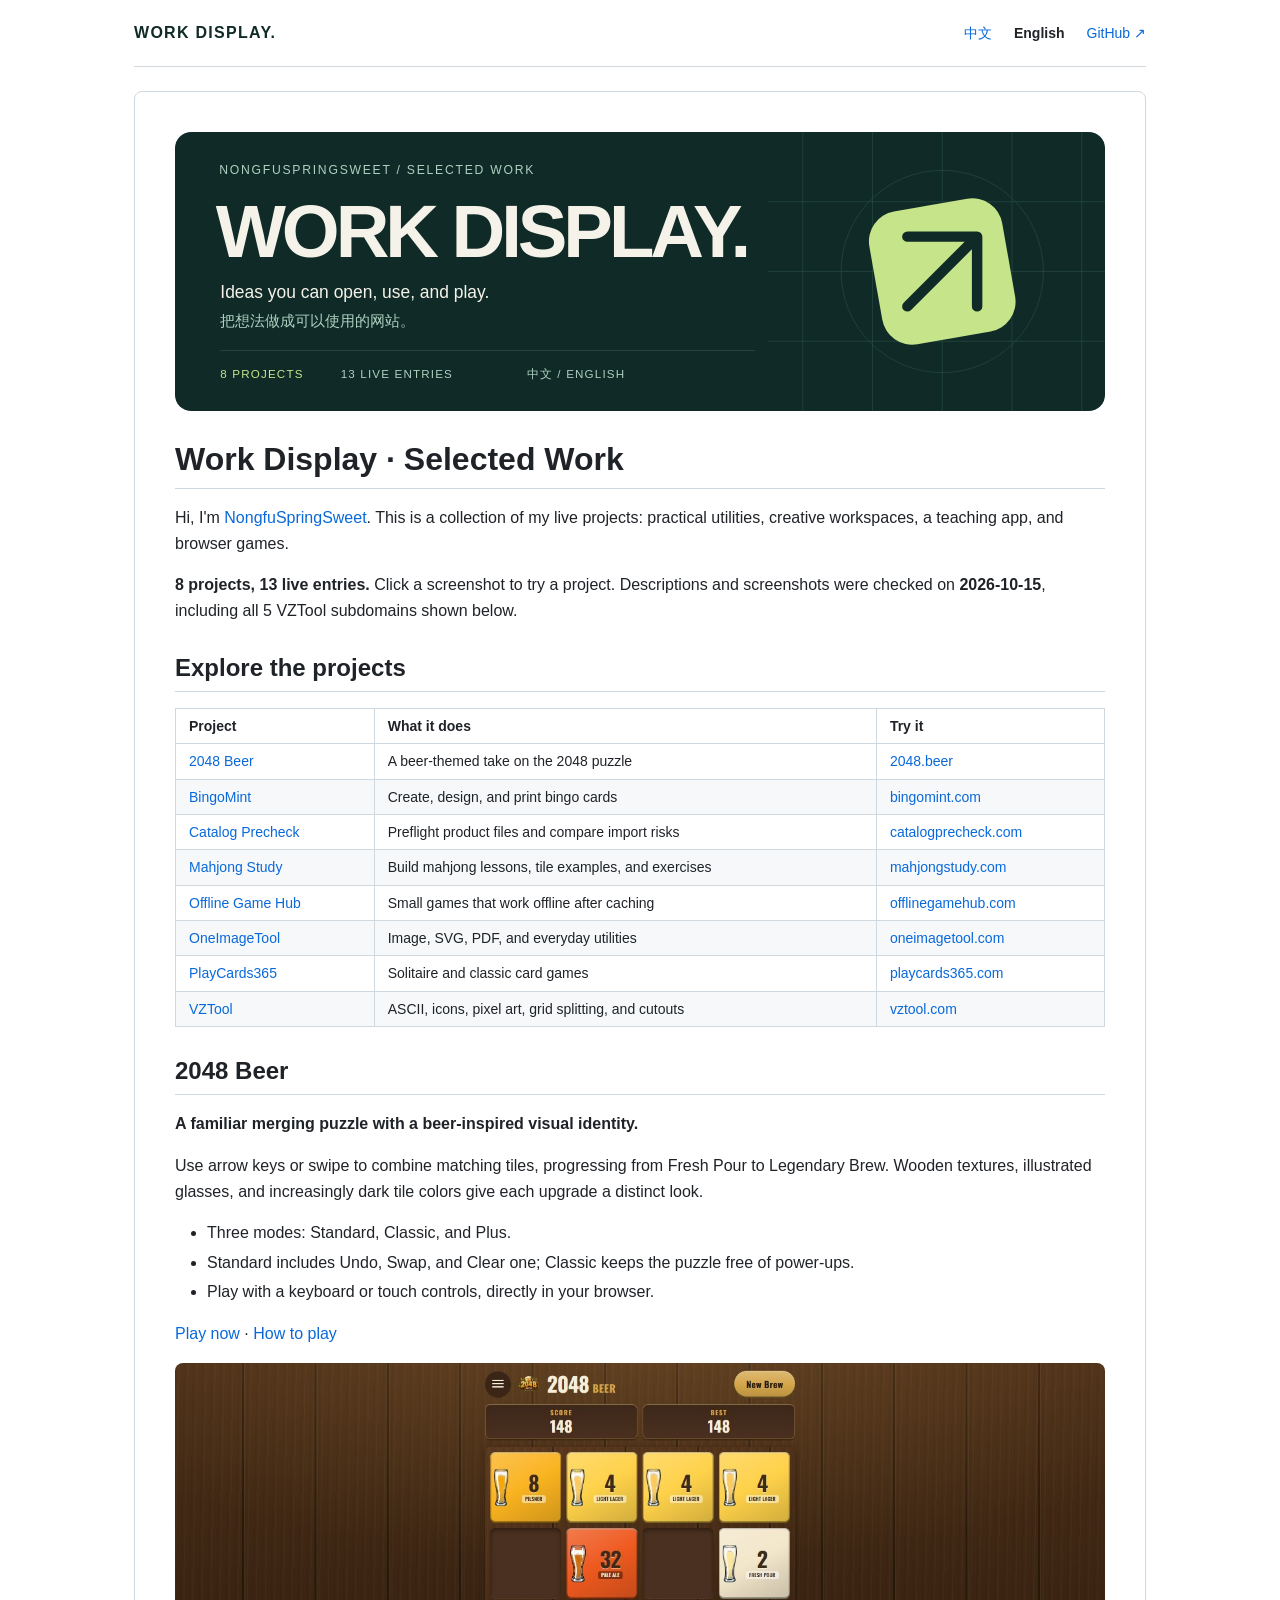
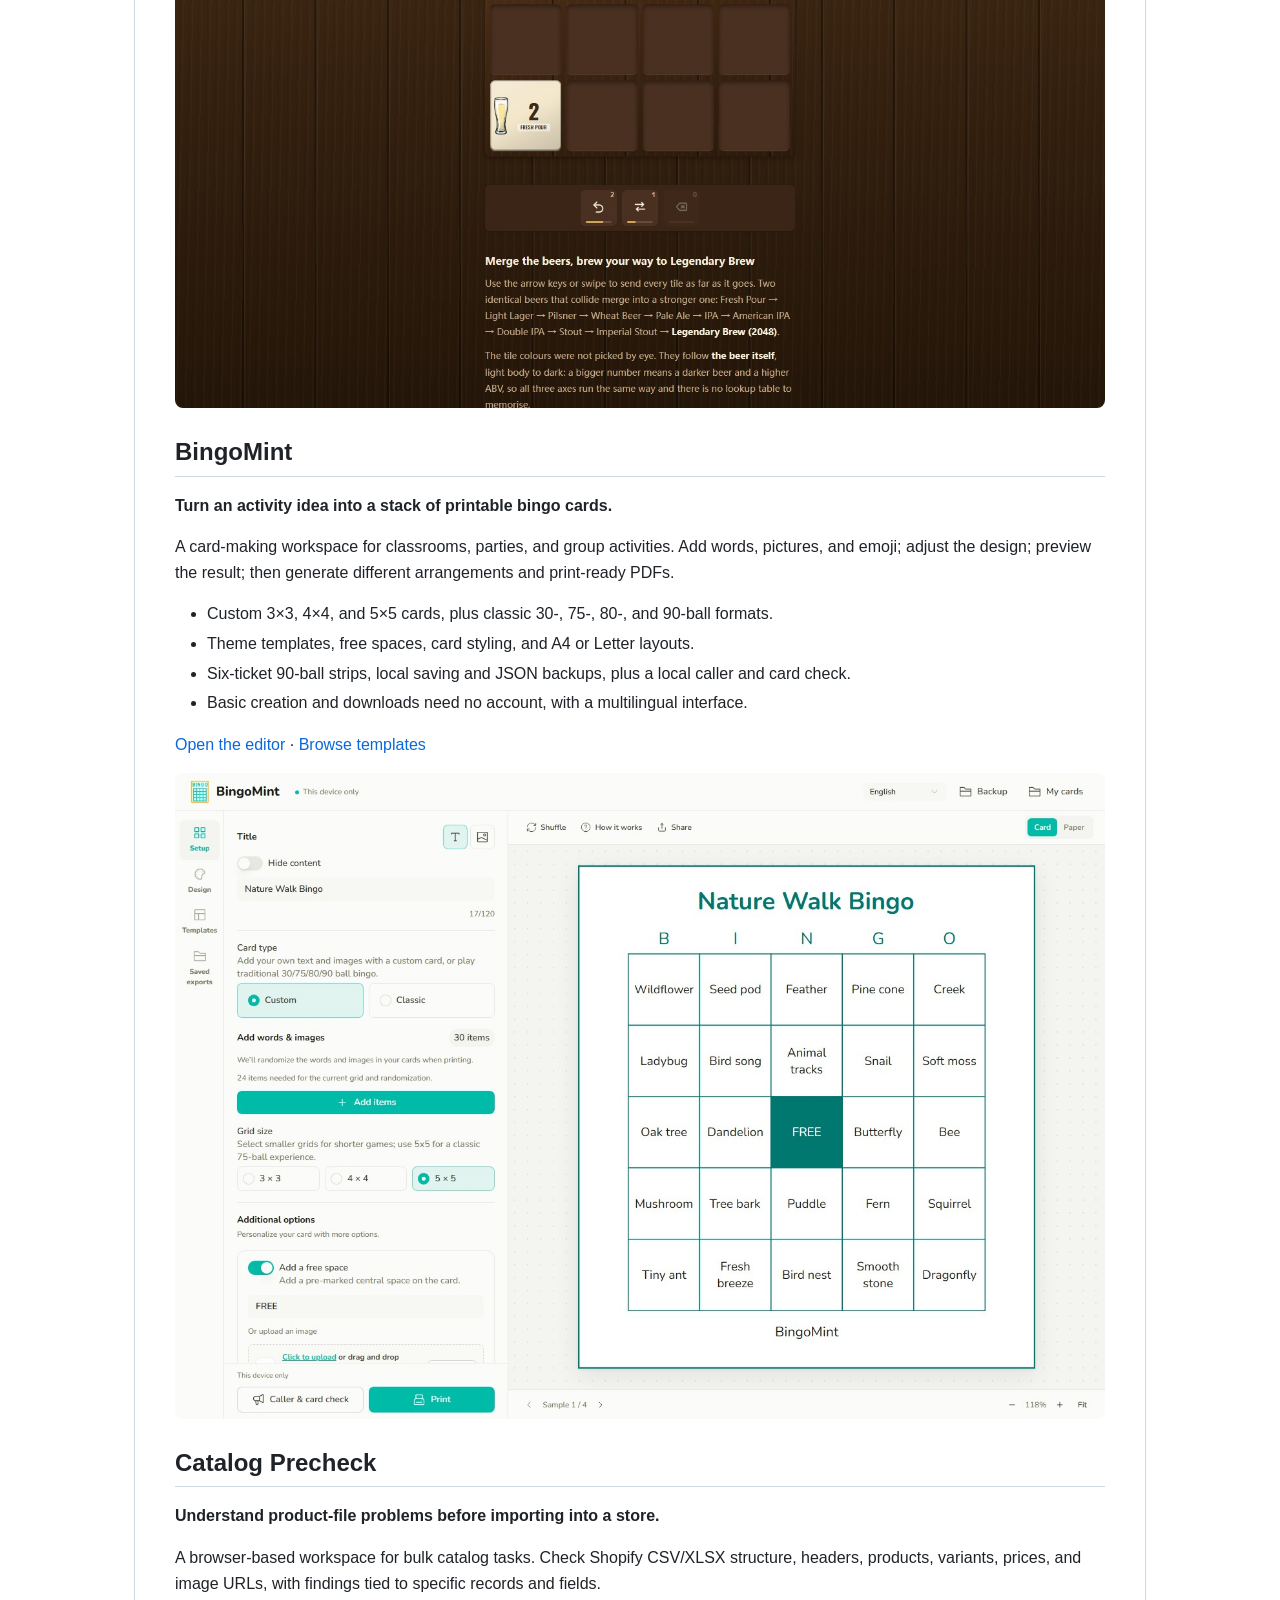
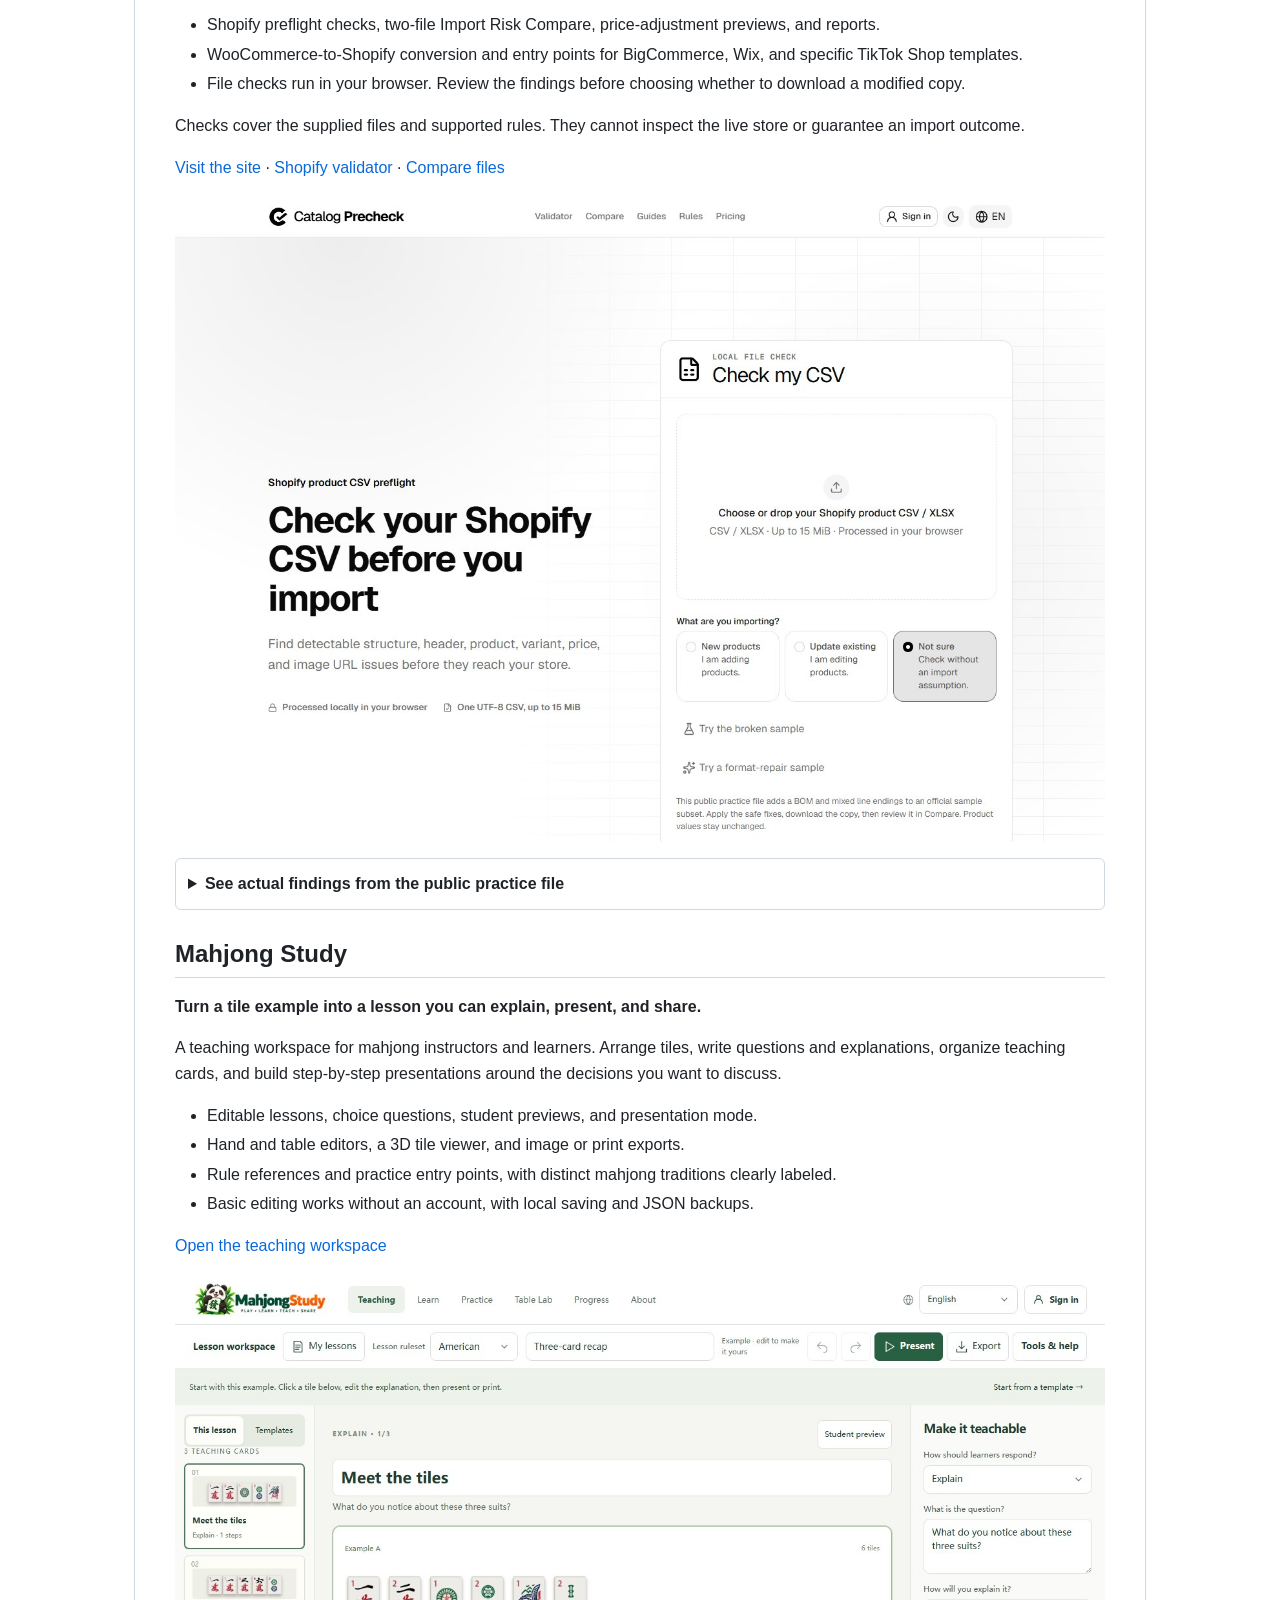
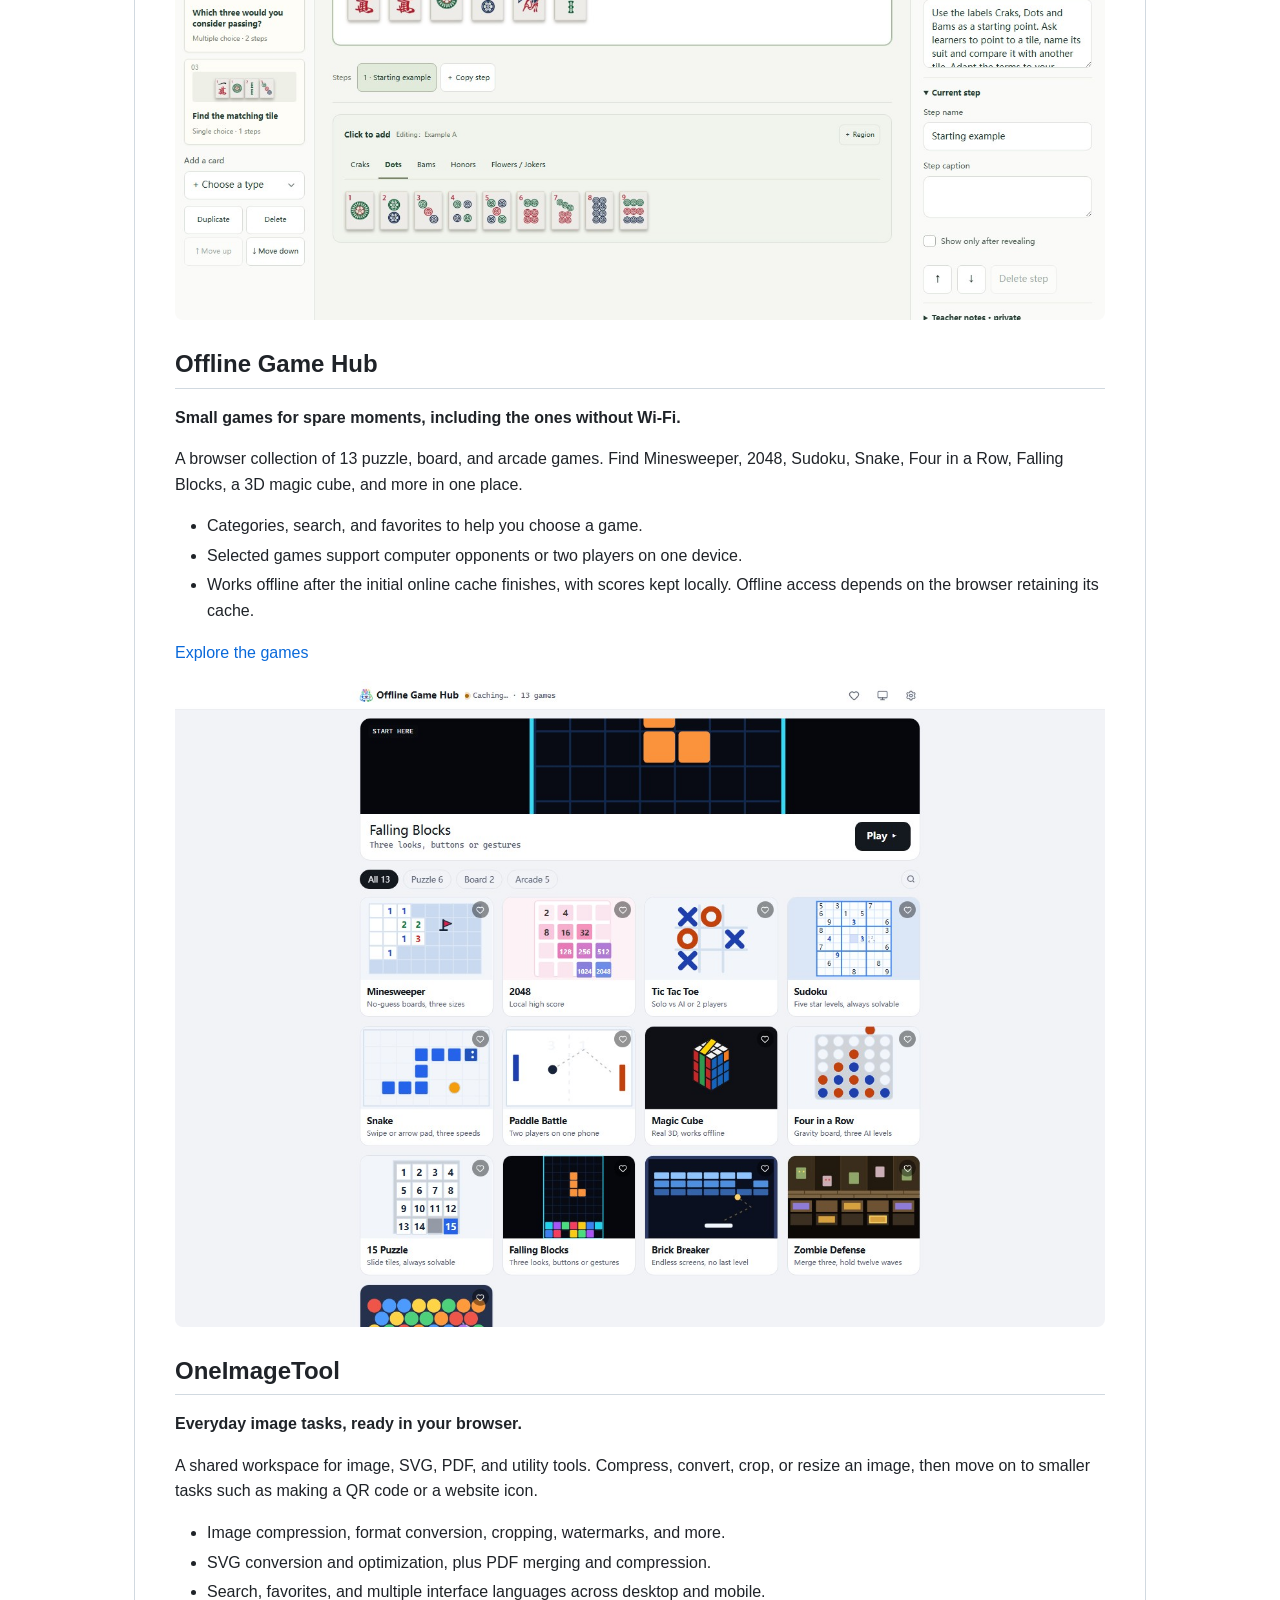
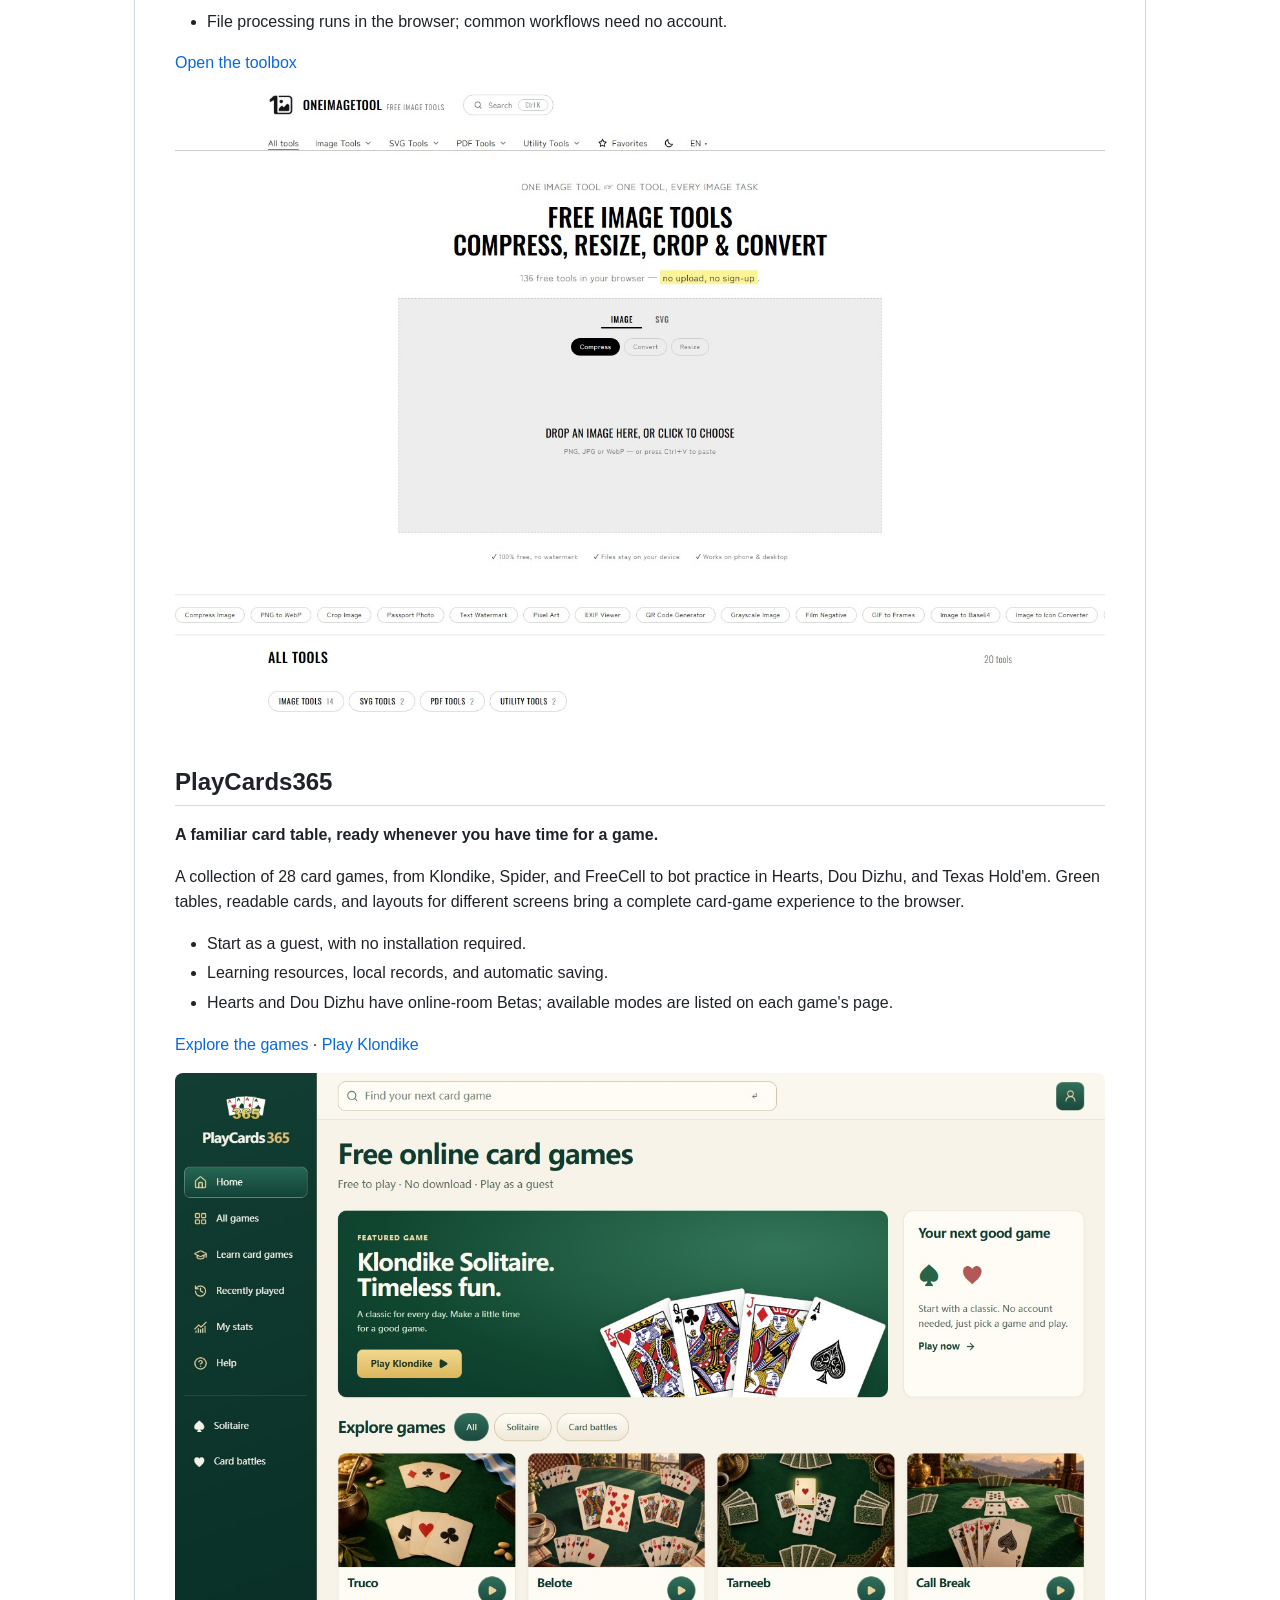
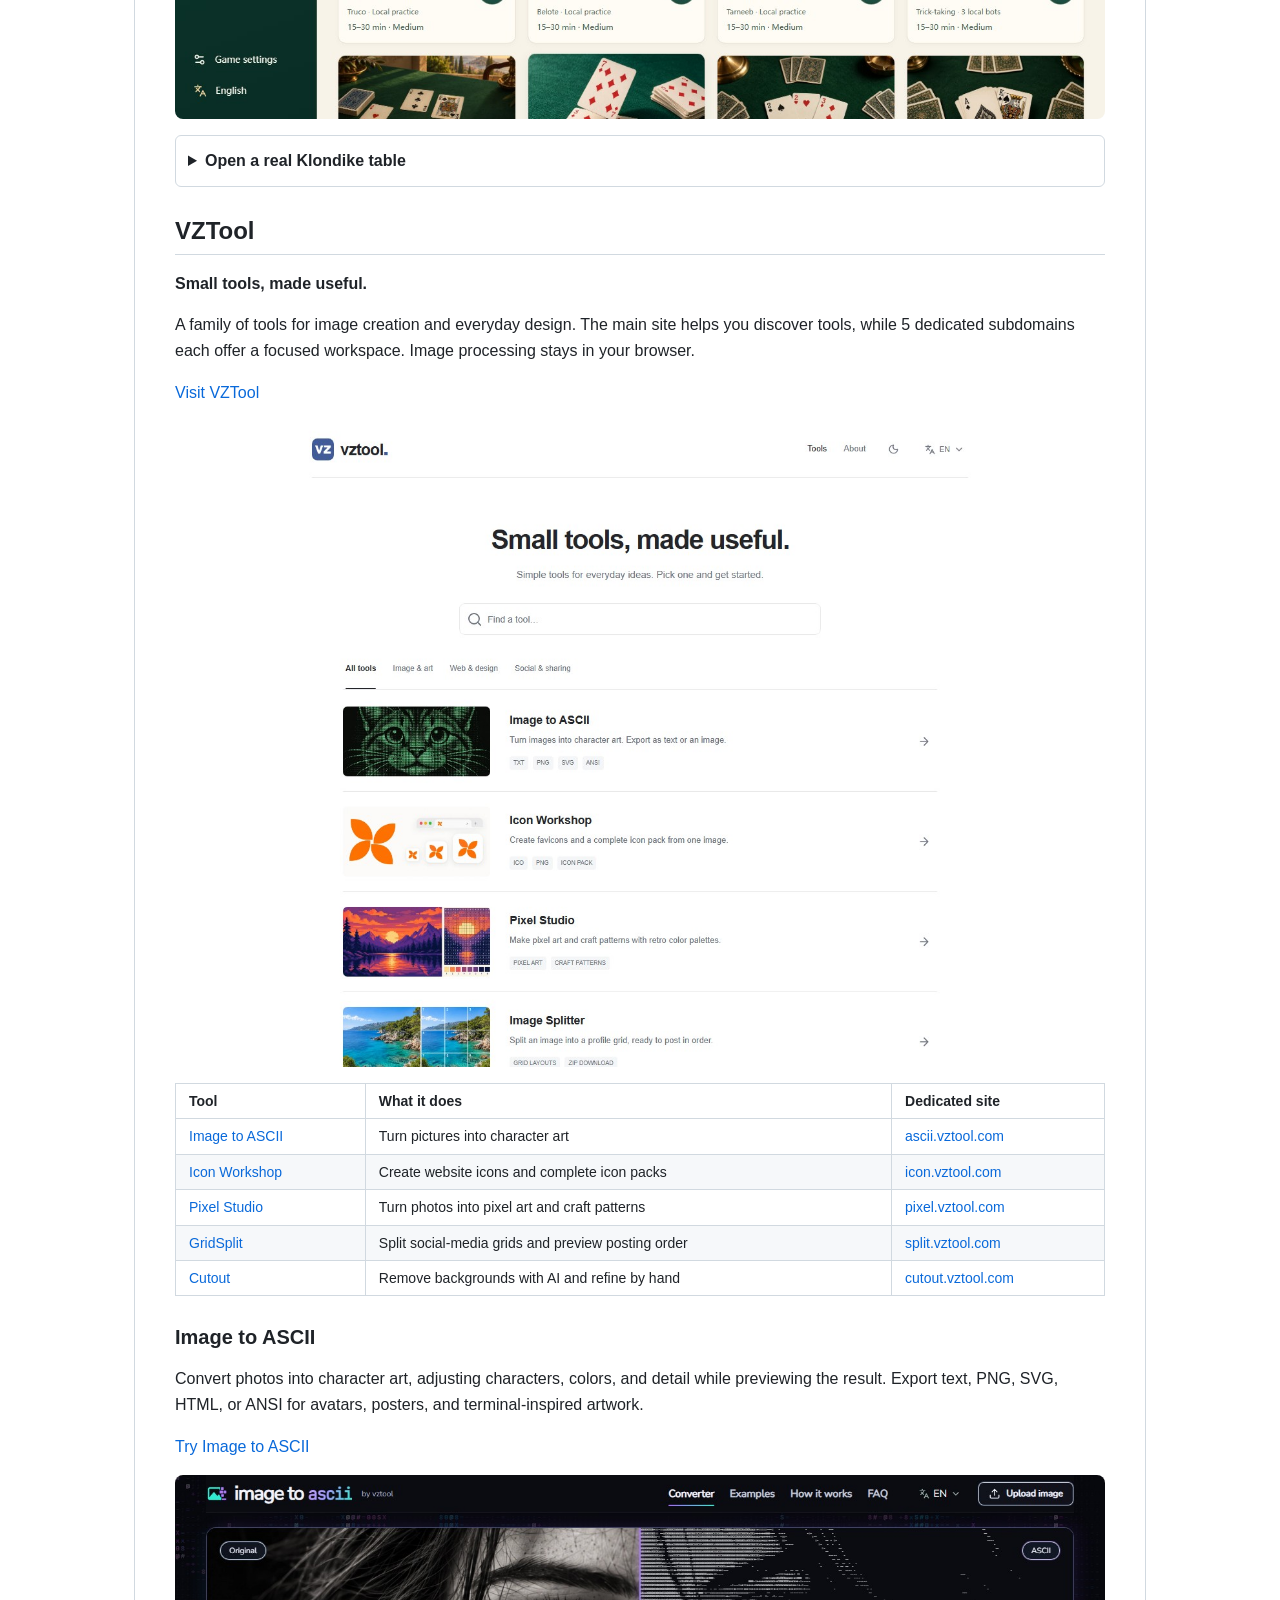
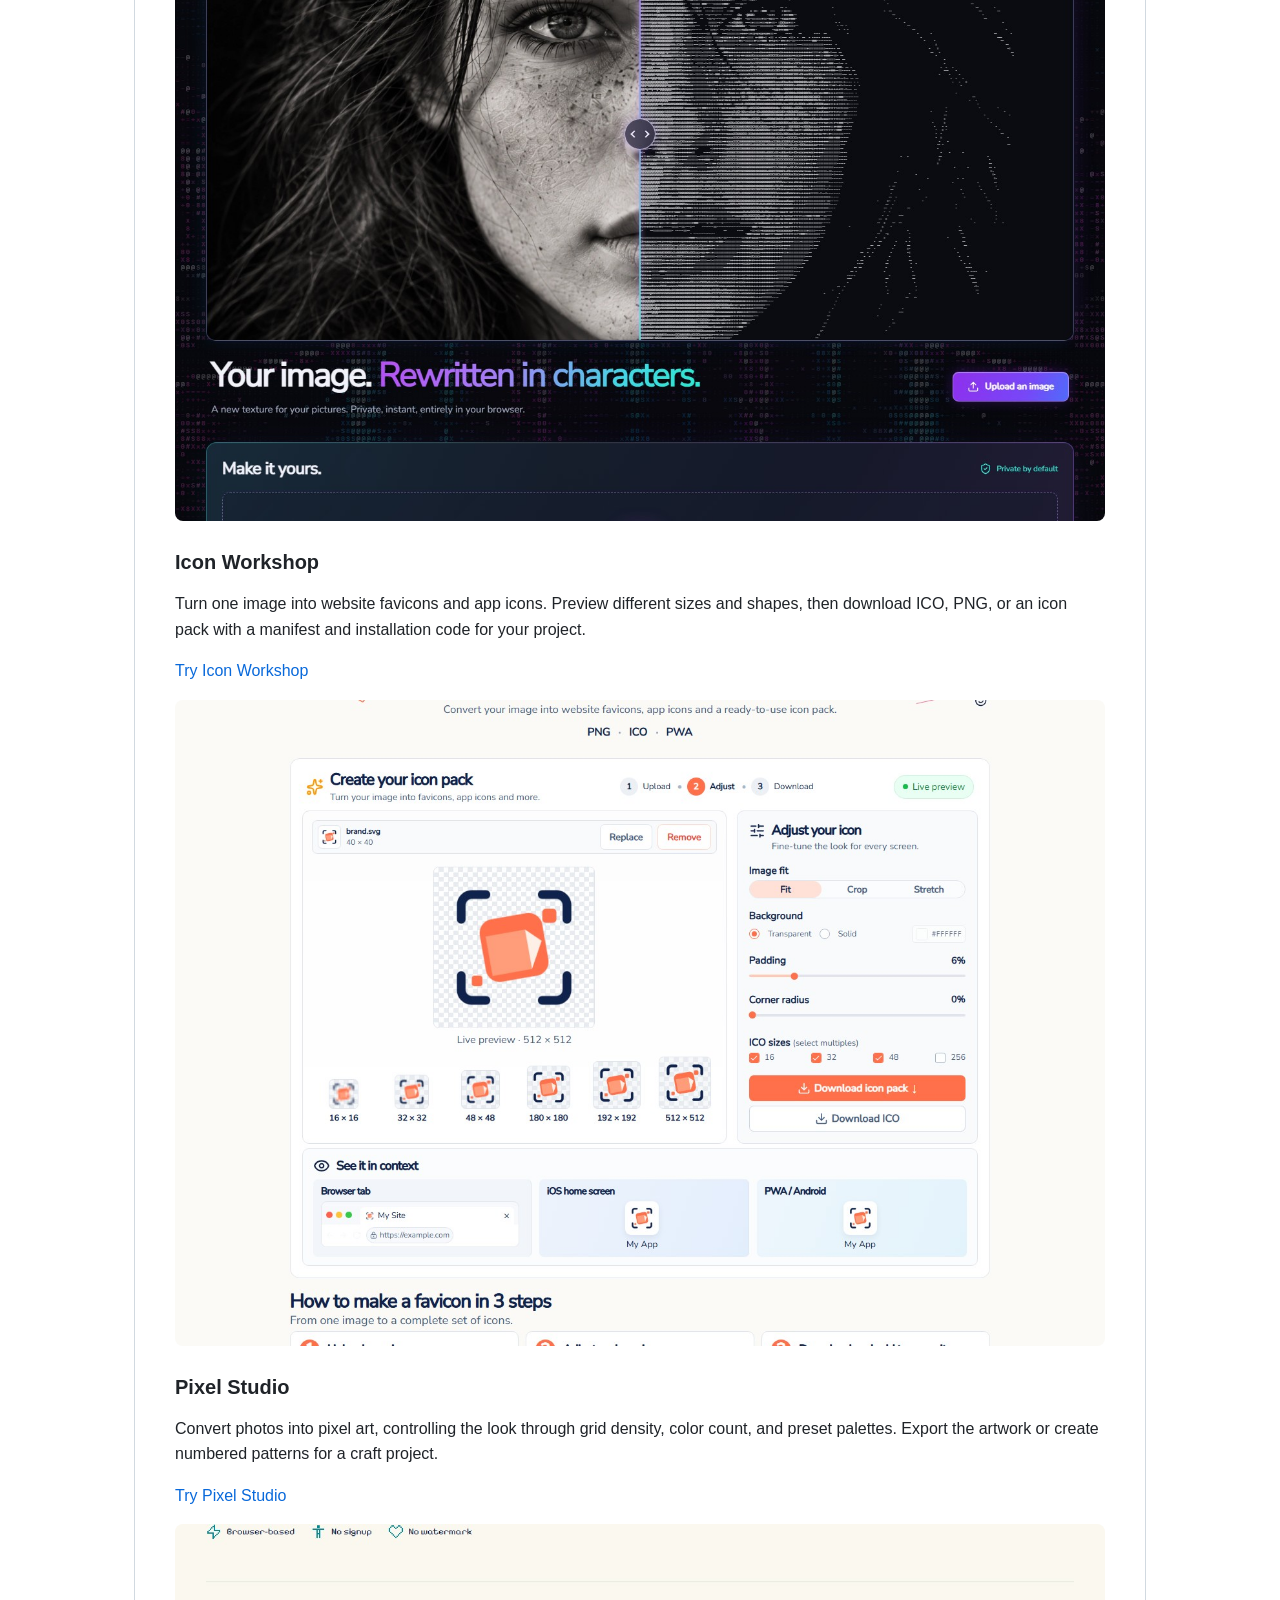
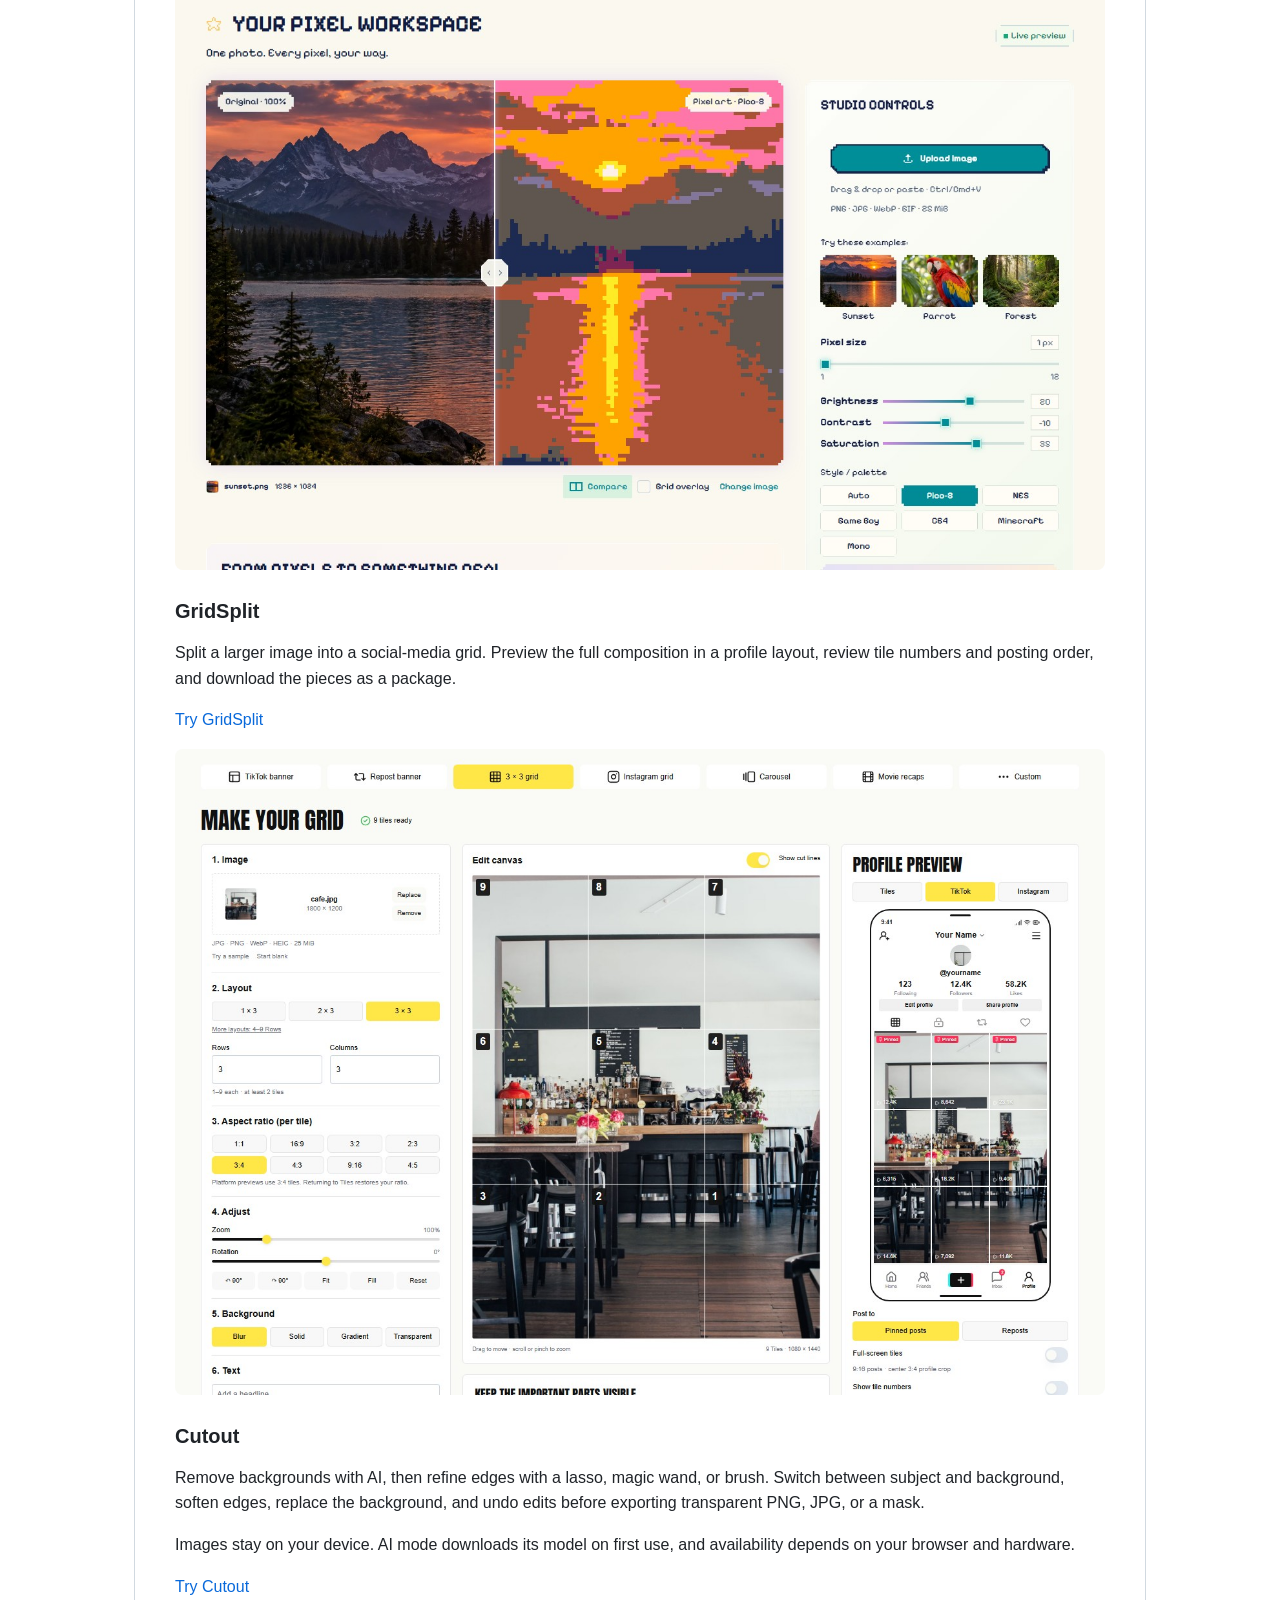
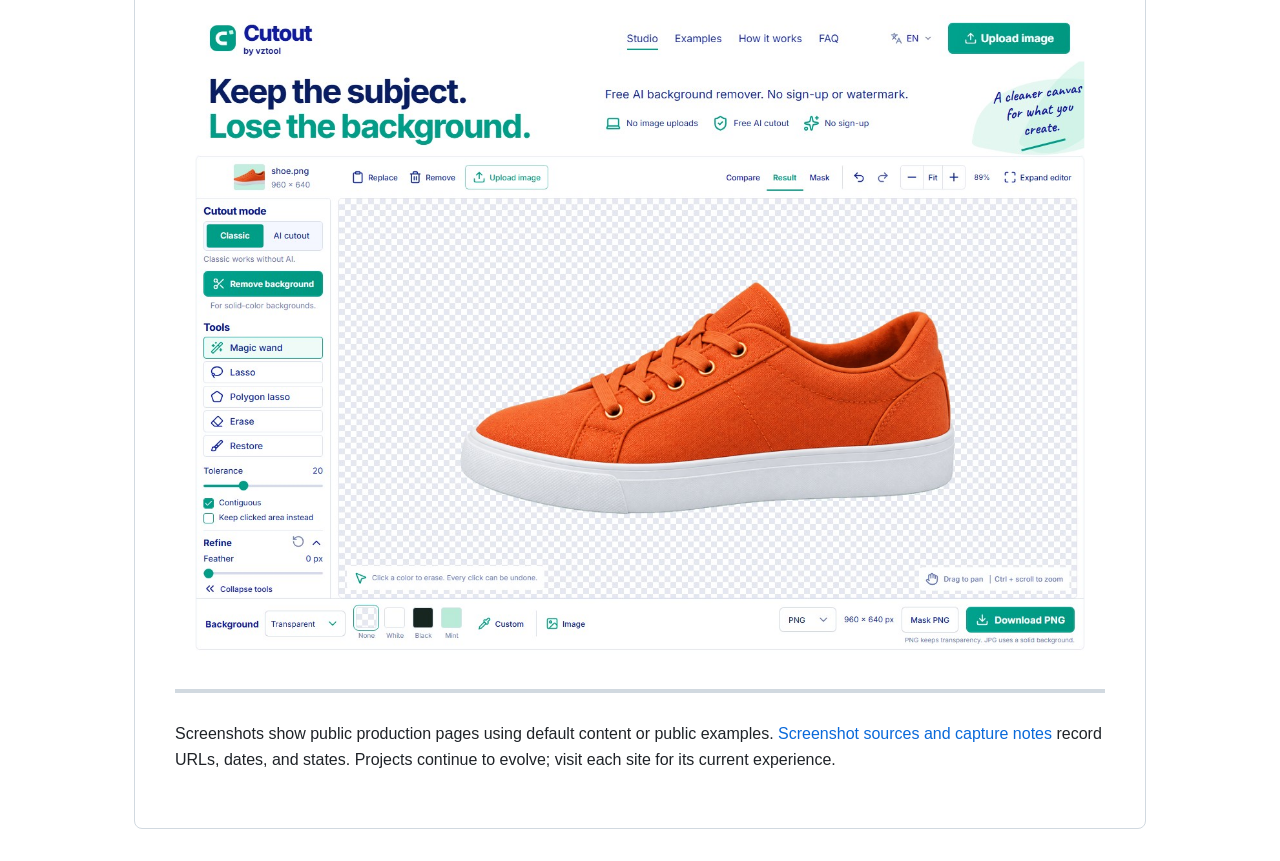
==== en.html @ c2ceb738 "Add bilingual static site for GitHub Pages" ====
<!doctype html>
<html lang="en">
<head>
  <meta charset="utf-8">
  <meta name="viewport" content="width=device-width, initial-scale=1">
  <title>Work Display · Selected Work</title>
  <meta name="description" content="Live projects by NongfuSpringSweet: practical utilities, creative workspaces, mahjong teaching, and browser games. 8 projects, 13 live entries.">
  <link rel="canonical" href="https://nongfuspringsweet.github.io/workdisplay/en.html">
  <link rel="alternate" hreflang="zh-CN" href="https://nongfuspringsweet.github.io/workdisplay/">
  <link rel="alternate" hreflang="en" href="https://nongfuspringsweet.github.io/workdisplay/en.html">
  <link rel="stylesheet" href="assets/site.css">
</head>
<body>
  <a class="skip-link" href="#main">Skip to projects</a>
  <header class="site-header">
    <a class="site-brand" href="./">WORK DISPLAY.</a>
    <nav class="site-nav" aria-label="Navigation and language">
      <a href="./" lang="zh-CN">中文</a>
      <a href="en.html" lang="en" aria-current="page">English</a>
      <a href="https://github.com/NongfuSpringSweet/workdisplay">GitHub ↗</a>
    </nav>
  </header>
  <!-- shortcut: These static pages mirror the READMEs; update both when project descriptions change. -->
  <main id="main"><article><p><img src="assets/cover.svg" alt="Work Display — Ideas you can open, use, and play"></p>
<h1 id="work-display--selected-work">Work Display · Selected Work</h1>
<p>Hi, I&#39;m <a href="https://github.com/NongfuSpringSweet">NongfuSpringSweet</a>. This is a collection of my live projects: practical utilities, creative workspaces, a teaching app, and browser games.</p>
<p><strong>8 projects, 13 live entries.</strong> Click a screenshot to try a project. Descriptions and screenshots were checked on <strong>2026-10-15</strong>, including all 5 VZTool subdomains shown below.</p>
<h2 id="explore-the-projects">Explore the projects</h2>
<table>
<thead>
<tr>
<th>Project</th>
<th>What it does</th>
<th>Try it</th>
</tr>
</thead>
<tbody><tr>
<td><a href="#2048-beer">2048 Beer</a></td>
<td>A beer-themed take on the 2048 puzzle</td>
<td><a href="https://2048.beer/">2048.beer</a></td>
</tr>
<tr>
<td><a href="#bingomint">BingoMint</a></td>
<td>Create, design, and print bingo cards</td>
<td><a href="https://bingomint.com/">bingomint.com</a></td>
</tr>
<tr>
<td><a href="#catalog-precheck">Catalog Precheck</a></td>
<td>Preflight product files and compare import risks</td>
<td><a href="https://catalogprecheck.com/">catalogprecheck.com</a></td>
</tr>
<tr>
<td><a href="#mahjong-study">Mahjong Study</a></td>
<td>Build mahjong lessons, tile examples, and exercises</td>
<td><a href="https://mahjongstudy.com/">mahjongstudy.com</a></td>
</tr>
<tr>
<td><a href="#offline-game-hub">Offline Game Hub</a></td>
<td>Small games that work offline after caching</td>
<td><a href="https://offlinegamehub.com/">offlinegamehub.com</a></td>
</tr>
<tr>
<td><a href="#oneimagetool">OneImageTool</a></td>
<td>Image, SVG, PDF, and everyday utilities</td>
<td><a href="https://oneimagetool.com/">oneimagetool.com</a></td>
</tr>
<tr>
<td><a href="#playcards365">PlayCards365</a></td>
<td>Solitaire and classic card games</td>
<td><a href="https://playcards365.com/">playcards365.com</a></td>
</tr>
<tr>
<td><a href="#vztool">VZTool</a></td>
<td>ASCII, icons, pixel art, grid splitting, and cutouts</td>
<td><a href="https://vztool.com/">vztool.com</a></td>
</tr>
</tbody></table>
<h2 id="2048-beer">2048 Beer</h2>
<p><strong>A familiar merging puzzle with a beer-inspired visual identity.</strong></p>
<p>Use arrow keys or swipe to combine matching tiles, progressing from Fresh Pour to Legendary Brew. Wooden textures, illustrated glasses, and increasingly dark tile colors give each upgrade a distinct look.</p>
<ul>
<li>Three modes: Standard, Classic, and Plus.</li>
<li>Standard includes Undo, Swap, and Clear one; Classic keeps the puzzle free of power-ups.</li>
<li>Play with a keyboard or touch controls, directly in your browser.</li>
</ul>
<p><a href="https://2048.beer/">Play now</a> · <a href="https://2048.beer/how-to-play">How to play</a></p>
<p><a href="https://2048.beer/"><img src="assets/screenshots/2048-beer.jpg" alt="2048 Beer: a real game in progress"></a></p>
<h2 id="bingomint">BingoMint</h2>
<p><strong>Turn an activity idea into a stack of printable bingo cards.</strong></p>
<p>A card-making workspace for classrooms, parties, and group activities. Add words, pictures, and emoji; adjust the design; preview the result; then generate different arrangements and print-ready PDFs.</p>
<ul>
<li>Custom 3×3, 4×4, and 5×5 cards, plus classic 30-, 75-, 80-, and 90-ball formats.</li>
<li>Theme templates, free spaces, card styling, and A4 or Letter layouts.</li>
<li>Six-ticket 90-ball strips, local saving and JSON backups, plus a local caller and card check.</li>
<li>Basic creation and downloads need no account, with a multilingual interface.</li>
</ul>
<p><a href="https://bingomint.com/">Open the editor</a> · <a href="https://bingomint.com/templates">Browse templates</a></p>
<p><a href="https://bingomint.com/"><img src="assets/screenshots/bingomint.jpg" alt="BingoMint: editing and previewing a Nature Walk card"></a></p>
<h2 id="catalog-precheck">Catalog Precheck</h2>
<p><strong>Understand product-file problems before importing into a store.</strong></p>
<p>A browser-based workspace for bulk catalog tasks. Check Shopify CSV/XLSX structure, headers, products, variants, prices, and image URLs, with findings tied to specific records and fields.</p>
<ul>
<li>Shopify preflight checks, two-file Import Risk Compare, price-adjustment previews, and reports.</li>
<li>WooCommerce-to-Shopify conversion and entry points for BigCommerce, Wix, and specific TikTok Shop templates.</li>
<li>File checks run in your browser. Review the findings before choosing whether to download a modified copy.</li>
</ul>
<p>Checks cover the supplied files and supported rules. They cannot inspect the live store or guarantee an import outcome.</p>
<p><a href="https://catalogprecheck.com/">Visit the site</a> · <a href="https://catalogprecheck.com/shopify-csv-validator">Shopify validator</a> · <a href="https://catalogprecheck.com/compare">Compare files</a></p>
<p><a href="https://catalogprecheck.com/"><img src="assets/screenshots/catalog-precheck.jpg" alt="Catalog Precheck: Shopify product-file preflight"></a></p>
<details>
<summary>See actual findings from the public practice file</summary>

<p>An actual check using the site&#39;s built-in public practice file.</p>
<p><img src="assets/screenshots/catalog-precheck-check.jpg" alt="Catalog Precheck: actual practice-file findings"></p>
</details>

<h2 id="mahjong-study">Mahjong Study</h2>
<p><strong>Turn a tile example into a lesson you can explain, present, and share.</strong></p>
<p>A teaching workspace for mahjong instructors and learners. Arrange tiles, write questions and explanations, organize teaching cards, and build step-by-step presentations around the decisions you want to discuss.</p>
<ul>
<li>Editable lessons, choice questions, student previews, and presentation mode.</li>
<li>Hand and table editors, a 3D tile viewer, and image or print exports.</li>
<li>Rule references and practice entry points, with distinct mahjong traditions clearly labeled.</li>
<li>Basic editing works without an account, with local saving and JSON backups.</li>
</ul>
<p><a href="https://mahjongstudy.com/">Open the teaching workspace</a></p>
<p><a href="https://mahjongstudy.com/"><img src="assets/screenshots/mahjong-study.jpg" alt="Mahjong Study: tile examples, teaching cards, and explanations"></a></p>
<h2 id="offline-game-hub">Offline Game Hub</h2>
<p><strong>Small games for spare moments, including the ones without Wi-Fi.</strong></p>
<p>A browser collection of 13 puzzle, board, and arcade games. Find Minesweeper, 2048, Sudoku, Snake, Four in a Row, Falling Blocks, a 3D magic cube, and more in one place.</p>
<ul>
<li>Categories, search, and favorites to help you choose a game.</li>
<li>Selected games support computer opponents or two players on one device.</li>
<li>Works offline after the initial online cache finishes, with scores kept locally. Offline access depends on the browser retaining its cache.</li>
</ul>
<p><a href="https://offlinegamehub.com/">Explore the games</a></p>
<p><a href="https://offlinegamehub.com/"><img src="assets/screenshots/offline-game-hub.jpg" alt="Offline Game Hub: browsing the game collection"></a></p>
<h2 id="oneimagetool">OneImageTool</h2>
<p><strong>Everyday image tasks, ready in your browser.</strong></p>
<p>A shared workspace for image, SVG, PDF, and utility tools. Compress, convert, crop, or resize an image, then move on to smaller tasks such as making a QR code or a website icon.</p>
<ul>
<li>Image compression, format conversion, cropping, watermarks, and more.</li>
<li>SVG conversion and optimization, plus PDF merging and compression.</li>
<li>Search, favorites, and multiple interface languages across desktop and mobile.</li>
<li>File processing runs in the browser; common workflows need no account.</li>
</ul>
<p><a href="https://oneimagetool.com/">Open the toolbox</a></p>
<p><a href="https://oneimagetool.com/"><img src="assets/screenshots/one-image-tool.jpg" alt="OneImageTool: the image compression, conversion, and resizing workspace"></a></p>
<h2 id="playcards365">PlayCards365</h2>
<p><strong>A familiar card table, ready whenever you have time for a game.</strong></p>
<p>A collection of 28 card games, from Klondike, Spider, and FreeCell to bot practice in Hearts, Dou Dizhu, and Texas Hold&#39;em. Green tables, readable cards, and layouts for different screens bring a complete card-game experience to the browser.</p>
<ul>
<li>Start as a guest, with no installation required.</li>
<li>Learning resources, local records, and automatic saving.</li>
<li>Hearts and Dou Dizhu have online-room Betas; available modes are listed on each game&#39;s page.</li>
</ul>
<p><a href="https://playcards365.com/">Explore the games</a> · <a href="https://playcards365.com/games/klondike/">Play Klondike</a></p>
<p><a href="https://playcards365.com/"><img src="assets/screenshots/playcards365.jpg" alt="PlayCards365: the solitaire and card-game lobby"></a></p>
<details>
<summary>Open a real Klondike table</summary>

<p><img src="assets/screenshots/playcards365-game.jpg" alt="PlayCards365: an actual Klondike game"></p>
</details>

<h2 id="vztool">VZTool</h2>
<p><strong>Small tools, made useful.</strong></p>
<p>A family of tools for image creation and everyday design. The main site helps you discover tools, while 5 dedicated subdomains each offer a focused workspace. Image processing stays in your browser.</p>
<p><a href="https://vztool.com/">Visit VZTool</a></p>
<p><a href="https://vztool.com/"><img src="assets/screenshots/vztool.jpg" alt="VZTool: the image-tool collection"></a></p>
<table>
<thead>
<tr>
<th>Tool</th>
<th>What it does</th>
<th>Dedicated site</th>
</tr>
</thead>
<tbody><tr>
<td><a href="#image-to-ascii">Image to ASCII</a></td>
<td>Turn pictures into character art</td>
<td><a href="https://ascii.vztool.com/">ascii.vztool.com</a></td>
</tr>
<tr>
<td><a href="#icon-workshop">Icon Workshop</a></td>
<td>Create website icons and complete icon packs</td>
<td><a href="https://icon.vztool.com/">icon.vztool.com</a></td>
</tr>
<tr>
<td><a href="#pixel-studio">Pixel Studio</a></td>
<td>Turn photos into pixel art and craft patterns</td>
<td><a href="https://pixel.vztool.com/">pixel.vztool.com</a></td>
</tr>
<tr>
<td><a href="#gridsplit">GridSplit</a></td>
<td>Split social-media grids and preview posting order</td>
<td><a href="https://split.vztool.com/">split.vztool.com</a></td>
</tr>
<tr>
<td><a href="#cutout">Cutout</a></td>
<td>Remove backgrounds with AI and refine by hand</td>
<td><a href="https://cutout.vztool.com/">cutout.vztool.com</a></td>
</tr>
</tbody></table>
<h3 id="image-to-ascii">Image to ASCII</h3>
<p>Convert photos into character art, adjusting characters, colors, and detail while previewing the result. Export text, PNG, SVG, HTML, or ANSI for avatars, posters, and terminal-inspired artwork.</p>
<p><a href="https://ascii.vztool.com/">Try Image to ASCII</a></p>
<p><a href="https://ascii.vztool.com/"><img src="assets/screenshots/vztool-ascii.jpg" alt="Image to ASCII: the character-art workspace"></a></p>
<h3 id="icon-workshop">Icon Workshop</h3>
<p>Turn one image into website favicons and app icons. Preview different sizes and shapes, then download ICO, PNG, or an icon pack with a manifest and installation code for your project.</p>
<p><a href="https://icon.vztool.com/">Try Icon Workshop</a></p>
<p><a href="https://icon.vztool.com/"><img src="assets/screenshots/vztool-icon.jpg" alt="Icon Workshop: creating and previewing website icons"></a></p>
<h3 id="pixel-studio">Pixel Studio</h3>
<p>Convert photos into pixel art, controlling the look through grid density, color count, and preset palettes. Export the artwork or create numbered patterns for a craft project.</p>
<p><a href="https://pixel.vztool.com/">Try Pixel Studio</a></p>
<p><a href="https://pixel.vztool.com/"><img src="assets/screenshots/vztool-pixel.jpg" alt="Pixel Studio: pixel art and craft patterns"></a></p>
<h3 id="gridsplit">GridSplit</h3>
<p>Split a larger image into a social-media grid. Preview the full composition in a profile layout, review tile numbers and posting order, and download the pieces as a package.</p>
<p><a href="https://split.vztool.com/">Try GridSplit</a></p>
<p><a href="https://split.vztool.com/"><img src="assets/screenshots/vztool-split.jpg" alt="GridSplit: social-media image splitting and profile previews"></a></p>
<h3 id="cutout">Cutout</h3>
<p>Remove backgrounds with AI, then refine edges with a lasso, magic wand, or brush. Switch between subject and background, soften edges, replace the background, and undo edits before exporting transparent PNG, JPG, or a mask.</p>
<p>Images stay on your device. AI mode downloads its model on first use, and availability depends on your browser and hardware.</p>
<p><a href="https://cutout.vztool.com/">Try Cutout</a></p>
<p><a href="https://cutout.vztool.com/"><img src="assets/screenshots/vztool-cutout.jpg" alt="Cutout: AI background removal and manual editing"></a></p>
<hr>
<p>Screenshots show public production pages using default content or public examples. <a href="https://github.com/NongfuSpringSweet/workdisplay/blob/main/SCREENSHOTS.md">Screenshot sources and capture notes</a> record URLs, dates, and states. Projects continue to evolve; visit each site for its current experience.</p>
</article></main>
</body>
</html>
---- assets/site.css ----
*{box-sizing:border-box}body{margin:0;color:#1f2328;background:white;font-family:-apple-system,BlinkMacSystemFont,"Segoe UI","Microsoft YaHei",sans-serif;font-size:16px;line-height:1.6}article{max-width:1012px;margin:32px auto;padding:40px;border:1px solid #d1d9e0;border-radius:8px}h1,h2,h3{line-height:1.3;margin:28px 0 16px;font-weight:600}h1{font-size:32px}h2{font-size:24px}h1,h2{padding-bottom:8px;border-bottom:1px solid #d1d9e0}h3{font-size:20px}p,ul,table,details{margin-top:0;margin-bottom:16px}img{max-width:100%;height:auto;vertical-align:middle}a{color:#0969da;text-decoration:none}table{border-collapse:collapse;width:100%;font-size:14px}td,th{border:1px solid #d1d9e0;padding:6px 13px;text-align:left}tr:nth-child(2n){background:#f6f8fa}ul{padding-left:2em}li+li{margin-top:4px}details{padding:12px;border:1px solid #d1d9e0;border-radius:6px}summary{cursor:pointer}hr{border:0;height:4px;background:#d1d9e0;margin:28px 0}code{background:#f6f8fa;padding:2px 5px;border-radius:4px}@media(max-width:600px){article{margin:0;padding:18px;border:0}table{display:block;overflow:auto;font-size:12px}h1{font-size:27px}h2{font-size:23px}}
.site-header{max-width:1012px;margin:0 auto;padding:20px 0;display:flex;align-items:center;justify-content:space-between;border-bottom:1px solid #d1d9e0}.site-brand{font-weight:700;color:#102b27;letter-spacing:.08em}.site-nav{display:flex;gap:22px;font-size:14px}.site-nav [aria-current]{color:#1f2328;font-weight:700}.skip-link{position:absolute;top:-80px;left:20px;background:white;padding:12px;z-index:10}.skip-link:focus{top:10px}a:hover{text-decoration:underline}a:focus-visible,summary:focus-visible{outline:3px solid #238664;outline-offset:4px}article{margin-top:24px}h2,h3{scroll-margin-top:24px}article>p:first-child img{border-radius:16px}article img{border-radius:8px}summary{font-weight:600}details[open]>summary{margin-bottom:16px}@media(max-width:1080px){.site-header{margin:0 18px}}@media(max-width:600px){.site-header{padding:16px 0}.site-nav{gap:14px}article{margin-top:12px}}
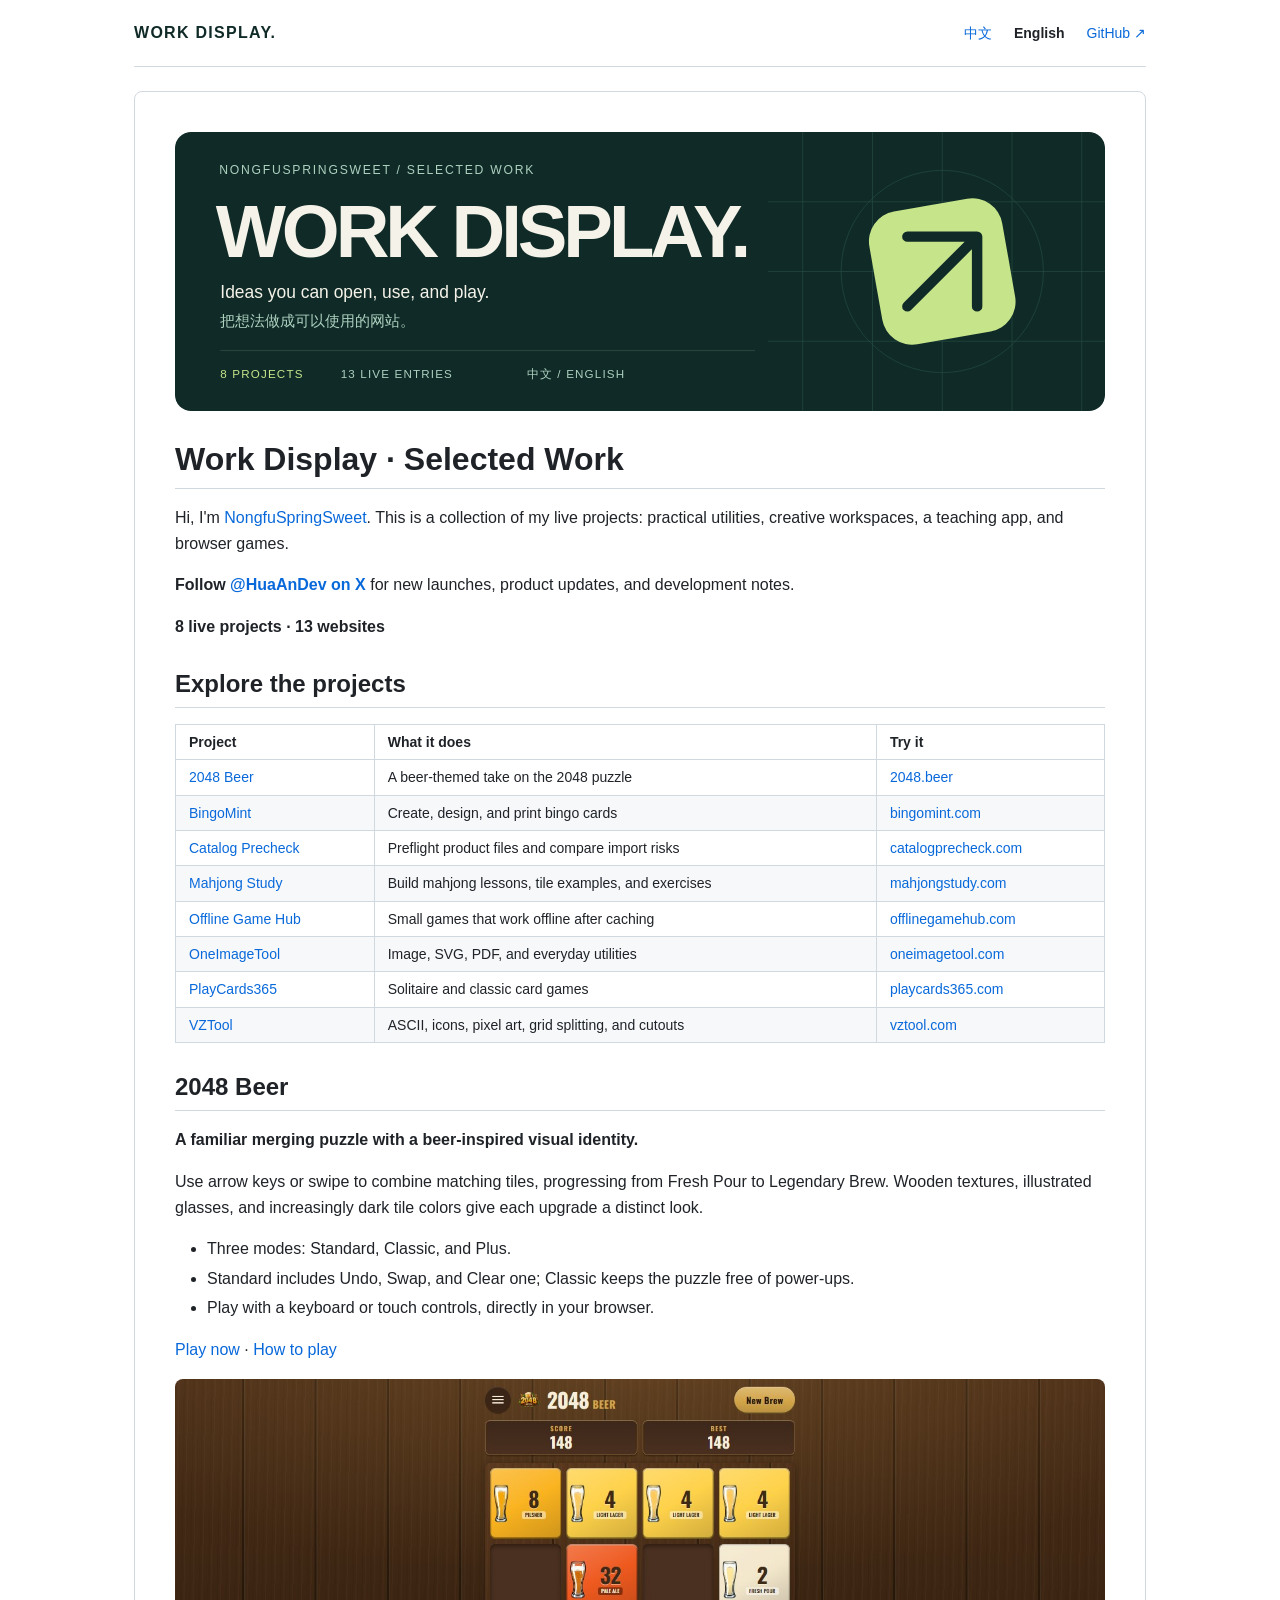
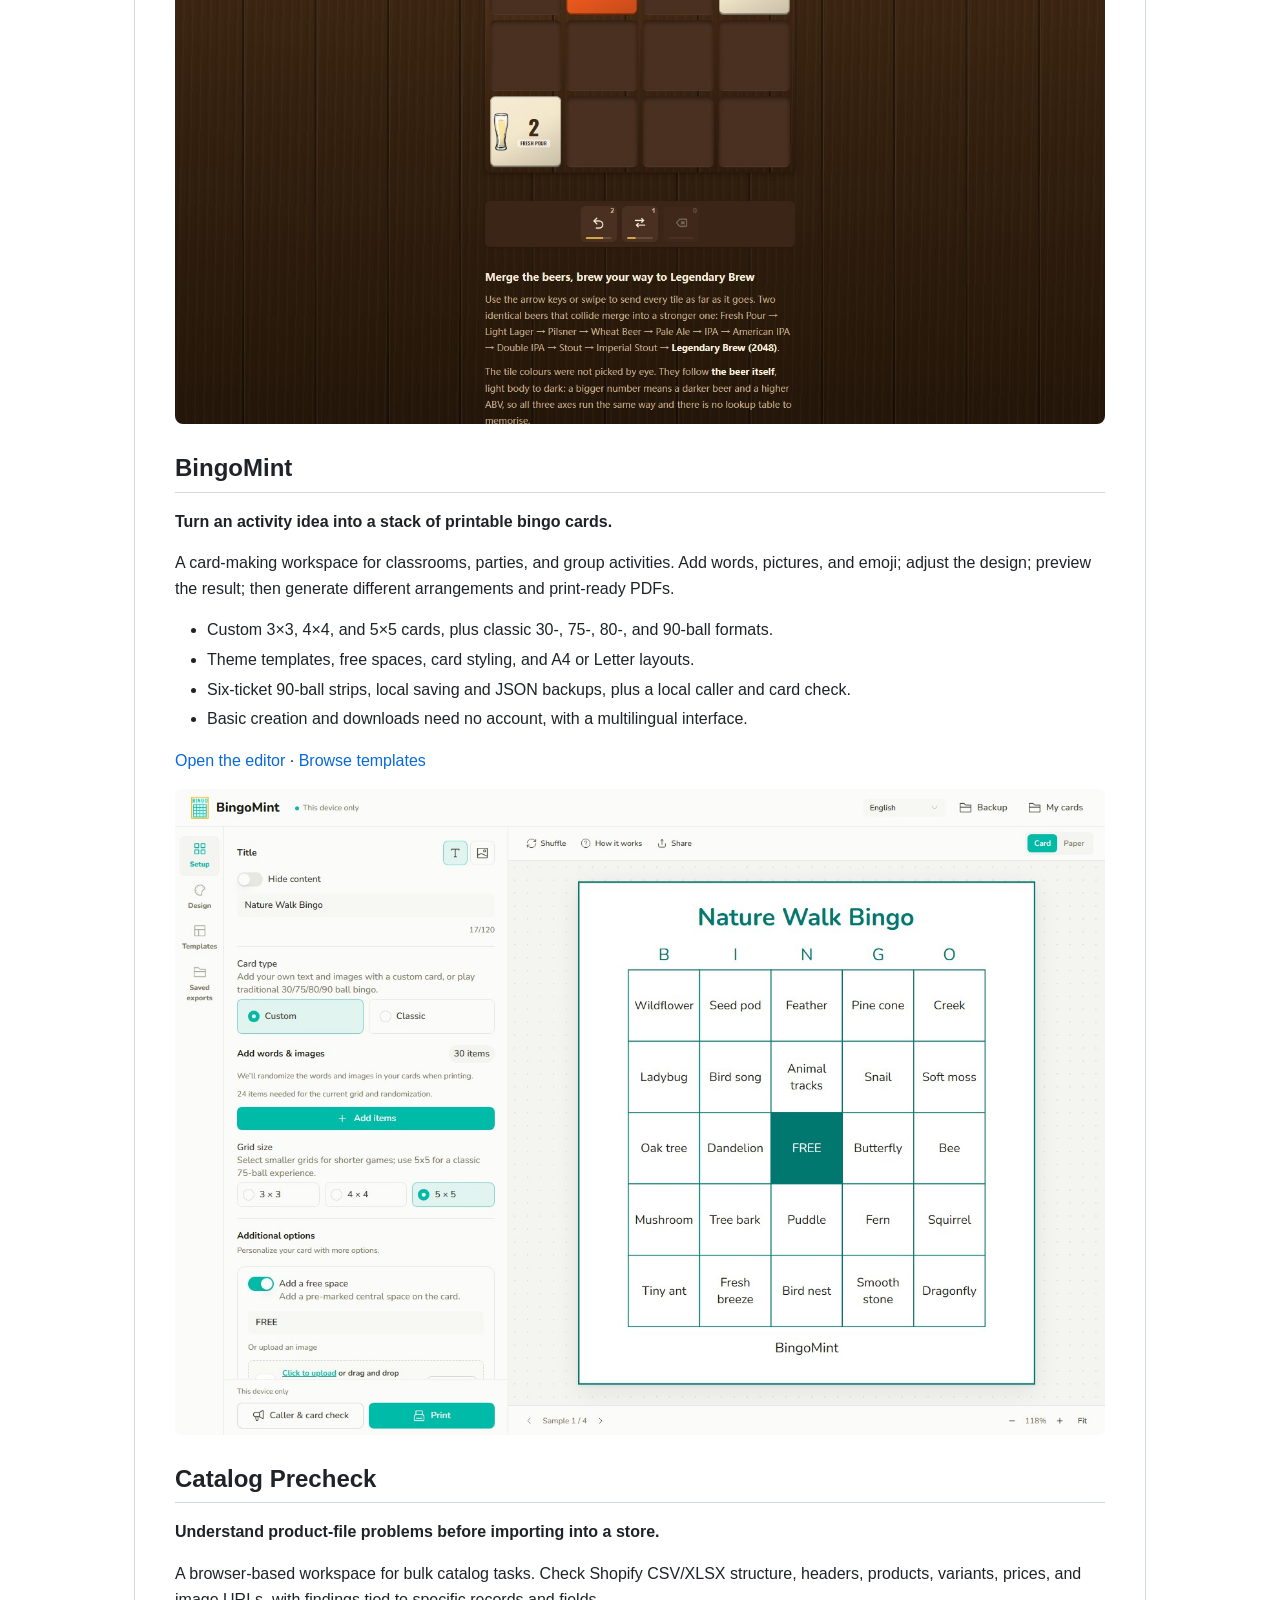
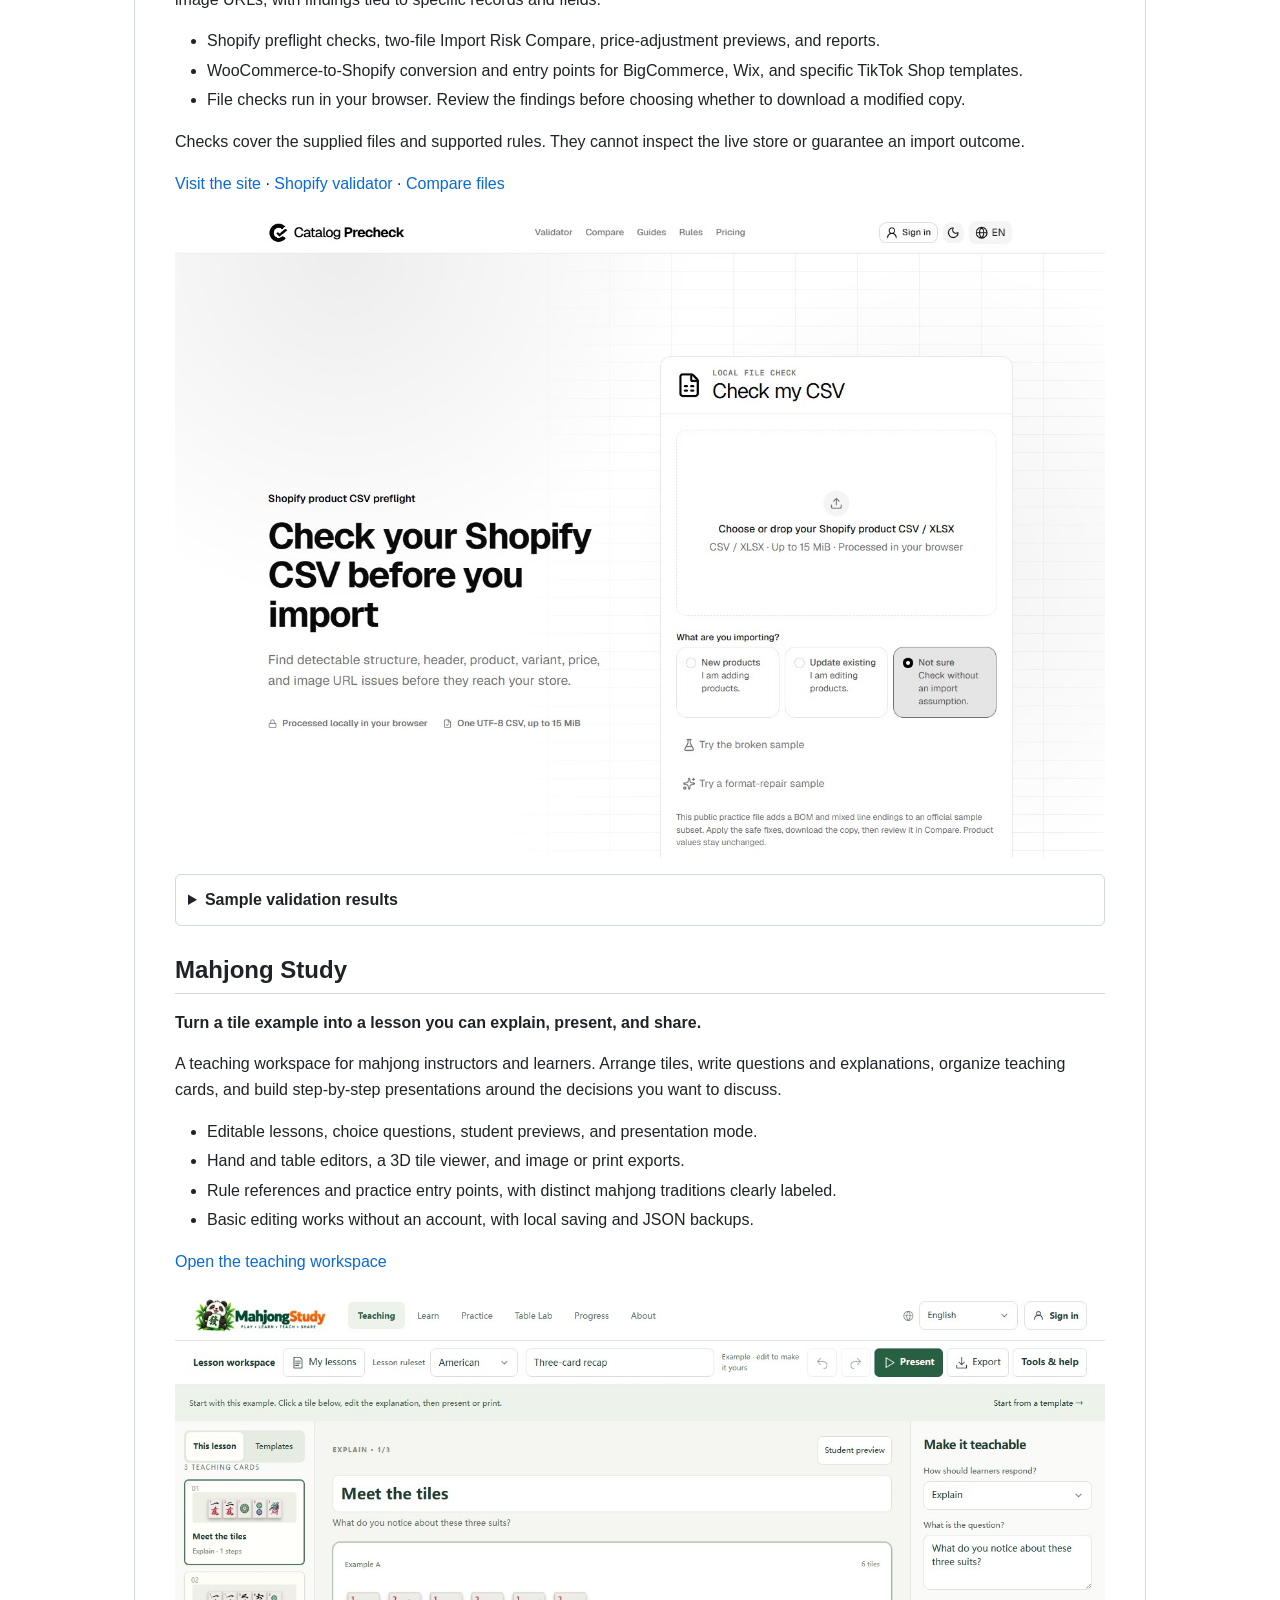
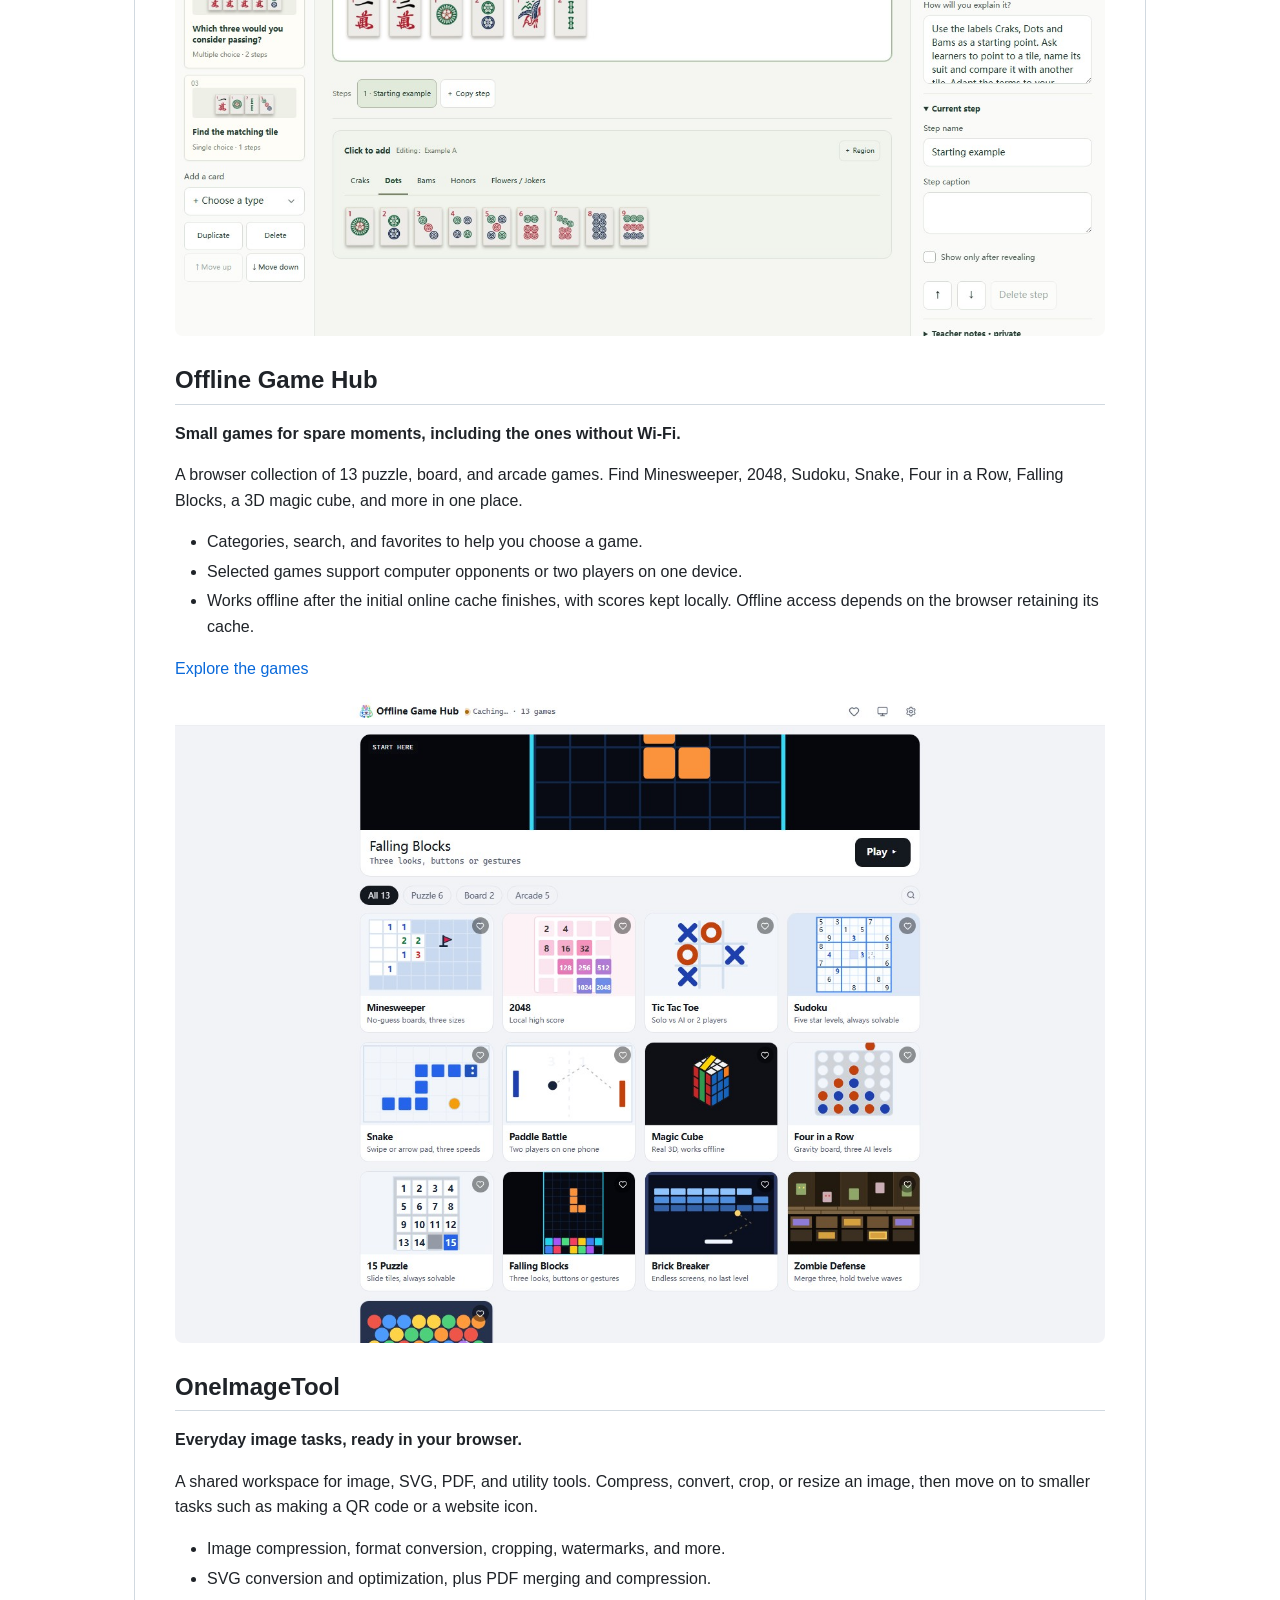
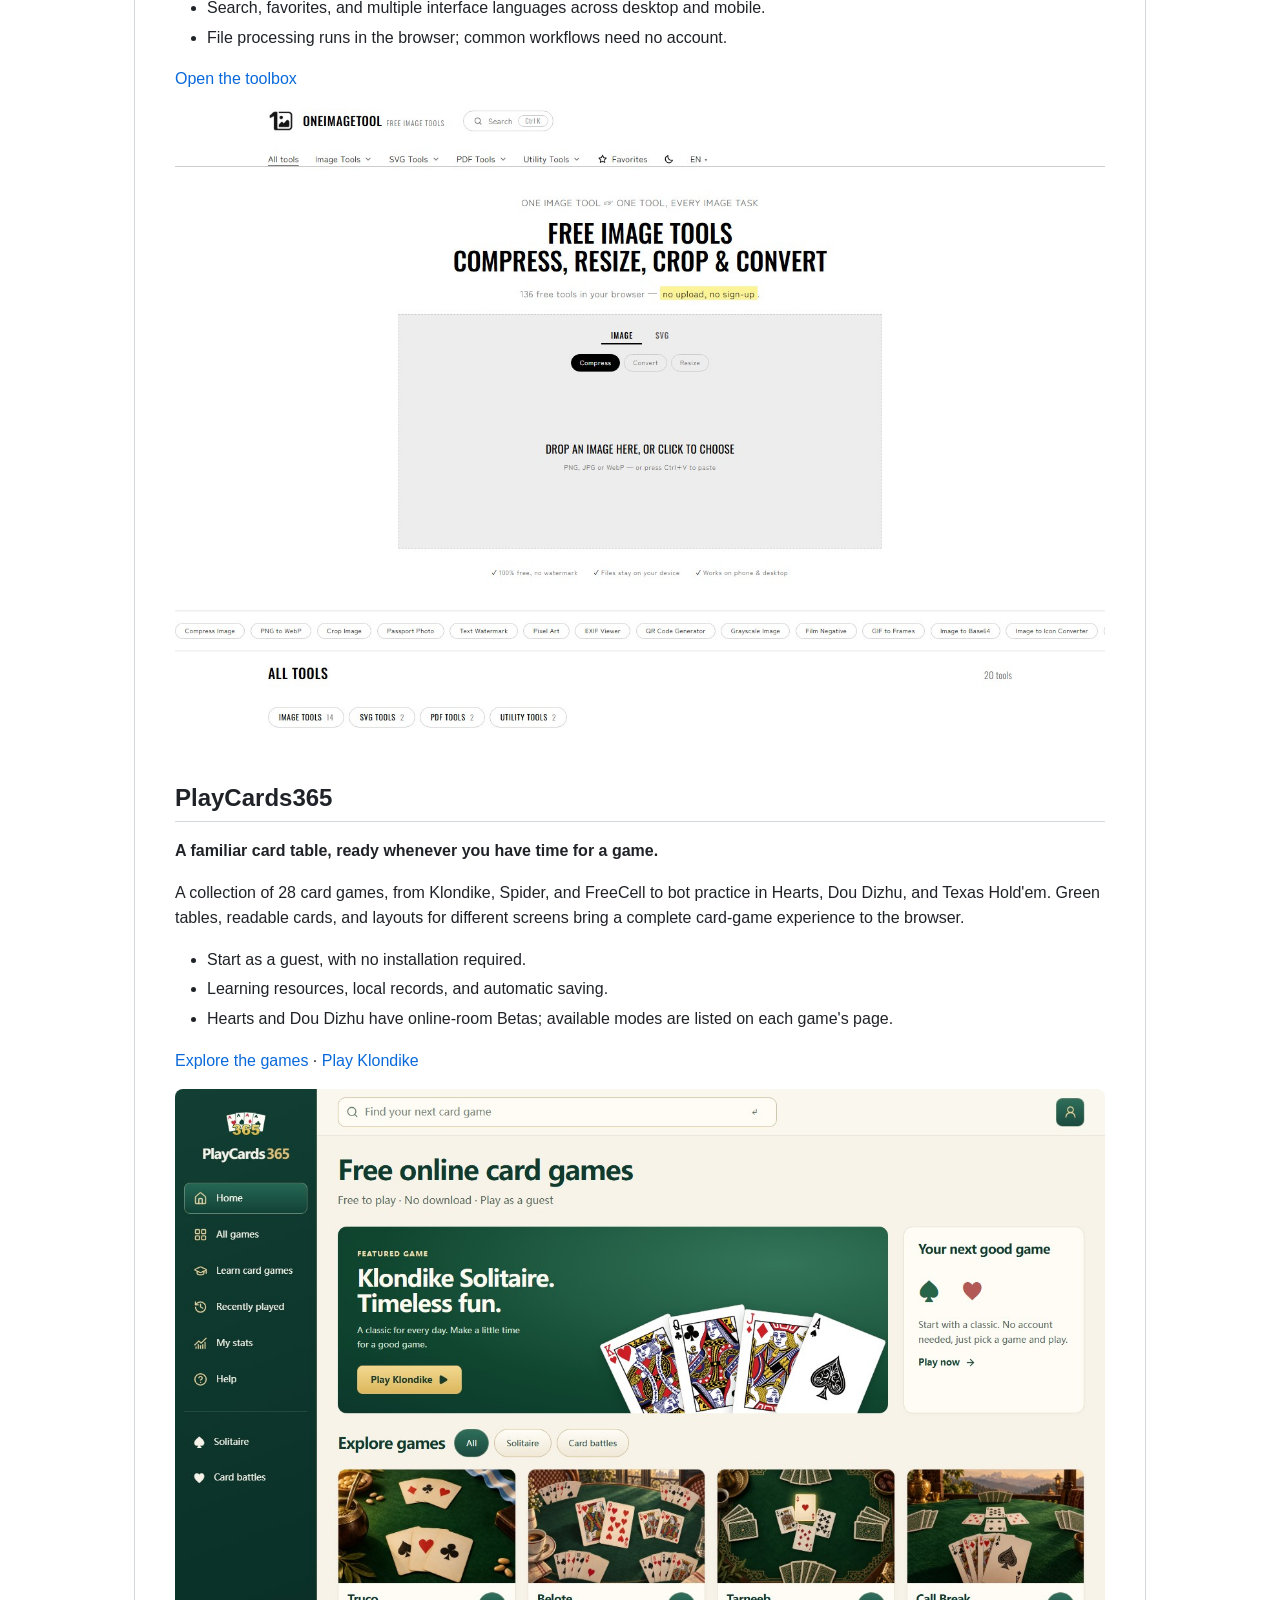
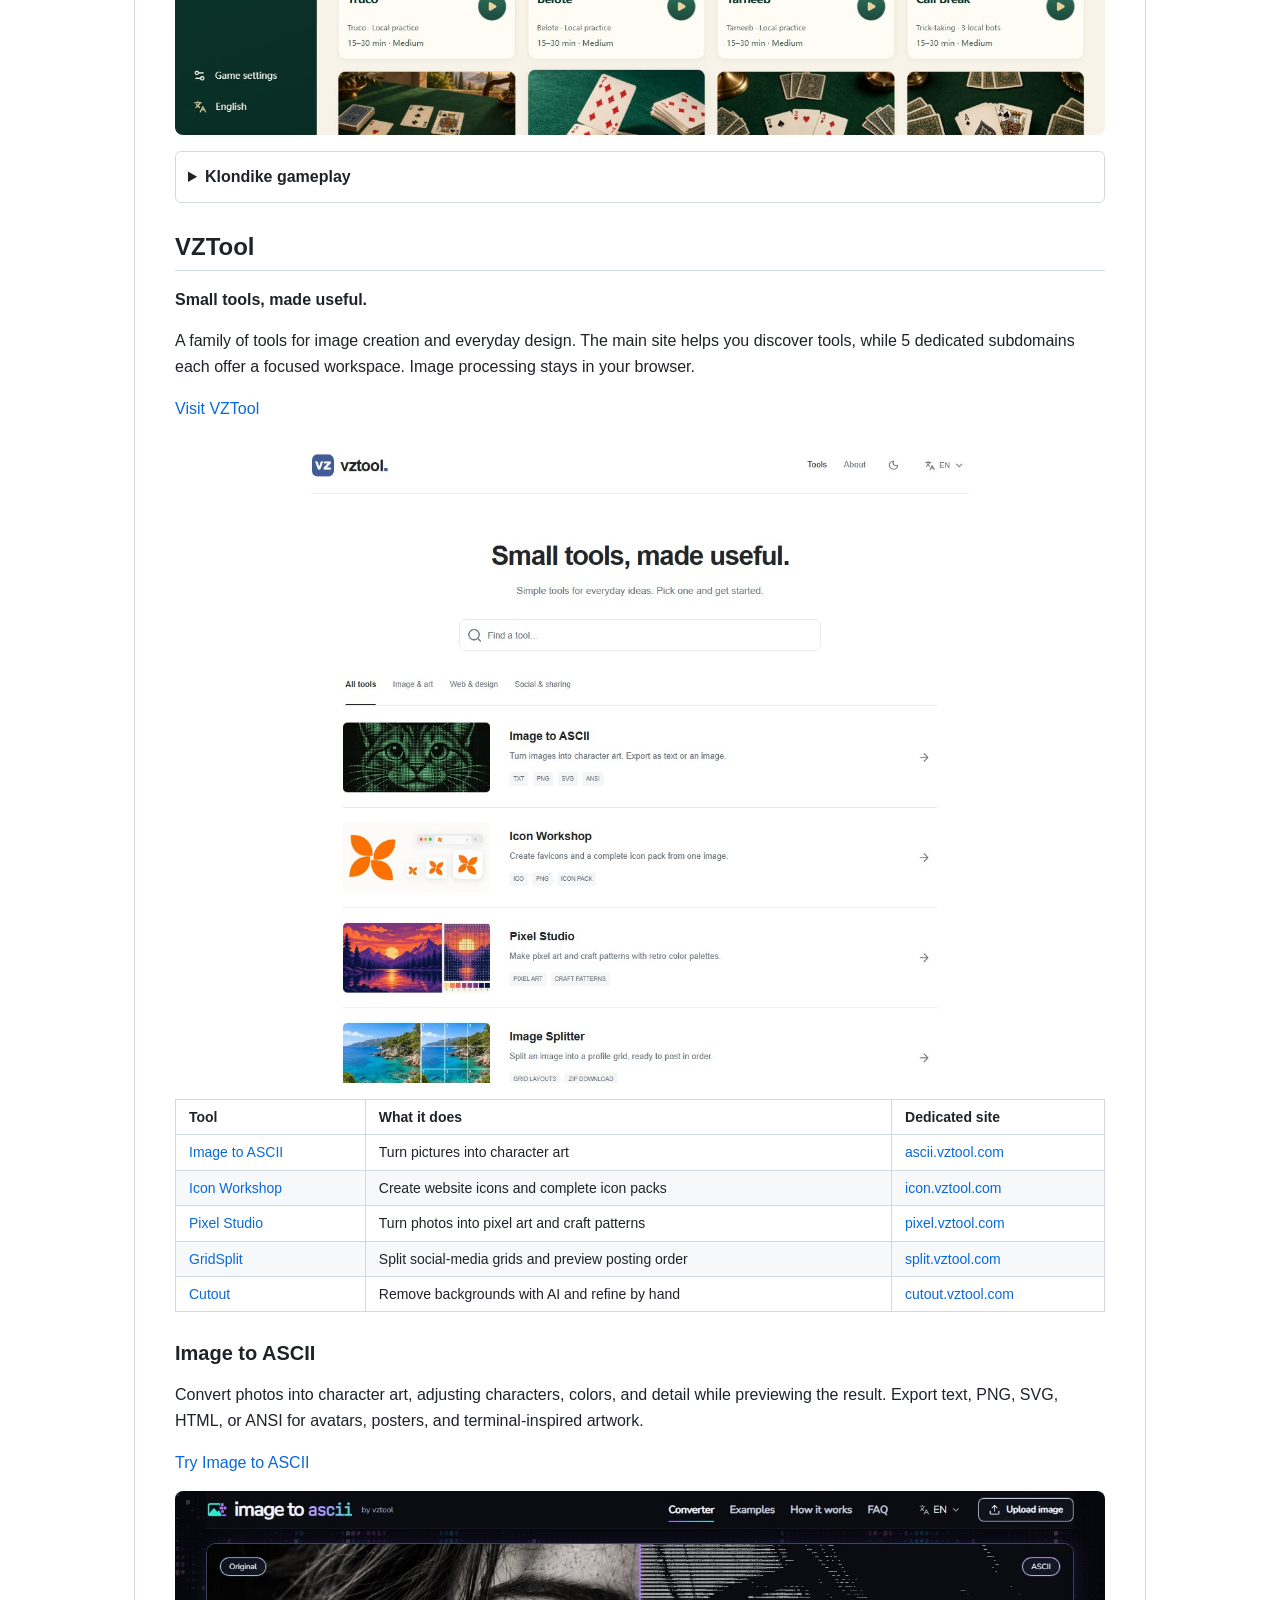
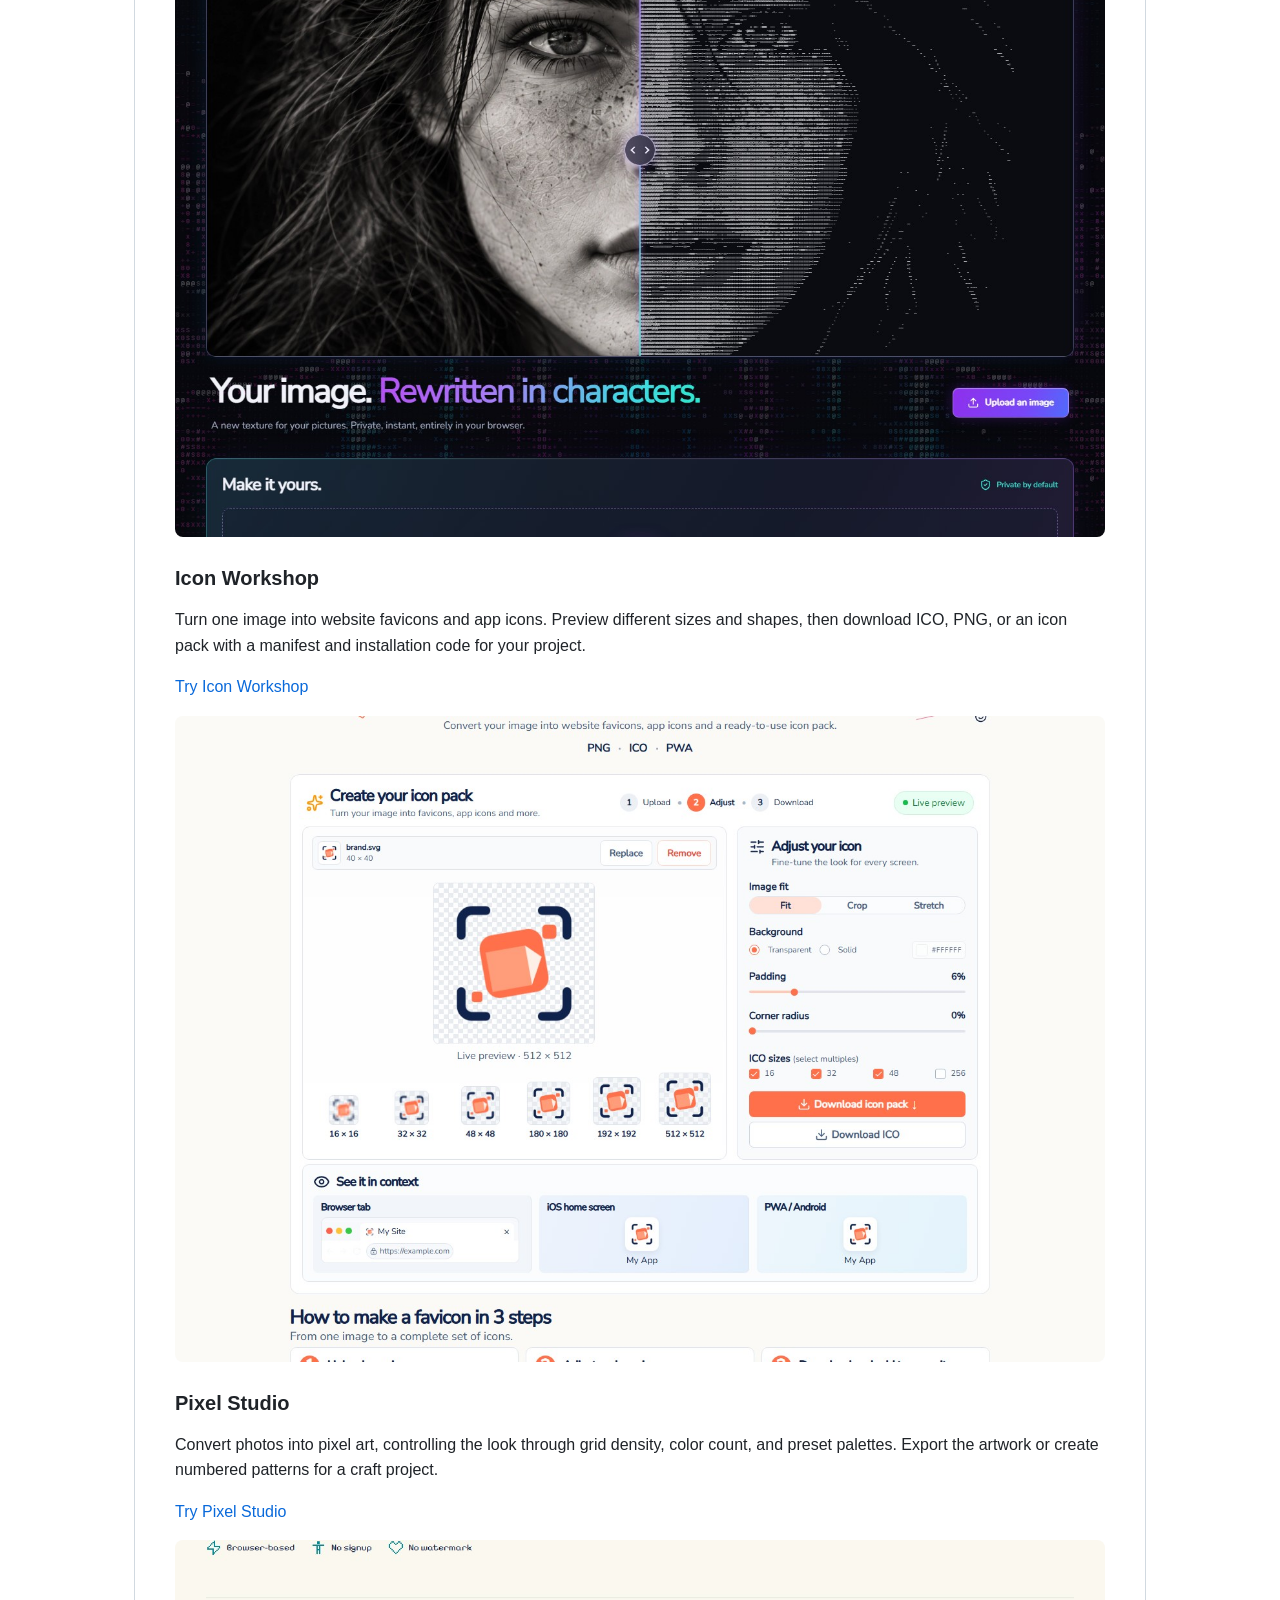
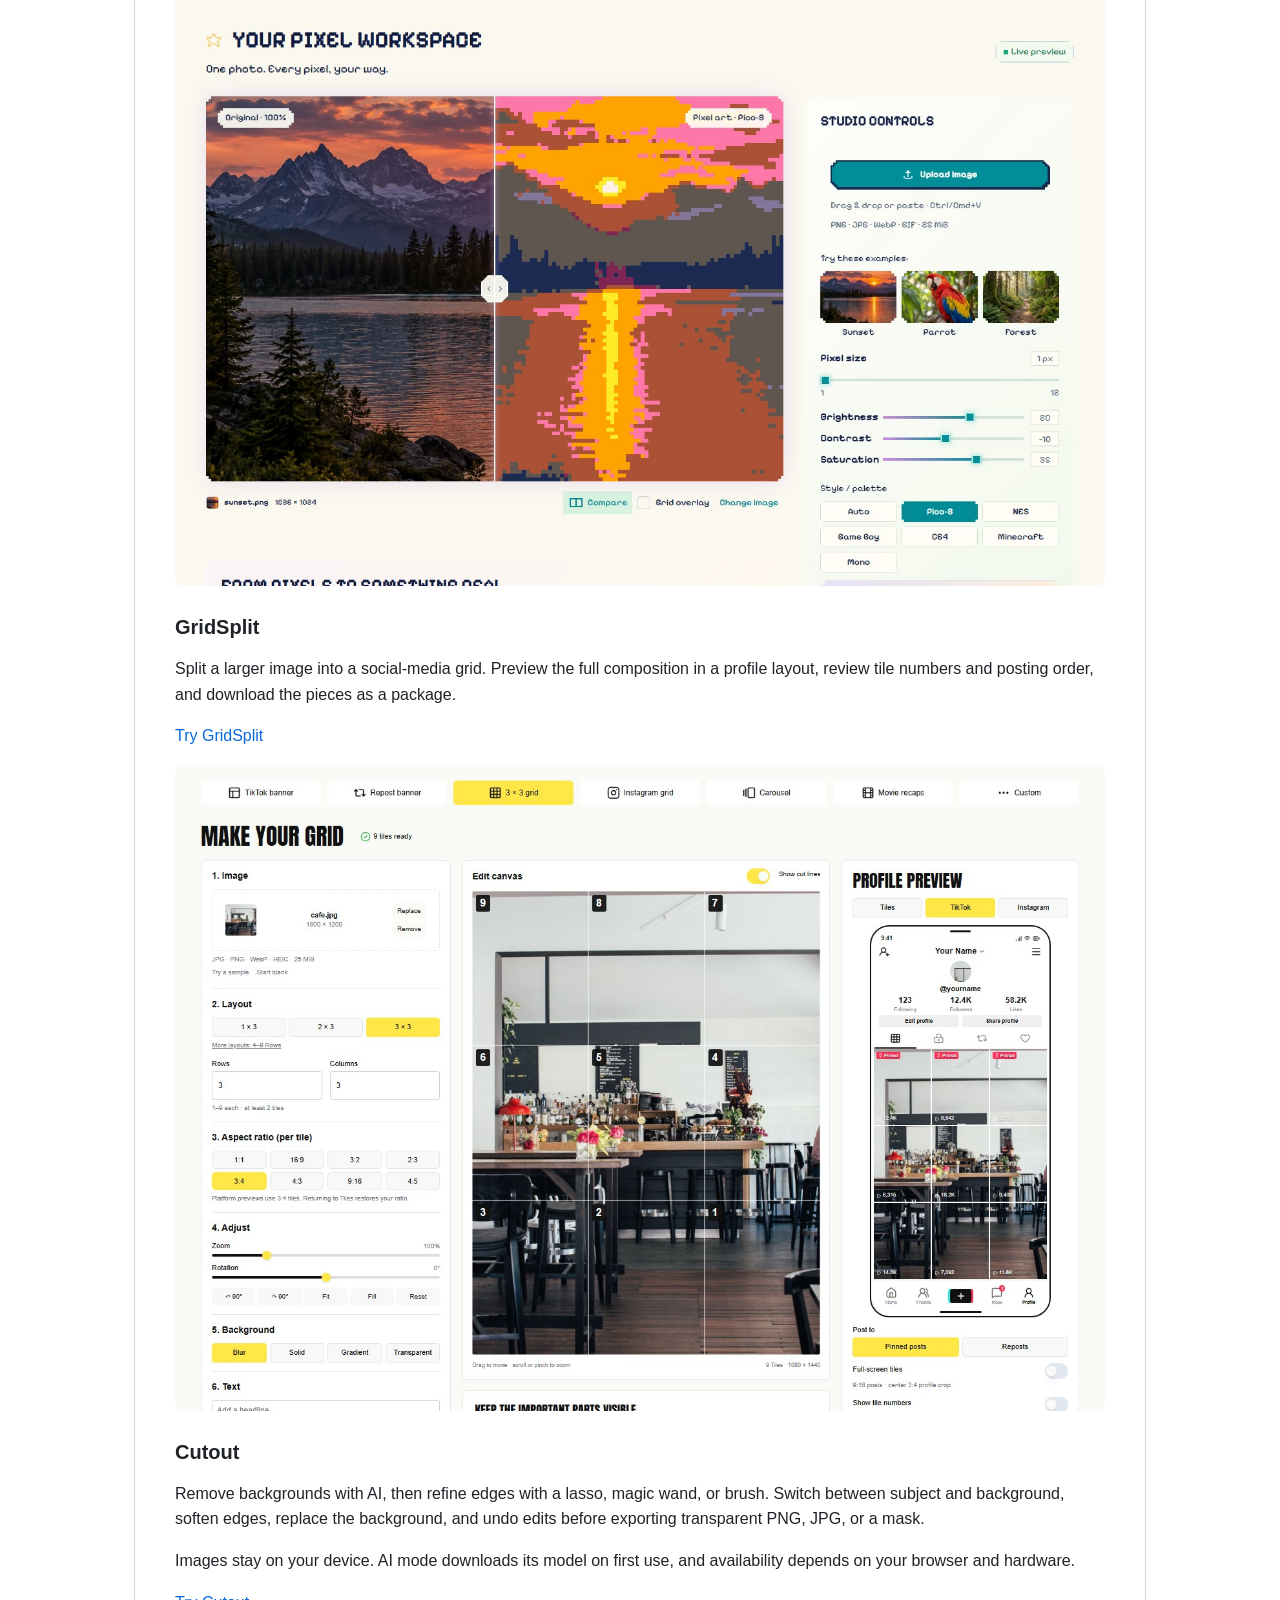
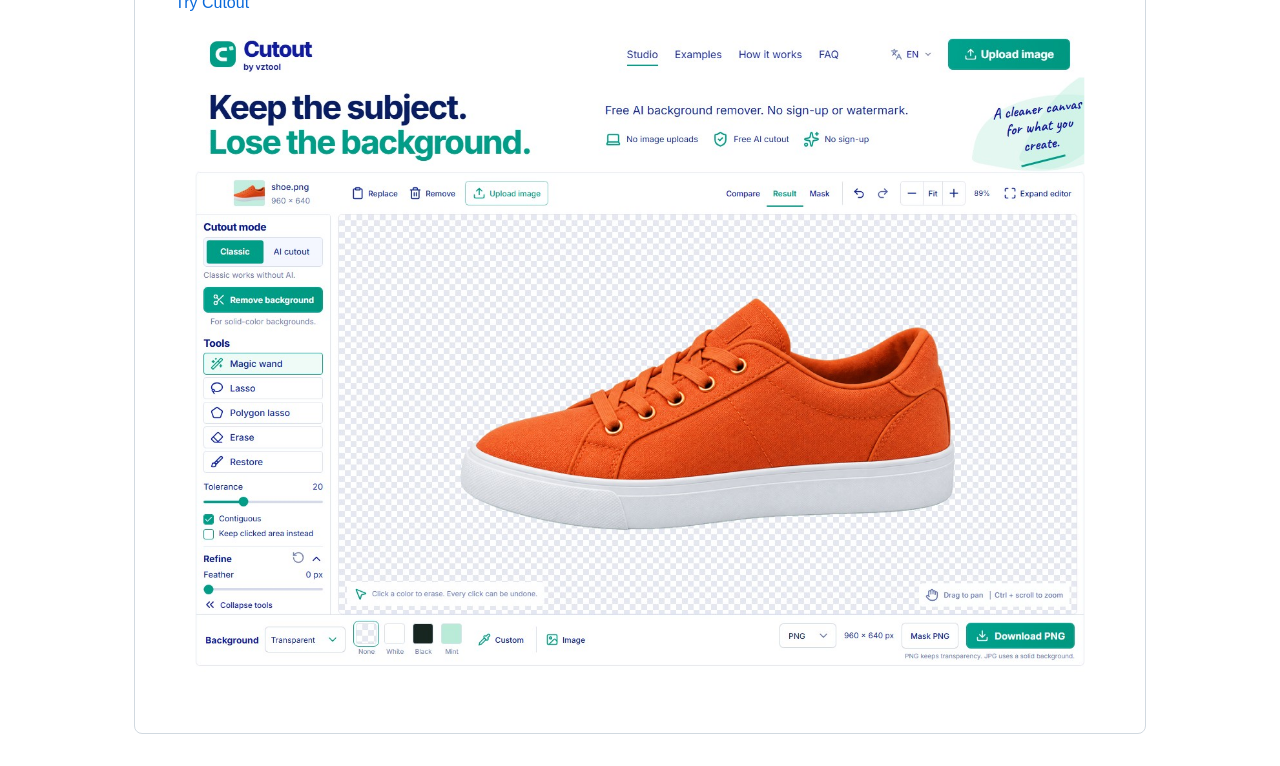
==== commit 0786cc38: "Use English README, add X links, and simplify showcase copy" ====
--- a/en.html
+++ b/en.html
@@ -24,7 +24,8 @@
   <main id="main"><article><p><img src="assets/cover.svg" alt="Work Display — Ideas you can open, use, and play"></p>
 <h1 id="work-display--selected-work">Work Display · Selected Work</h1>
 <p>Hi, I&#39;m <a href="https://github.com/NongfuSpringSweet">NongfuSpringSweet</a>. This is a collection of my live projects: practical utilities, creative workspaces, a teaching app, and browser games.</p>
-<p><strong>8 projects, 13 live entries.</strong> Click a screenshot to try a project. Descriptions and screenshots were checked on <strong>2026-10-15</strong>, including all 5 VZTool subdomains shown below.</p>
+<p><strong>Follow <a href="https://x.com/HuaAnDev">@HuaAnDev on X</a></strong> for new launches, product updates, and development notes.</p>
+<p><strong>8 live projects · 13 websites</strong></p>
 <h2 id="explore-the-projects">Explore the projects</h2>
 <table>
 <thead>
@@ -108,9 +109,8 @@
 <p><a href="https://catalogprecheck.com/">Visit the site</a> · <a href="https://catalogprecheck.com/shopify-csv-validator">Shopify validator</a> · <a href="https://catalogprecheck.com/compare">Compare files</a></p>
 <p><a href="https://catalogprecheck.com/"><img src="assets/screenshots/catalog-precheck.jpg" alt="Catalog Precheck: Shopify product-file preflight"></a></p>
 <details>
-<summary>See actual findings from the public practice file</summary>
-
-<p>An actual check using the site&#39;s built-in public practice file.</p>
+<summary>Sample validation results</summary>
+
 <p><img src="assets/screenshots/catalog-precheck-check.jpg" alt="Catalog Precheck: actual practice-file findings"></p>
 </details>
 
@@ -157,7 +157,7 @@
 <p><a href="https://playcards365.com/">Explore the games</a> · <a href="https://playcards365.com/games/klondike/">Play Klondike</a></p>
 <p><a href="https://playcards365.com/"><img src="assets/screenshots/playcards365.jpg" alt="PlayCards365: the solitaire and card-game lobby"></a></p>
 <details>
-<summary>Open a real Klondike table</summary>
+<summary>Klondike gameplay</summary>
 
 <p><img src="assets/screenshots/playcards365-game.jpg" alt="PlayCards365: an actual Klondike game"></p>
 </details>
@@ -222,8 +222,6 @@
 <p>Images stay on your device. AI mode downloads its model on first use, and availability depends on your browser and hardware.</p>
 <p><a href="https://cutout.vztool.com/">Try Cutout</a></p>
 <p><a href="https://cutout.vztool.com/"><img src="assets/screenshots/vztool-cutout.jpg" alt="Cutout: AI background removal and manual editing"></a></p>
-<hr>
-<p>Screenshots show public production pages using default content or public examples. <a href="https://github.com/NongfuSpringSweet/workdisplay/blob/main/SCREENSHOTS.md">Screenshot sources and capture notes</a> record URLs, dates, and states. Projects continue to evolve; visit each site for its current experience.</p>
 </article></main>
 </body>
 </html>
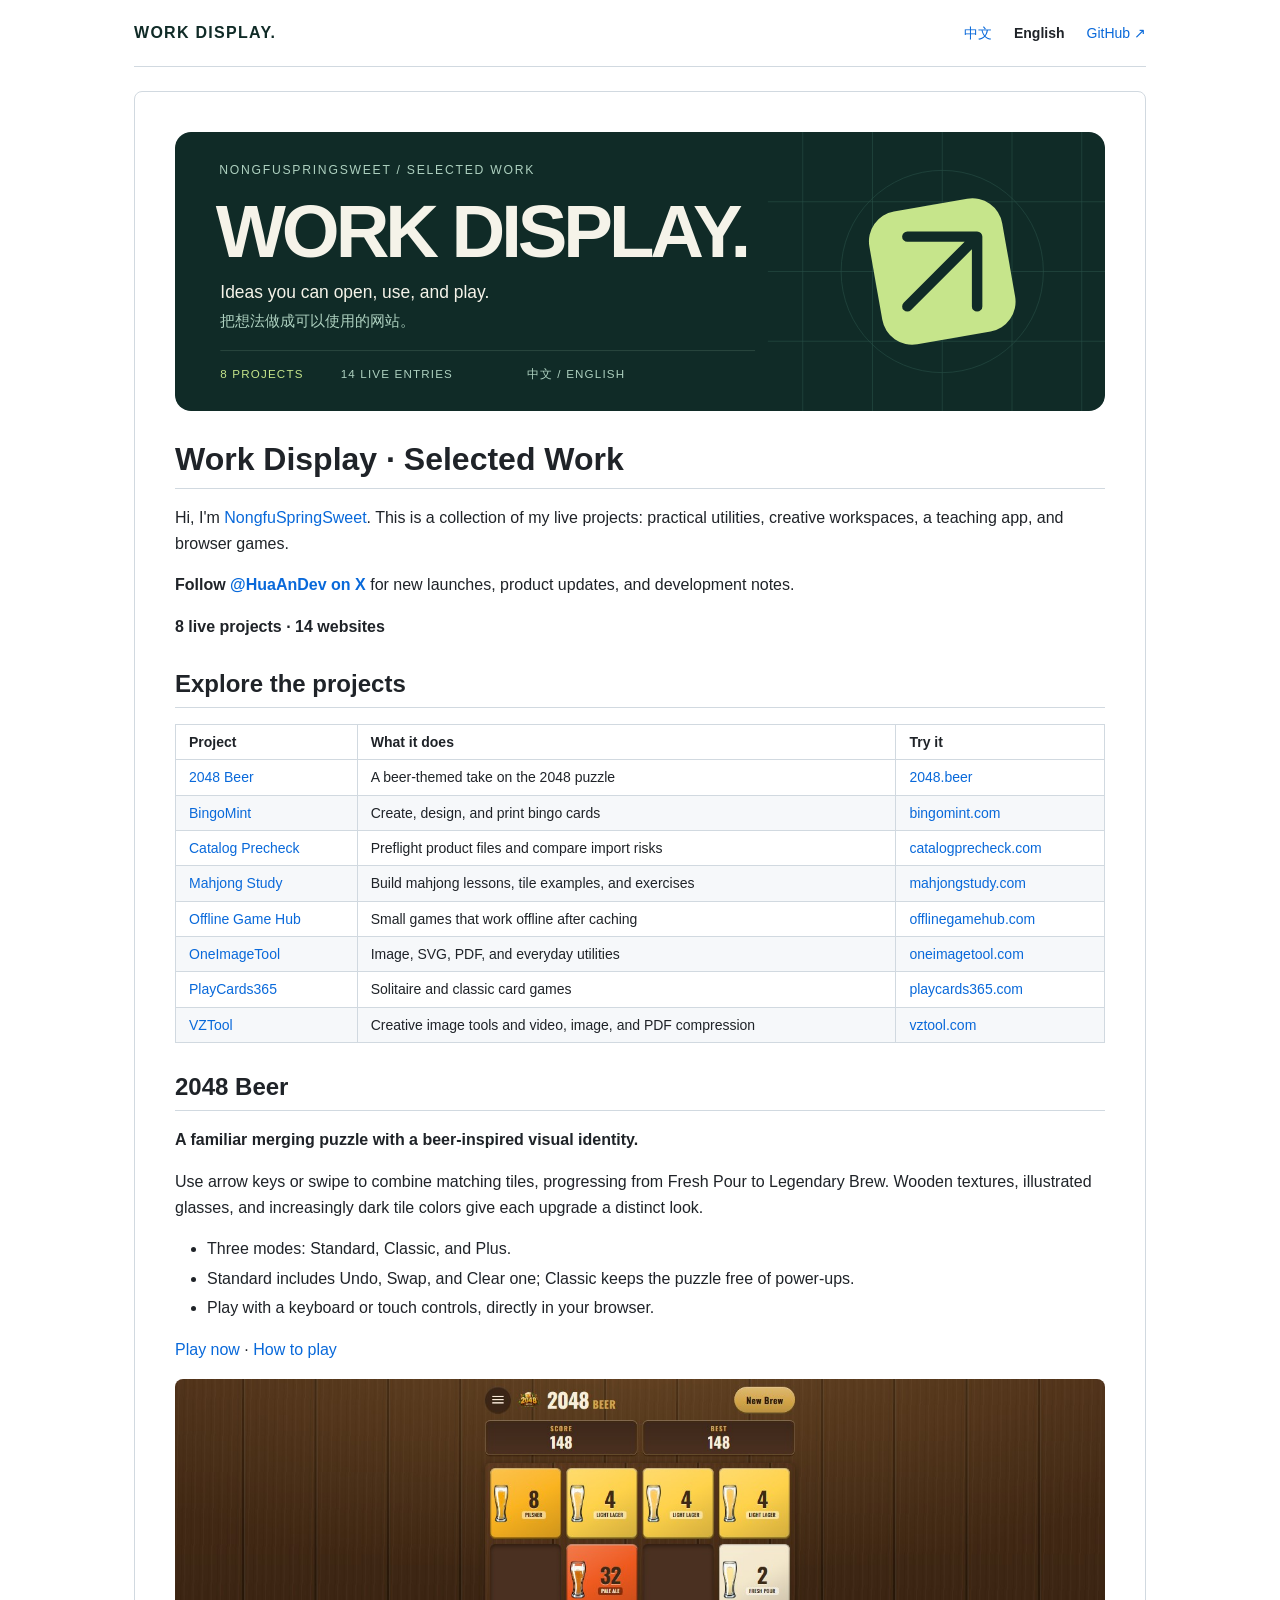
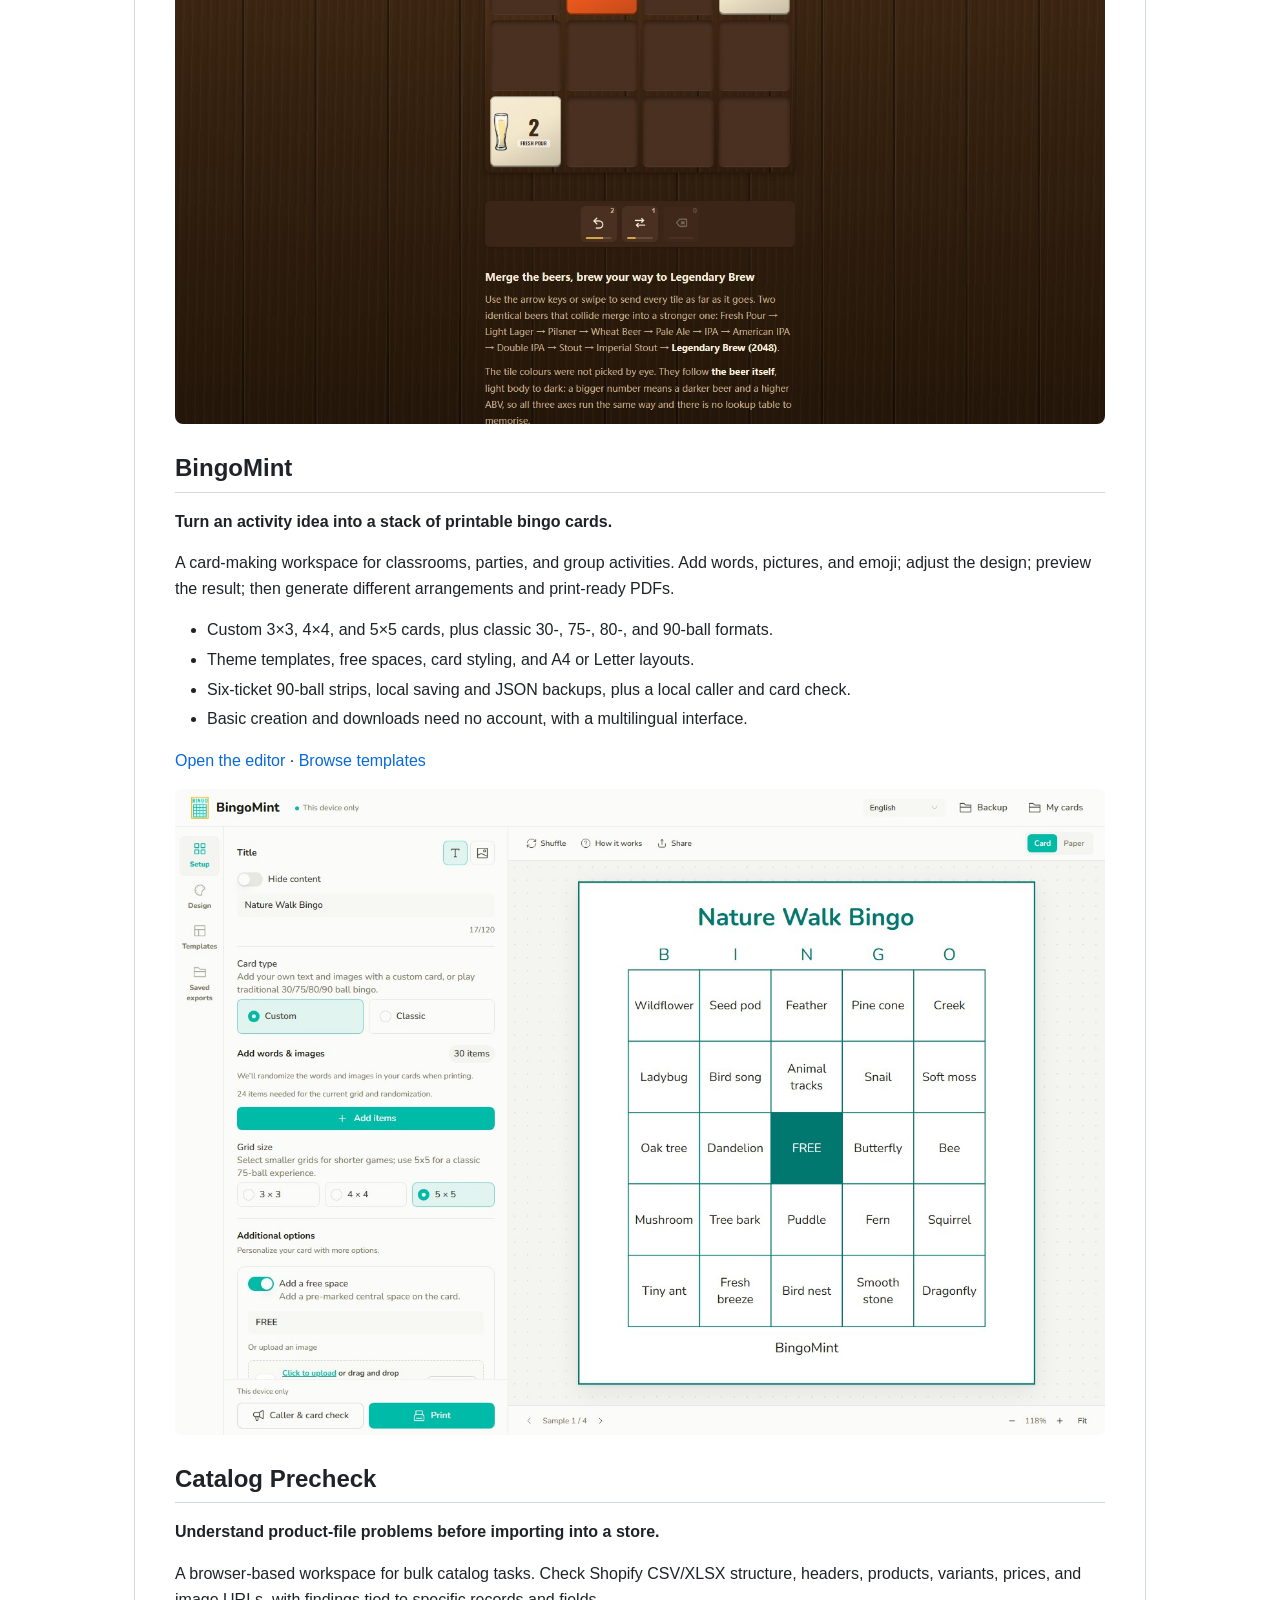
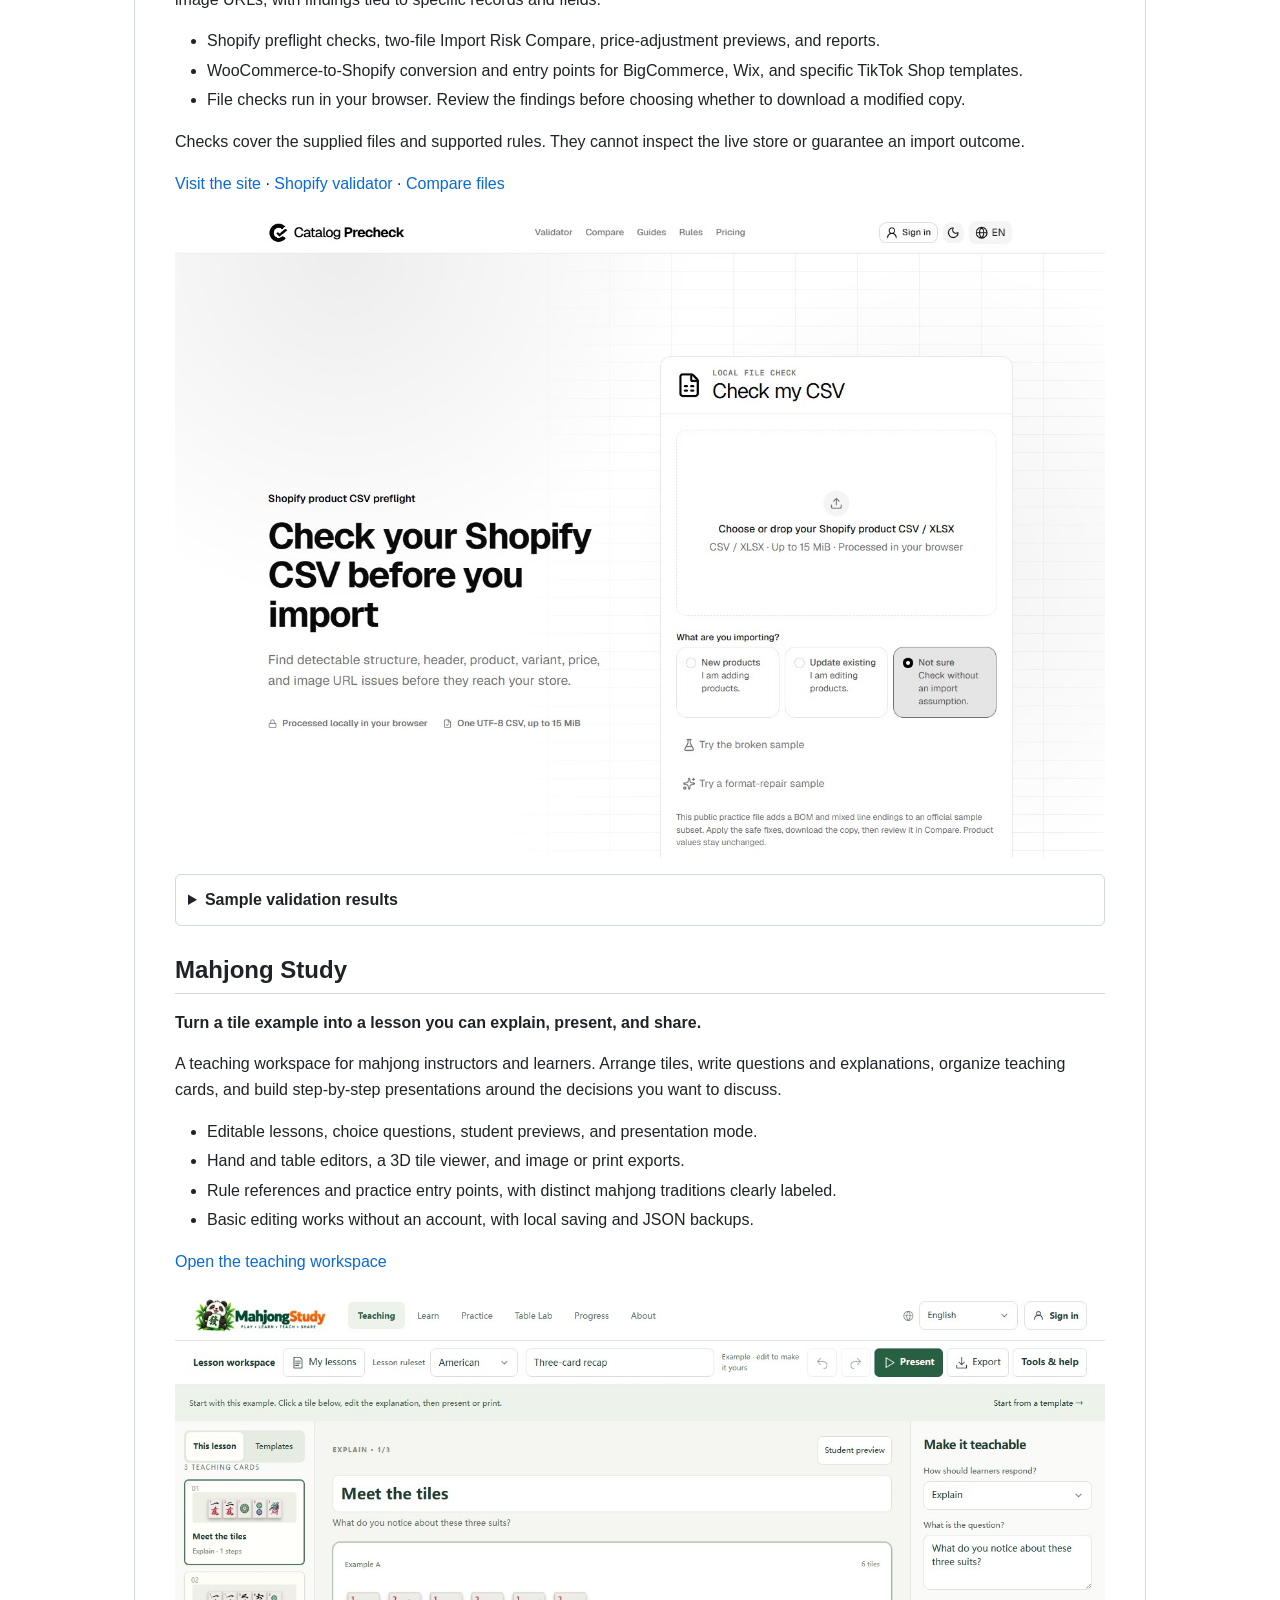
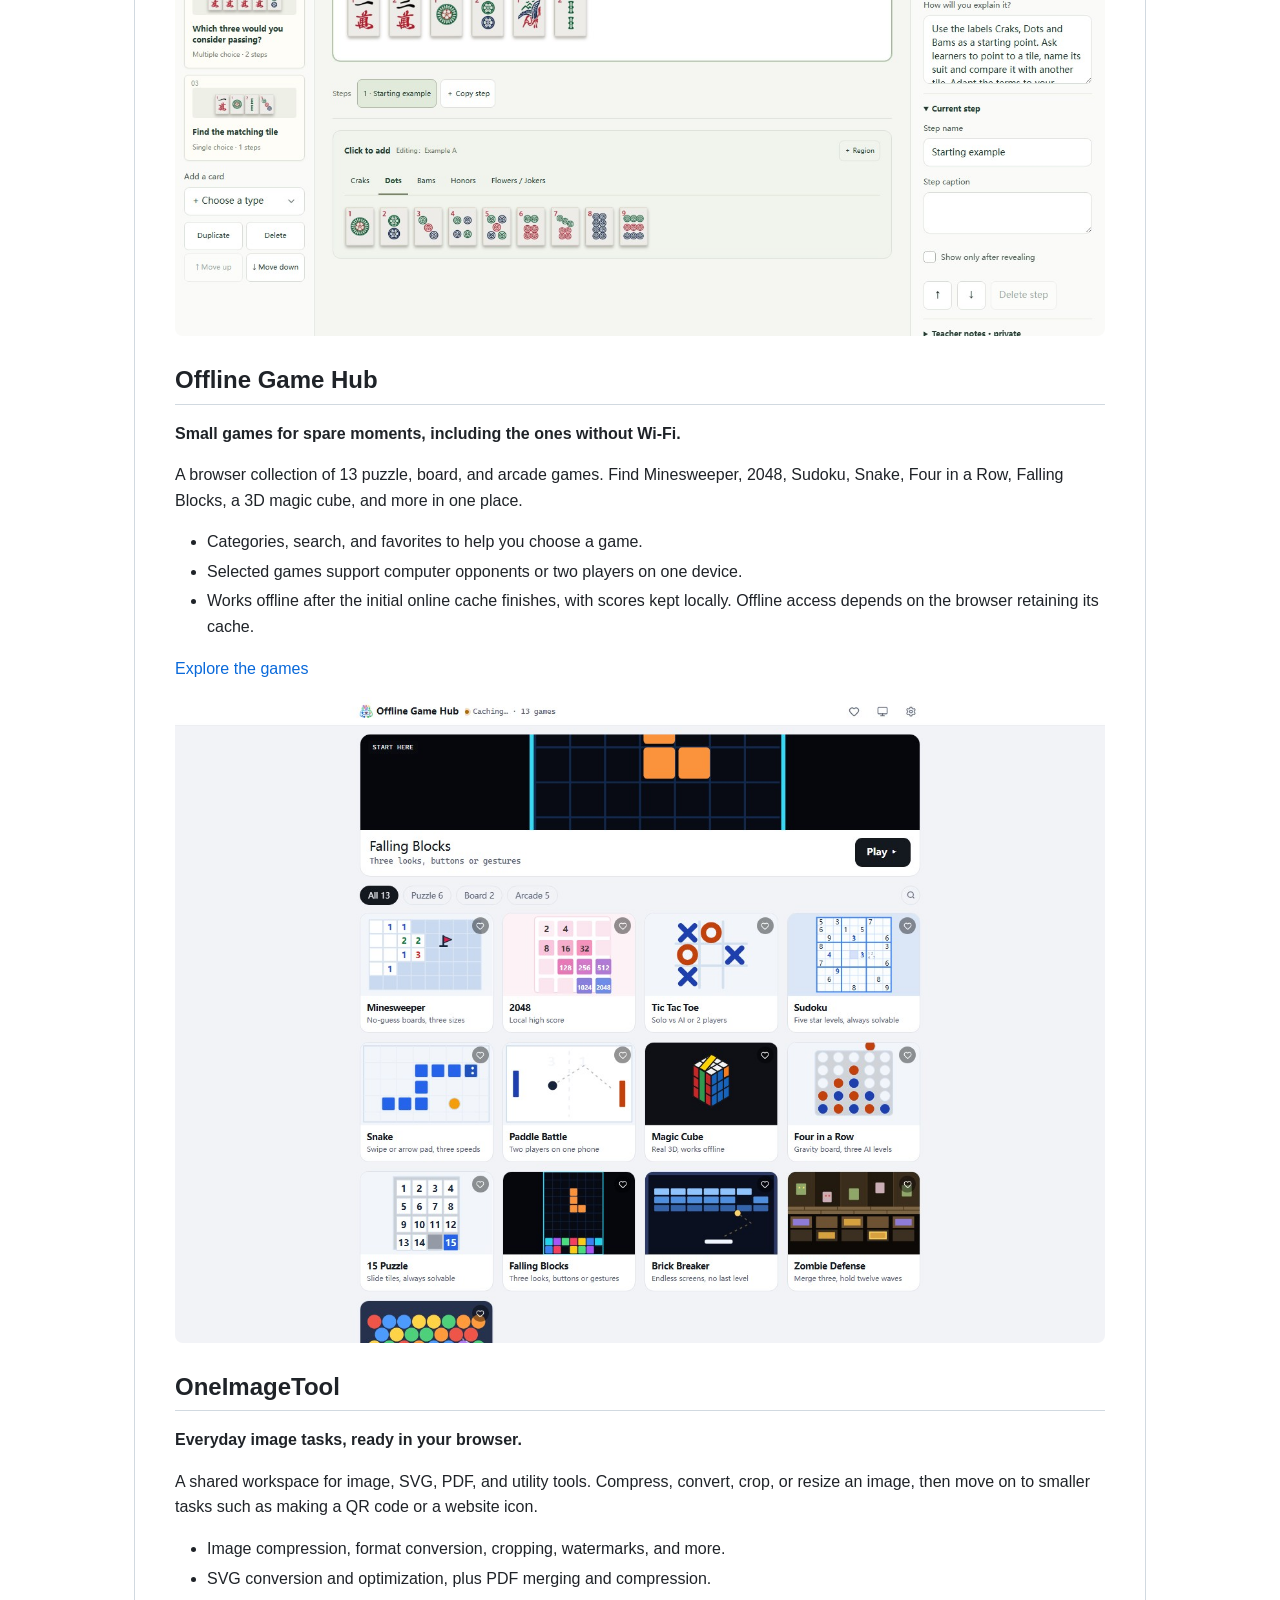
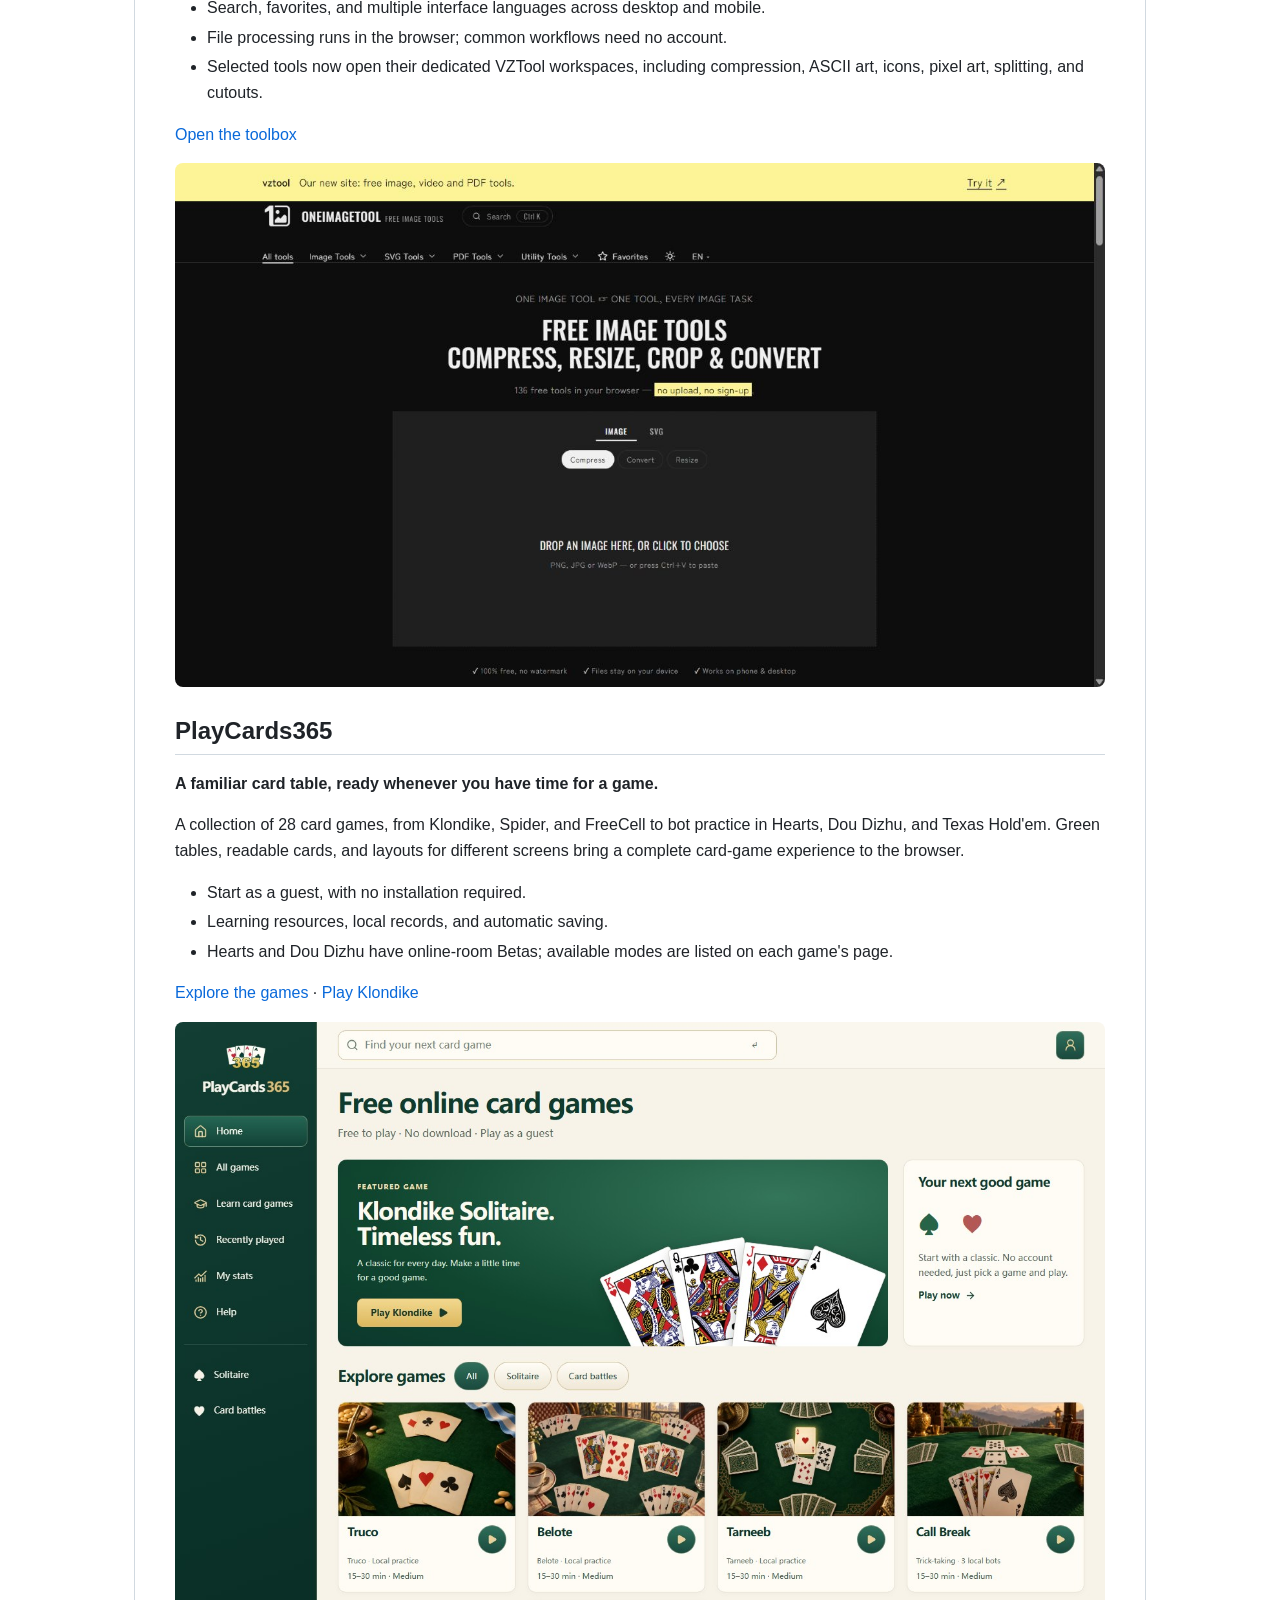
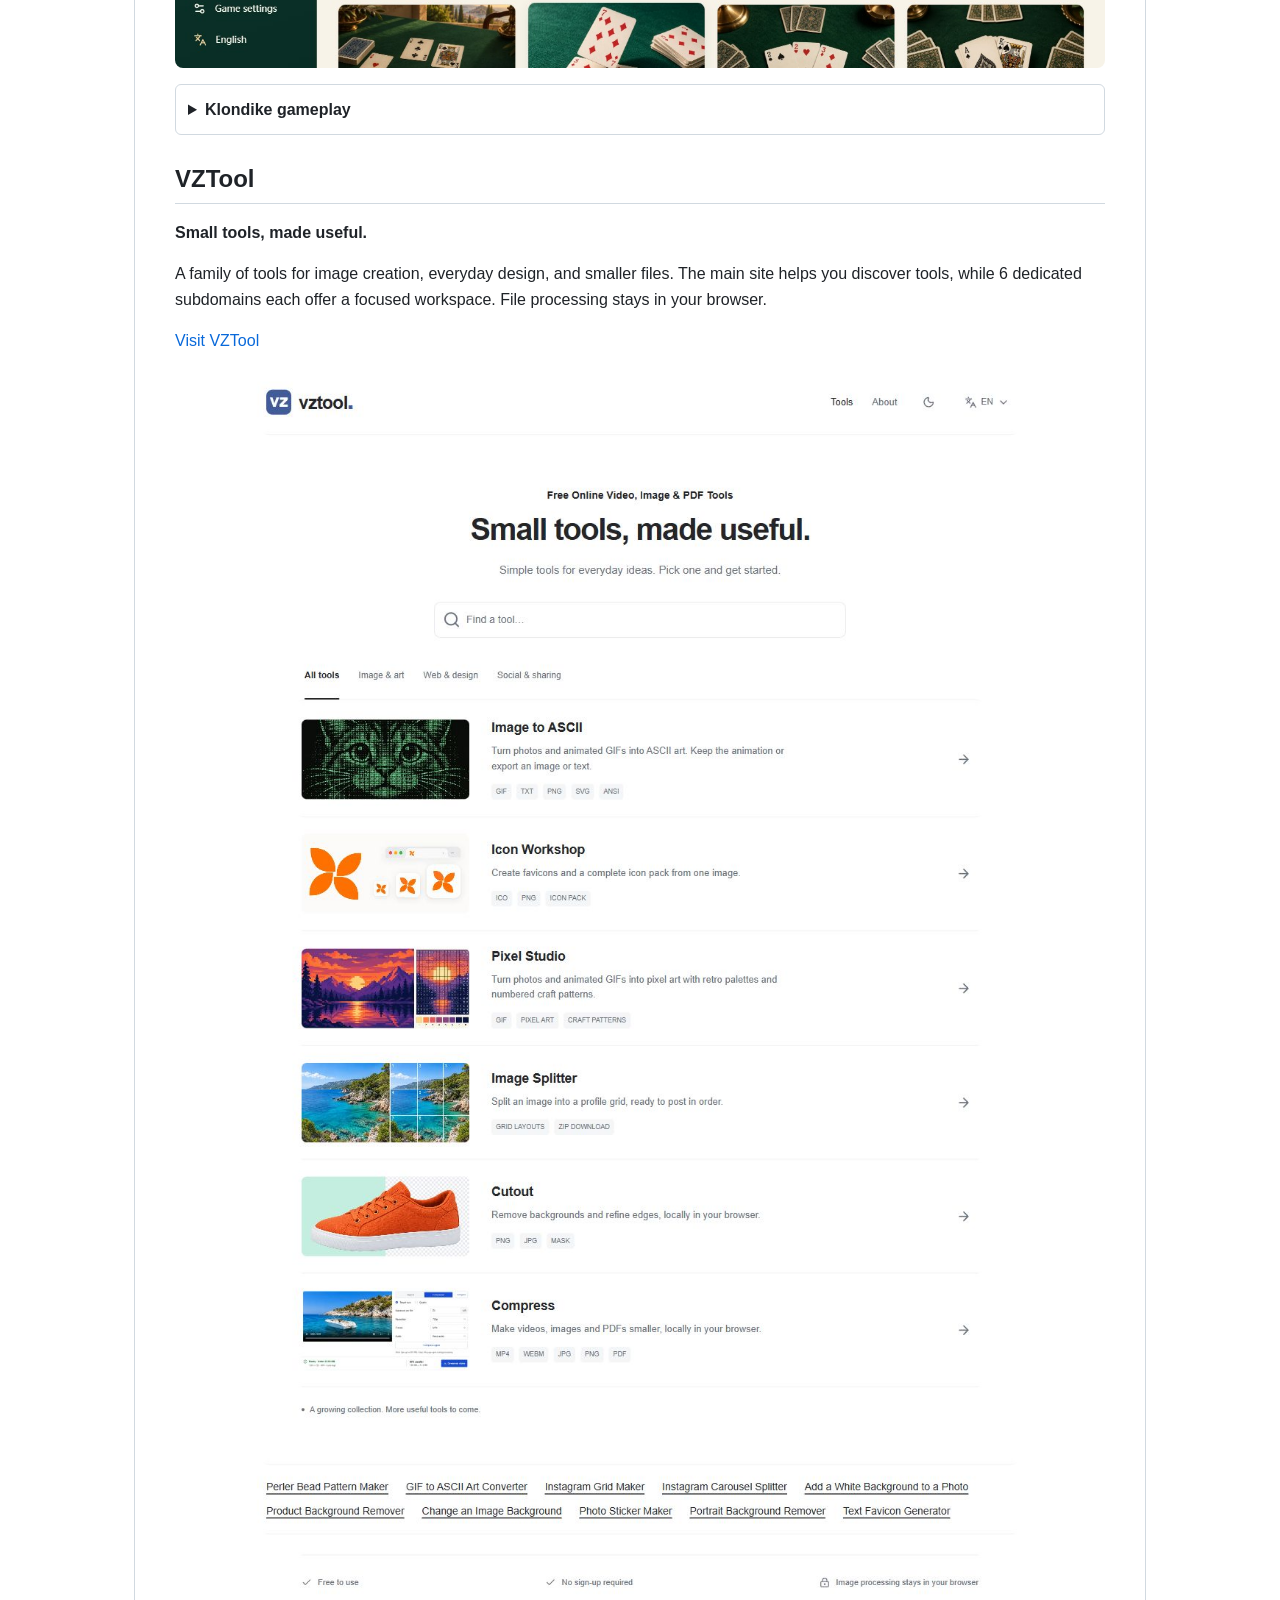
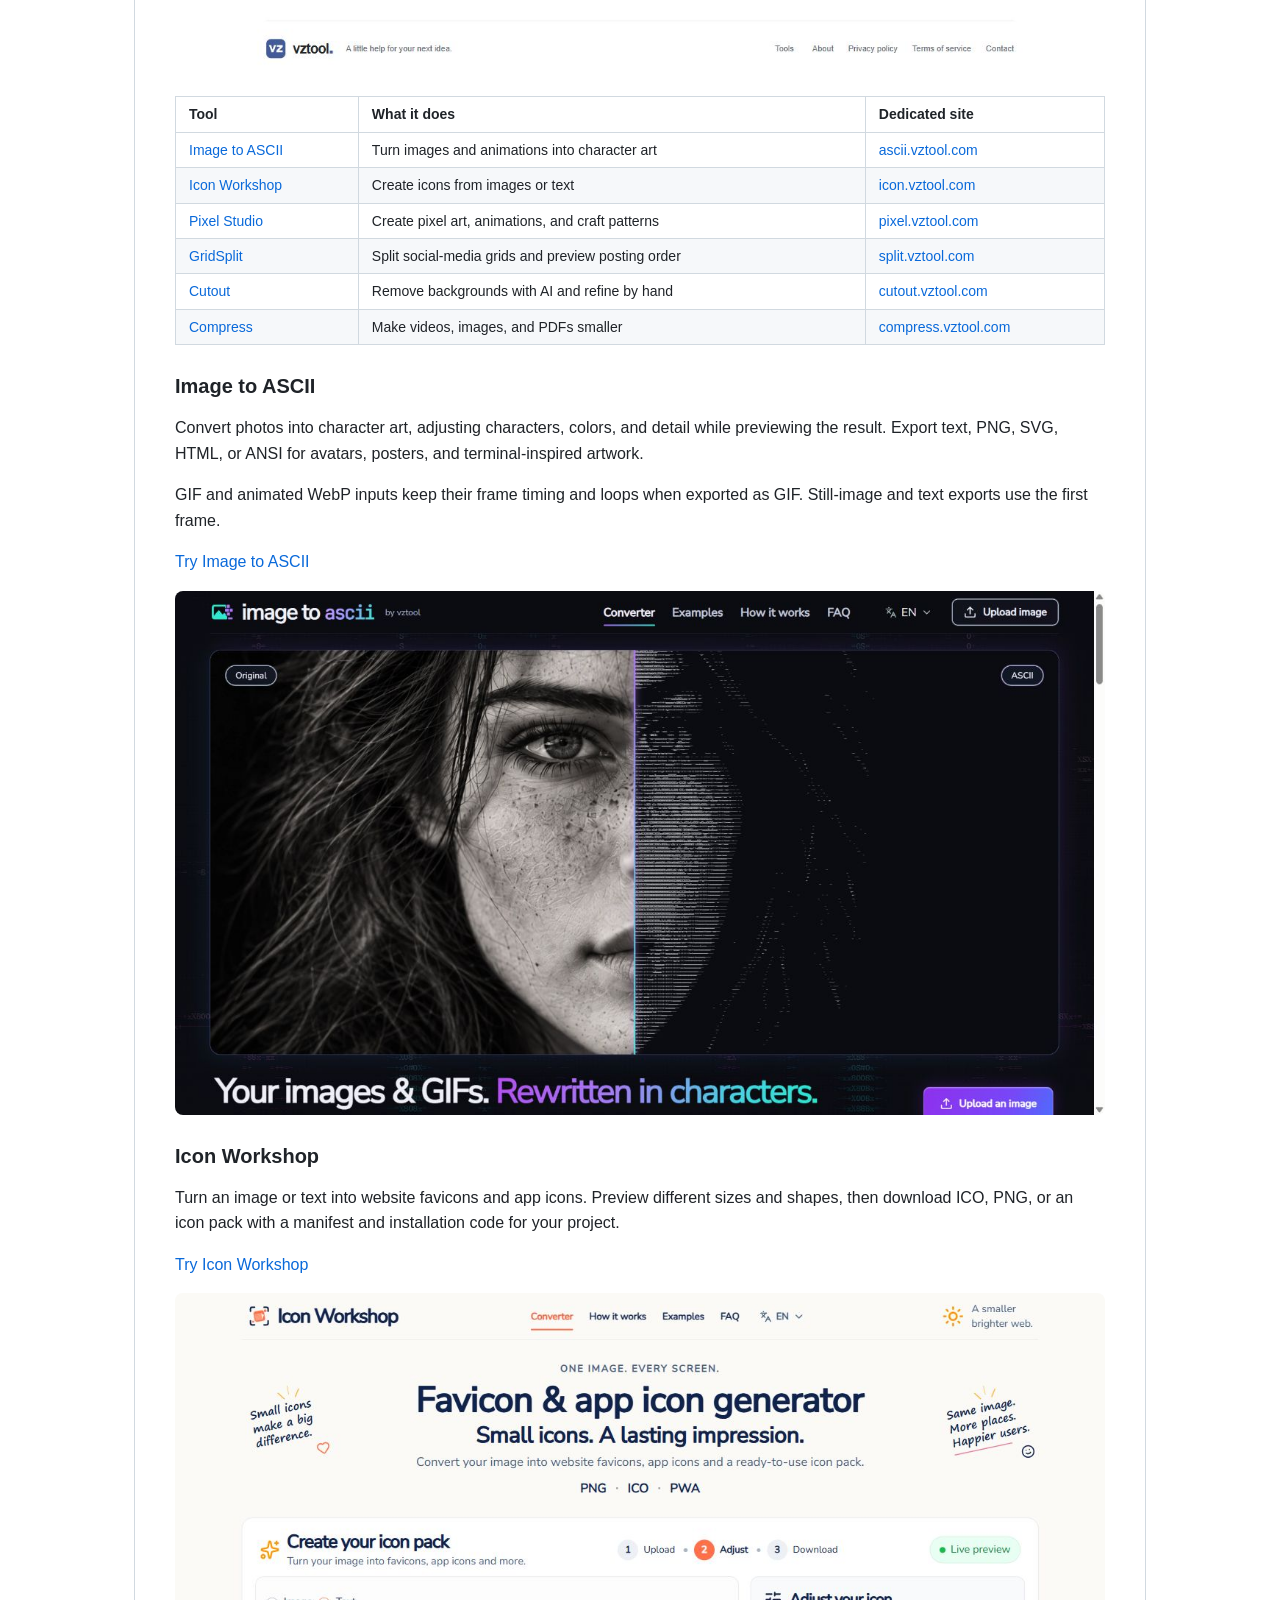
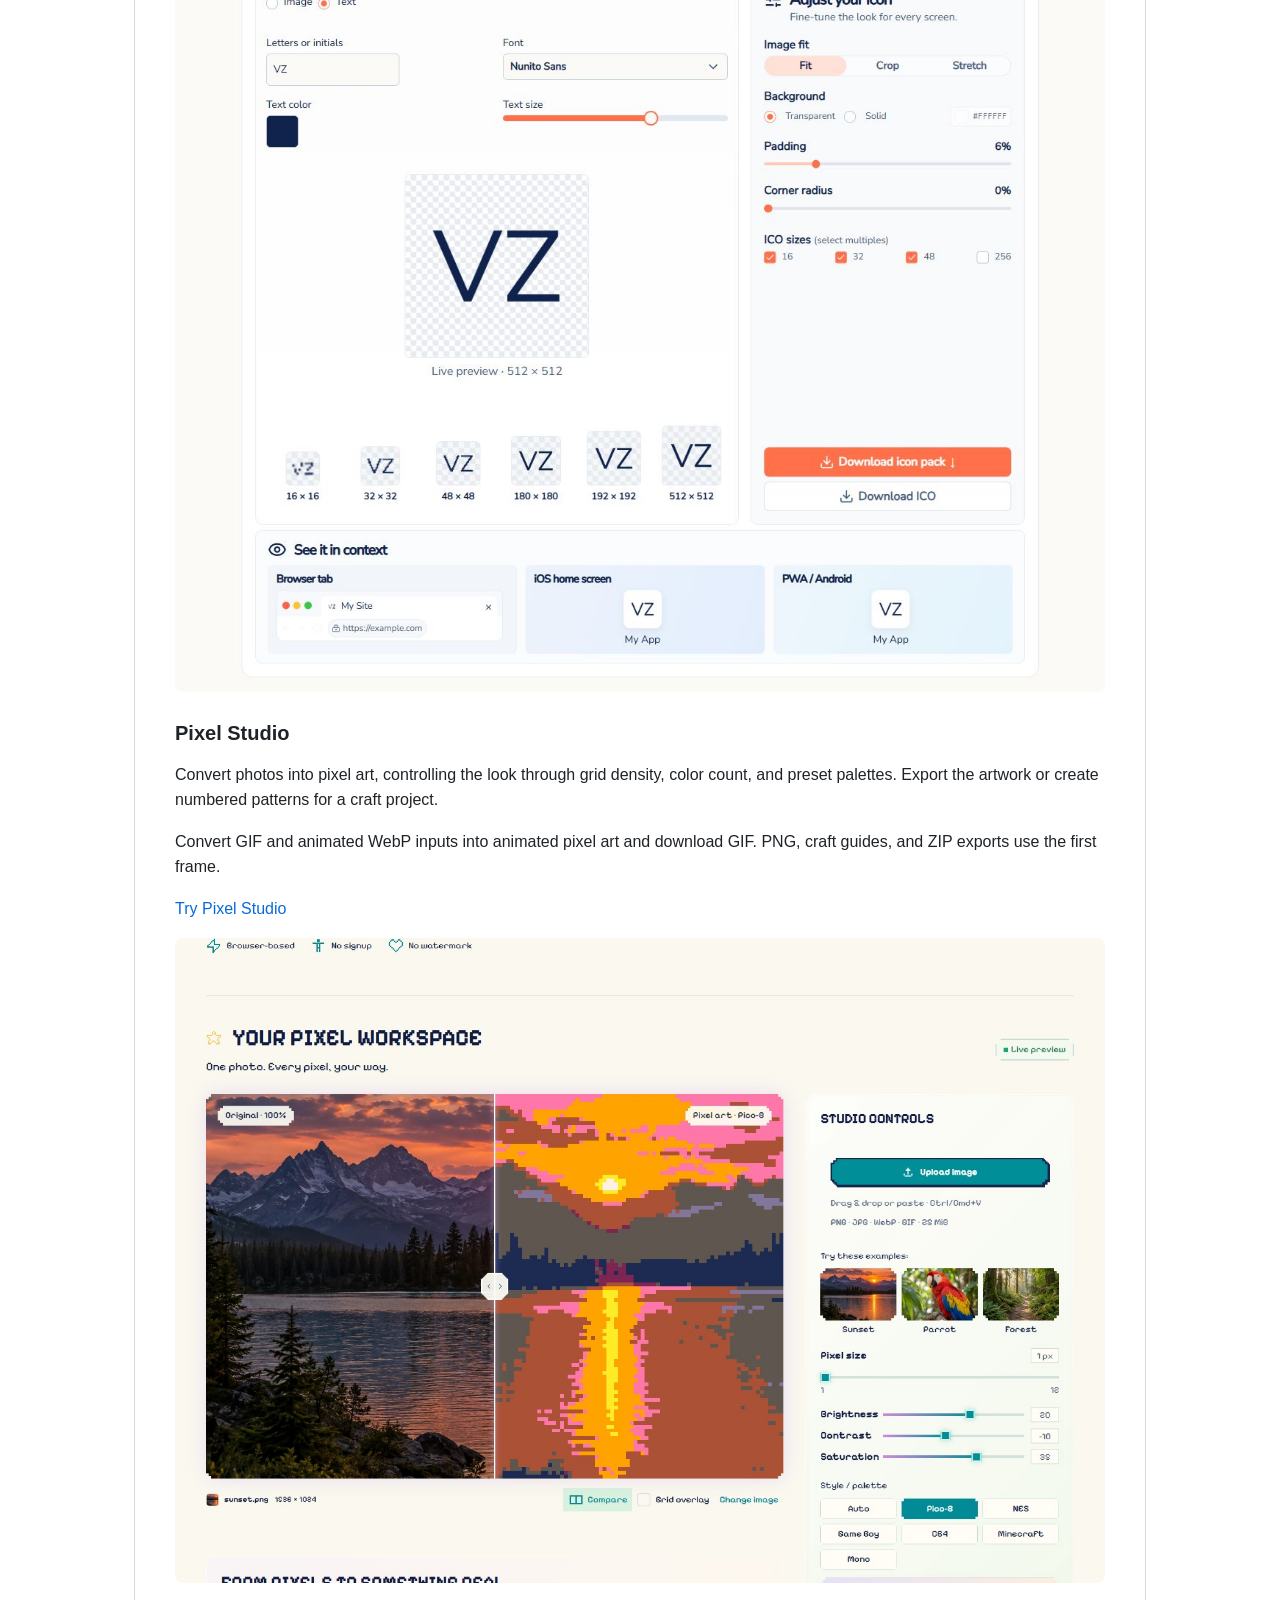
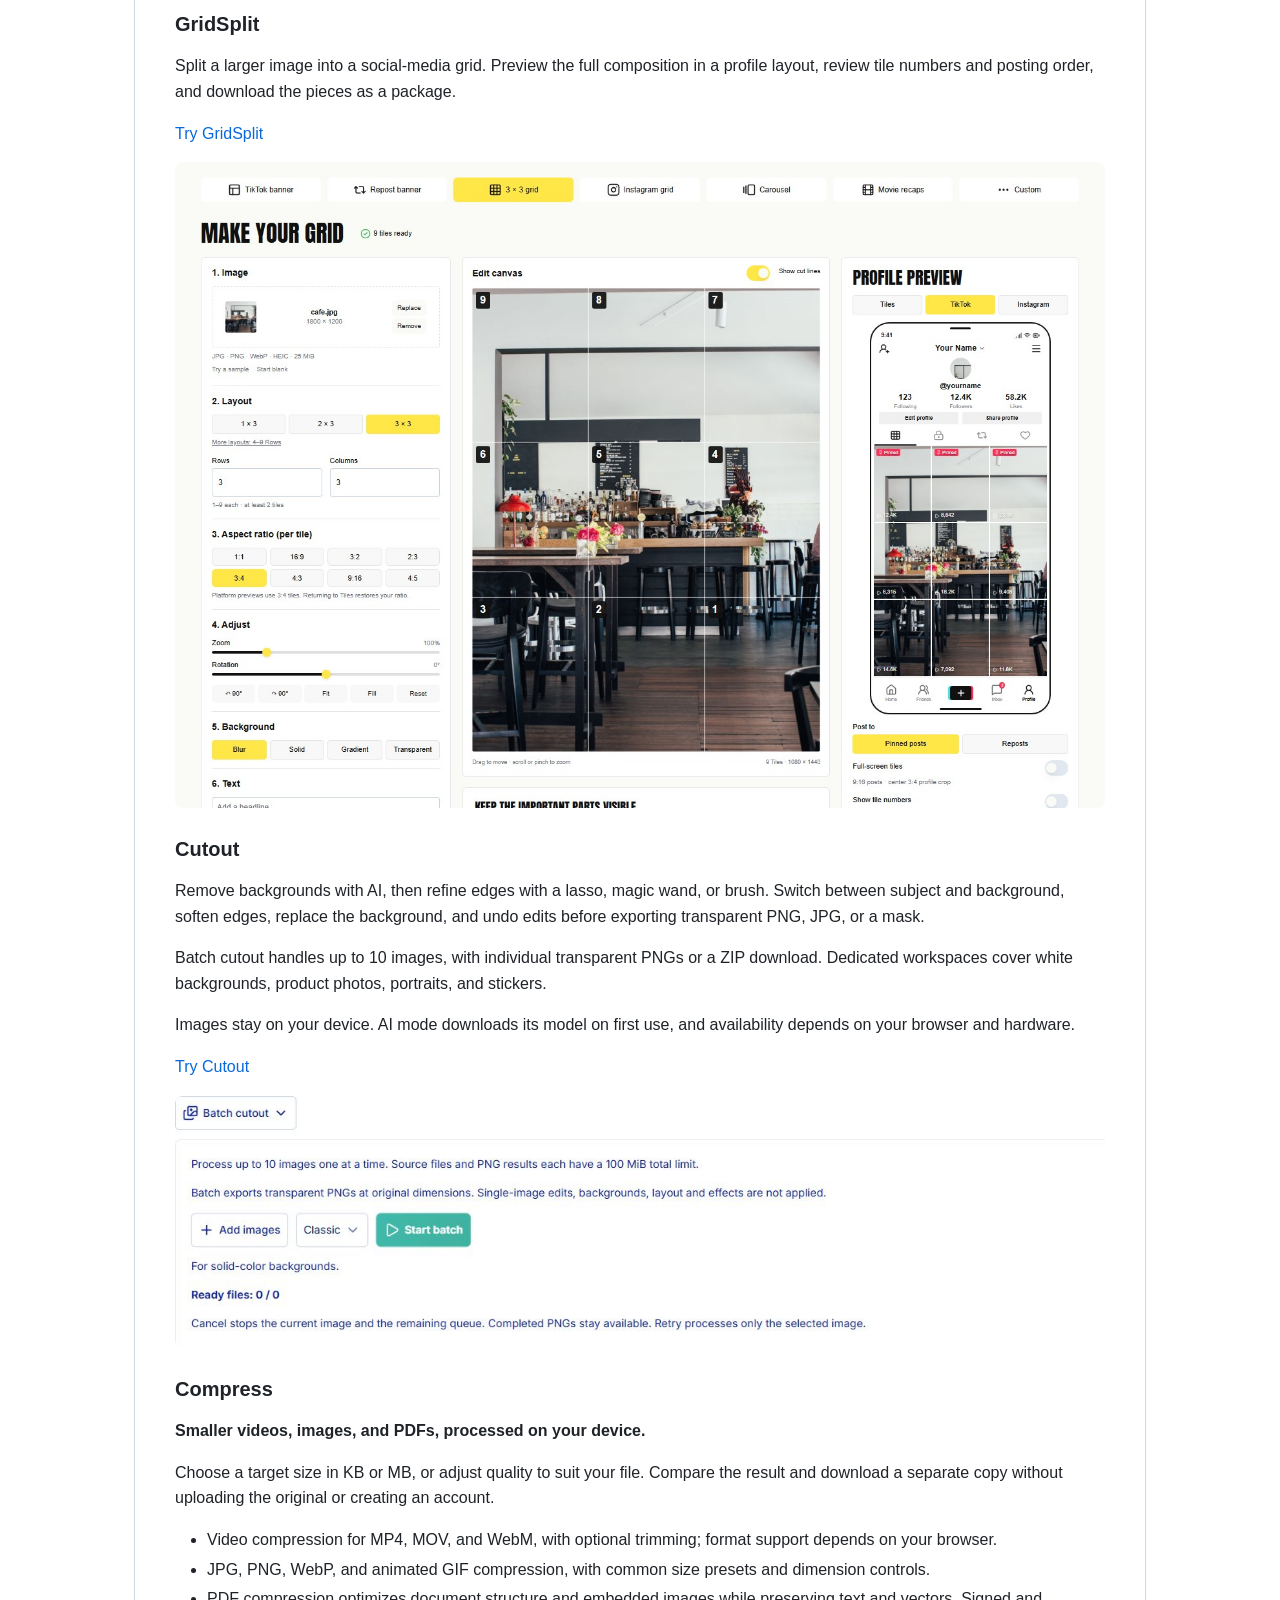
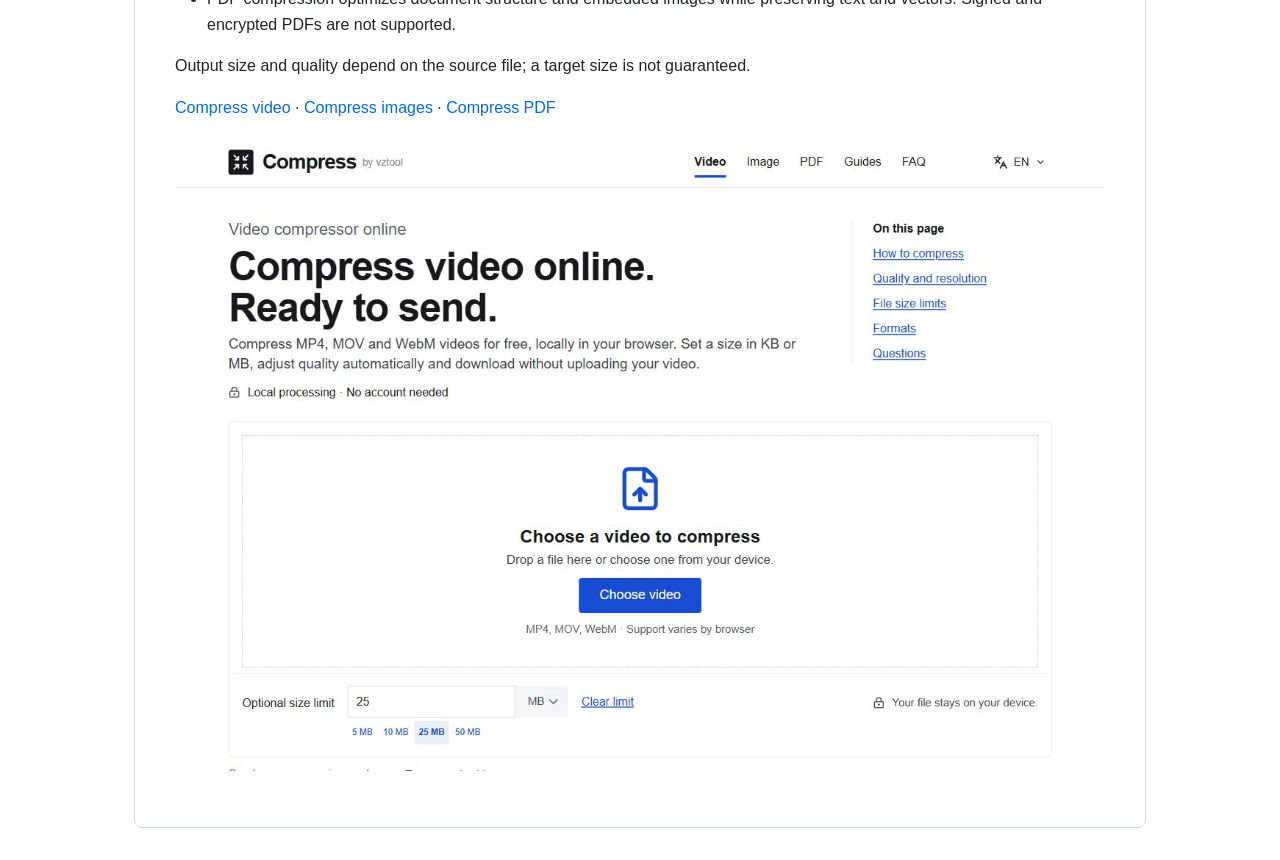
==== commit 751a96fd: "Add Compress and refresh VZTool features and screenshots" ====
--- a/en.html
+++ b/en.html
@@ -4,7 +4,7 @@
   <meta charset="utf-8">
   <meta name="viewport" content="width=device-width, initial-scale=1">
   <title>Work Display · Selected Work</title>
-  <meta name="description" content="Live projects by NongfuSpringSweet: practical utilities, creative workspaces, mahjong teaching, and browser games. 8 projects, 13 live entries.">
+  <meta name="description" content="Live projects by NongfuSpringSweet: practical utilities, creative workspaces, mahjong teaching, and browser games. 8 projects, 14 live entries.">
   <link rel="canonical" href="https://nongfuspringsweet.github.io/workdisplay/en.html">
   <link rel="alternate" hreflang="zh-CN" href="https://nongfuspringsweet.github.io/workdisplay/">
   <link rel="alternate" hreflang="en" href="https://nongfuspringsweet.github.io/workdisplay/en.html">
@@ -25,7 +25,7 @@
 <h1 id="work-display--selected-work">Work Display · Selected Work</h1>
 <p>Hi, I&#39;m <a href="https://github.com/NongfuSpringSweet">NongfuSpringSweet</a>. This is a collection of my live projects: practical utilities, creative workspaces, a teaching app, and browser games.</p>
 <p><strong>Follow <a href="https://x.com/HuaAnDev">@HuaAnDev on X</a></strong> for new launches, product updates, and development notes.</p>
-<p><strong>8 live projects · 13 websites</strong></p>
+<p><strong>8 live projects · 14 websites</strong></p>
 <h2 id="explore-the-projects">Explore the projects</h2>
 <table>
 <thead>
@@ -72,7 +72,7 @@
 </tr>
 <tr>
 <td><a href="#vztool">VZTool</a></td>
-<td>ASCII, icons, pixel art, grid splitting, and cutouts</td>
+<td>Creative image tools and video, image, and PDF compression</td>
 <td><a href="https://vztool.com/">vztool.com</a></td>
 </tr>
 </tbody></table>
@@ -111,6 +111,7 @@
 <details>
 <summary>Sample validation results</summary>
 
+
 <p><img src="assets/screenshots/catalog-precheck-check.jpg" alt="Catalog Precheck: actual practice-file findings"></p>
 </details>
 
@@ -143,6 +144,7 @@
 <li>SVG conversion and optimization, plus PDF merging and compression.</li>
 <li>Search, favorites, and multiple interface languages across desktop and mobile.</li>
 <li>File processing runs in the browser; common workflows need no account.</li>
+<li>Selected tools now open their dedicated VZTool workspaces, including compression, ASCII art, icons, pixel art, splitting, and cutouts.</li>
 </ul>
 <p><a href="https://oneimagetool.com/">Open the toolbox</a></p>
 <p><a href="https://oneimagetool.com/"><img src="assets/screenshots/one-image-tool.jpg" alt="OneImageTool: the image compression, conversion, and resizing workspace"></a></p>
@@ -164,9 +166,9 @@
 
 <h2 id="vztool">VZTool</h2>
 <p><strong>Small tools, made useful.</strong></p>
-<p>A family of tools for image creation and everyday design. The main site helps you discover tools, while 5 dedicated subdomains each offer a focused workspace. Image processing stays in your browser.</p>
+<p>A family of tools for image creation, everyday design, and smaller files. The main site helps you discover tools, while 6 dedicated subdomains each offer a focused workspace. File processing stays in your browser.</p>
 <p><a href="https://vztool.com/">Visit VZTool</a></p>
-<p><a href="https://vztool.com/"><img src="assets/screenshots/vztool.jpg" alt="VZTool: the image-tool collection"></a></p>
+<p><a href="https://vztool.com/"><img src="assets/screenshots/vztool.jpg" alt="VZTool: creative tools and video, image, and PDF compression"></a></p>
 <table>
 <thead>
 <tr>
@@ -177,17 +179,17 @@
 </thead>
 <tbody><tr>
 <td><a href="#image-to-ascii">Image to ASCII</a></td>
-<td>Turn pictures into character art</td>
+<td>Turn images and animations into character art</td>
 <td><a href="https://ascii.vztool.com/">ascii.vztool.com</a></td>
 </tr>
 <tr>
 <td><a href="#icon-workshop">Icon Workshop</a></td>
-<td>Create website icons and complete icon packs</td>
+<td>Create icons from images or text</td>
 <td><a href="https://icon.vztool.com/">icon.vztool.com</a></td>
 </tr>
 <tr>
 <td><a href="#pixel-studio">Pixel Studio</a></td>
-<td>Turn photos into pixel art and craft patterns</td>
+<td>Create pixel art, animations, and craft patterns</td>
 <td><a href="https://pixel.vztool.com/">pixel.vztool.com</a></td>
 </tr>
 <tr>
@@ -200,17 +202,24 @@
 <td>Remove backgrounds with AI and refine by hand</td>
 <td><a href="https://cutout.vztool.com/">cutout.vztool.com</a></td>
 </tr>
+<tr>
+<td><a href="#compress">Compress</a></td>
+<td>Make videos, images, and PDFs smaller</td>
+<td><a href="https://compress.vztool.com/">compress.vztool.com</a></td>
+</tr>
 </tbody></table>
 <h3 id="image-to-ascii">Image to ASCII</h3>
 <p>Convert photos into character art, adjusting characters, colors, and detail while previewing the result. Export text, PNG, SVG, HTML, or ANSI for avatars, posters, and terminal-inspired artwork.</p>
+<p>GIF and animated WebP inputs keep their frame timing and loops when exported as GIF. Still-image and text exports use the first frame.</p>
 <p><a href="https://ascii.vztool.com/">Try Image to ASCII</a></p>
-<p><a href="https://ascii.vztool.com/"><img src="assets/screenshots/vztool-ascii.jpg" alt="Image to ASCII: the character-art workspace"></a></p>
+<p><a href="https://ascii.vztool.com/"><img src="assets/screenshots/vztool-ascii.jpg" alt="Image to ASCII: image and GIF converter with an ASCII comparison"></a></p>
 <h3 id="icon-workshop">Icon Workshop</h3>
-<p>Turn one image into website favicons and app icons. Preview different sizes and shapes, then download ICO, PNG, or an icon pack with a manifest and installation code for your project.</p>
+<p>Turn an image or text into website favicons and app icons. Preview different sizes and shapes, then download ICO, PNG, or an icon pack with a manifest and installation code for your project.</p>
 <p><a href="https://icon.vztool.com/">Try Icon Workshop</a></p>
-<p><a href="https://icon.vztool.com/"><img src="assets/screenshots/vztool-icon.jpg" alt="Icon Workshop: creating and previewing website icons"></a></p>
+<p><a href="https://icon.vztool.com/"><img src="assets/screenshots/vztool-icon.jpg" alt="Icon Workshop: text-based icons and size previews"></a></p>
 <h3 id="pixel-studio">Pixel Studio</h3>
 <p>Convert photos into pixel art, controlling the look through grid density, color count, and preset palettes. Export the artwork or create numbered patterns for a craft project.</p>
+<p>Convert GIF and animated WebP inputs into animated pixel art and download GIF. PNG, craft guides, and ZIP exports use the first frame.</p>
 <p><a href="https://pixel.vztool.com/">Try Pixel Studio</a></p>
 <p><a href="https://pixel.vztool.com/"><img src="assets/screenshots/vztool-pixel.jpg" alt="Pixel Studio: pixel art and craft patterns"></a></p>
 <h3 id="gridsplit">GridSplit</h3>
@@ -219,9 +228,21 @@
 <p><a href="https://split.vztool.com/"><img src="assets/screenshots/vztool-split.jpg" alt="GridSplit: social-media image splitting and profile previews"></a></p>
 <h3 id="cutout">Cutout</h3>
 <p>Remove backgrounds with AI, then refine edges with a lasso, magic wand, or brush. Switch between subject and background, soften edges, replace the background, and undo edits before exporting transparent PNG, JPG, or a mask.</p>
+<p>Batch cutout handles up to 10 images, with individual transparent PNGs or a ZIP download. Dedicated workspaces cover white backgrounds, product photos, portraits, and stickers.</p>
 <p>Images stay on your device. AI mode downloads its model on first use, and availability depends on your browser and hardware.</p>
 <p><a href="https://cutout.vztool.com/">Try Cutout</a></p>
-<p><a href="https://cutout.vztool.com/"><img src="assets/screenshots/vztool-cutout.jpg" alt="Cutout: AI background removal and manual editing"></a></p>
+<p><a href="https://cutout.vztool.com/"><img src="assets/screenshots/vztool-cutout.jpg" alt="Cutout: batch background-removal settings"></a></p>
+<h3 id="compress">Compress</h3>
+<p><strong>Smaller videos, images, and PDFs, processed on your device.</strong></p>
+<p>Choose a target size in KB or MB, or adjust quality to suit your file. Compare the result and download a separate copy without uploading the original or creating an account.</p>
+<ul>
+<li>Video compression for MP4, MOV, and WebM, with optional trimming; format support depends on your browser.</li>
+<li>JPG, PNG, WebP, and animated GIF compression, with common size presets and dimension controls.</li>
+<li>PDF compression optimizes document structure and embedded images while preserving text and vectors. Signed and encrypted PDFs are not supported.</li>
+</ul>
+<p>Output size and quality depend on the source file; a target size is not guaranteed.</p>
+<p><a href="https://compress.vztool.com/">Compress video</a> · <a href="https://compress.vztool.com/image">Compress images</a> · <a href="https://compress.vztool.com/pdf">Compress PDF</a></p>
+<p><a href="https://compress.vztool.com/"><img src="assets/screenshots/vztool-compress.jpg" alt="Compress: local video compression and target-size controls"></a></p>
 </article></main>
 </body>
 </html>
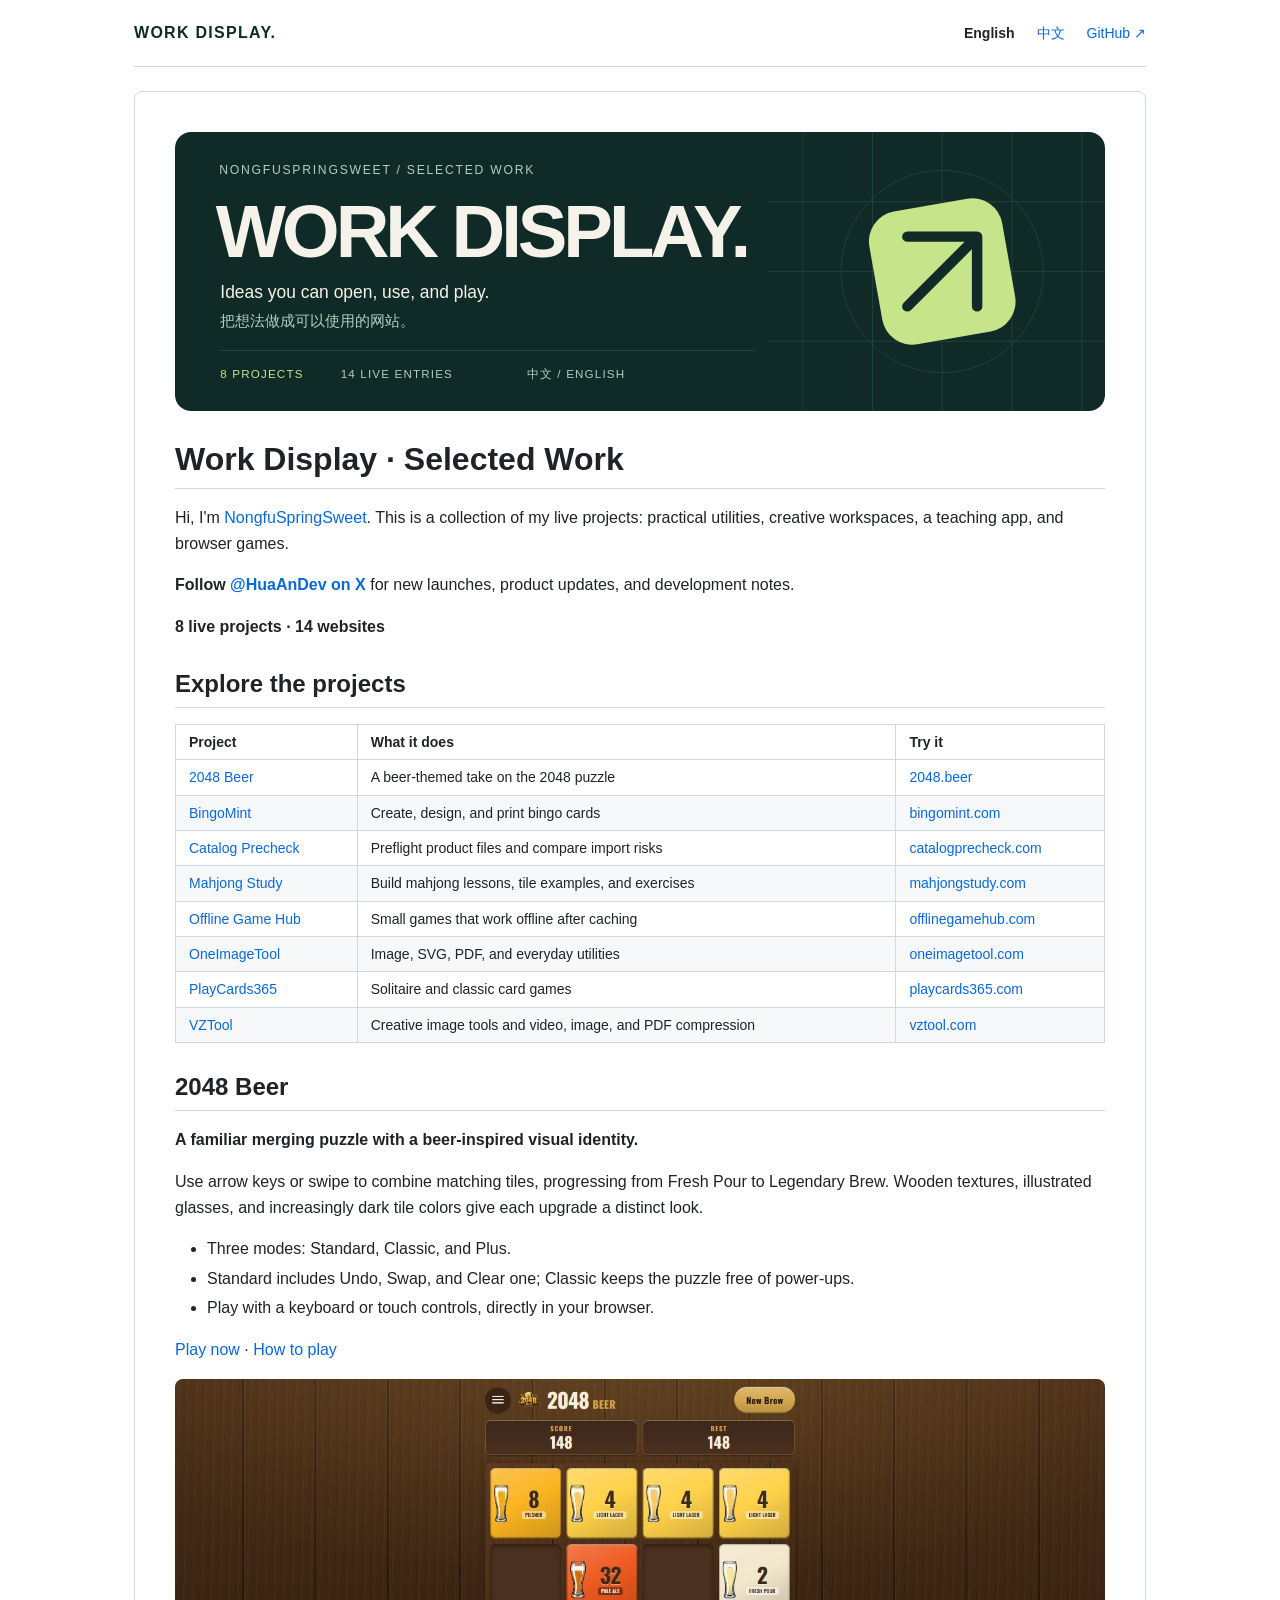
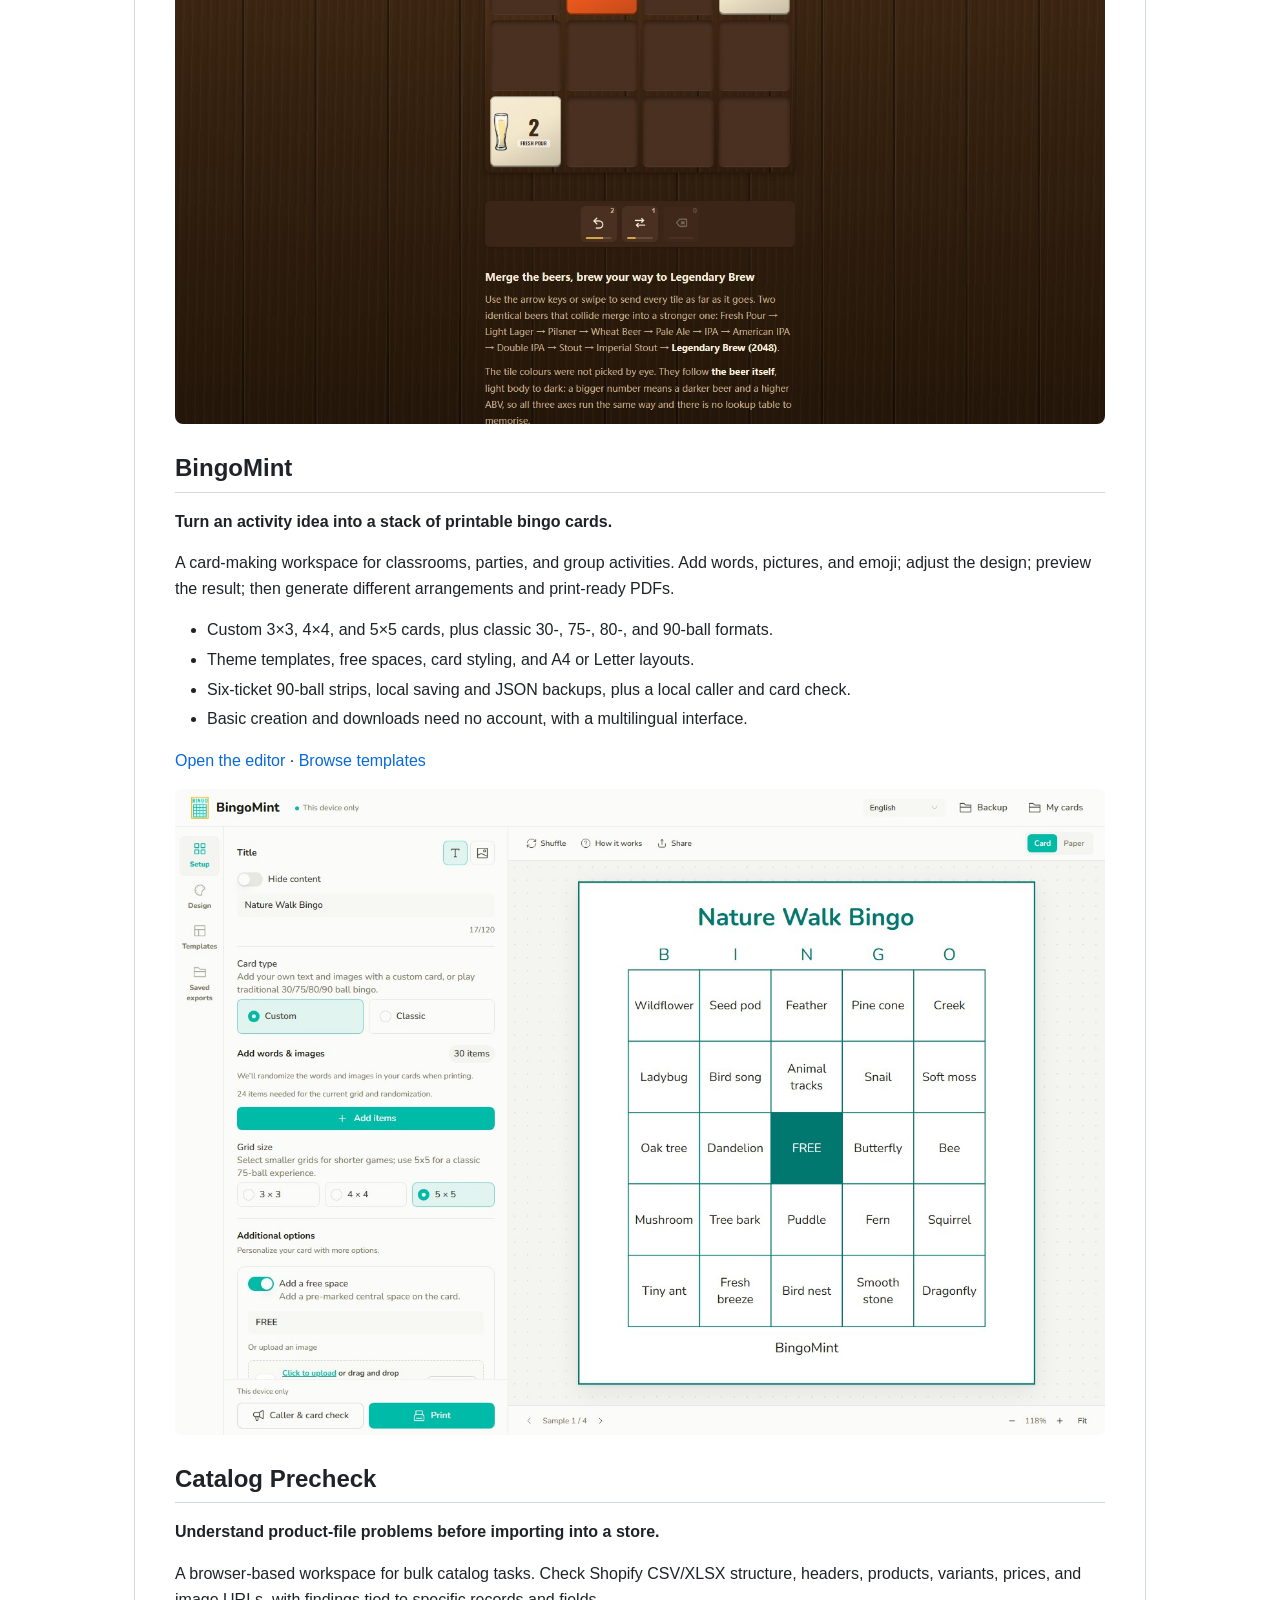
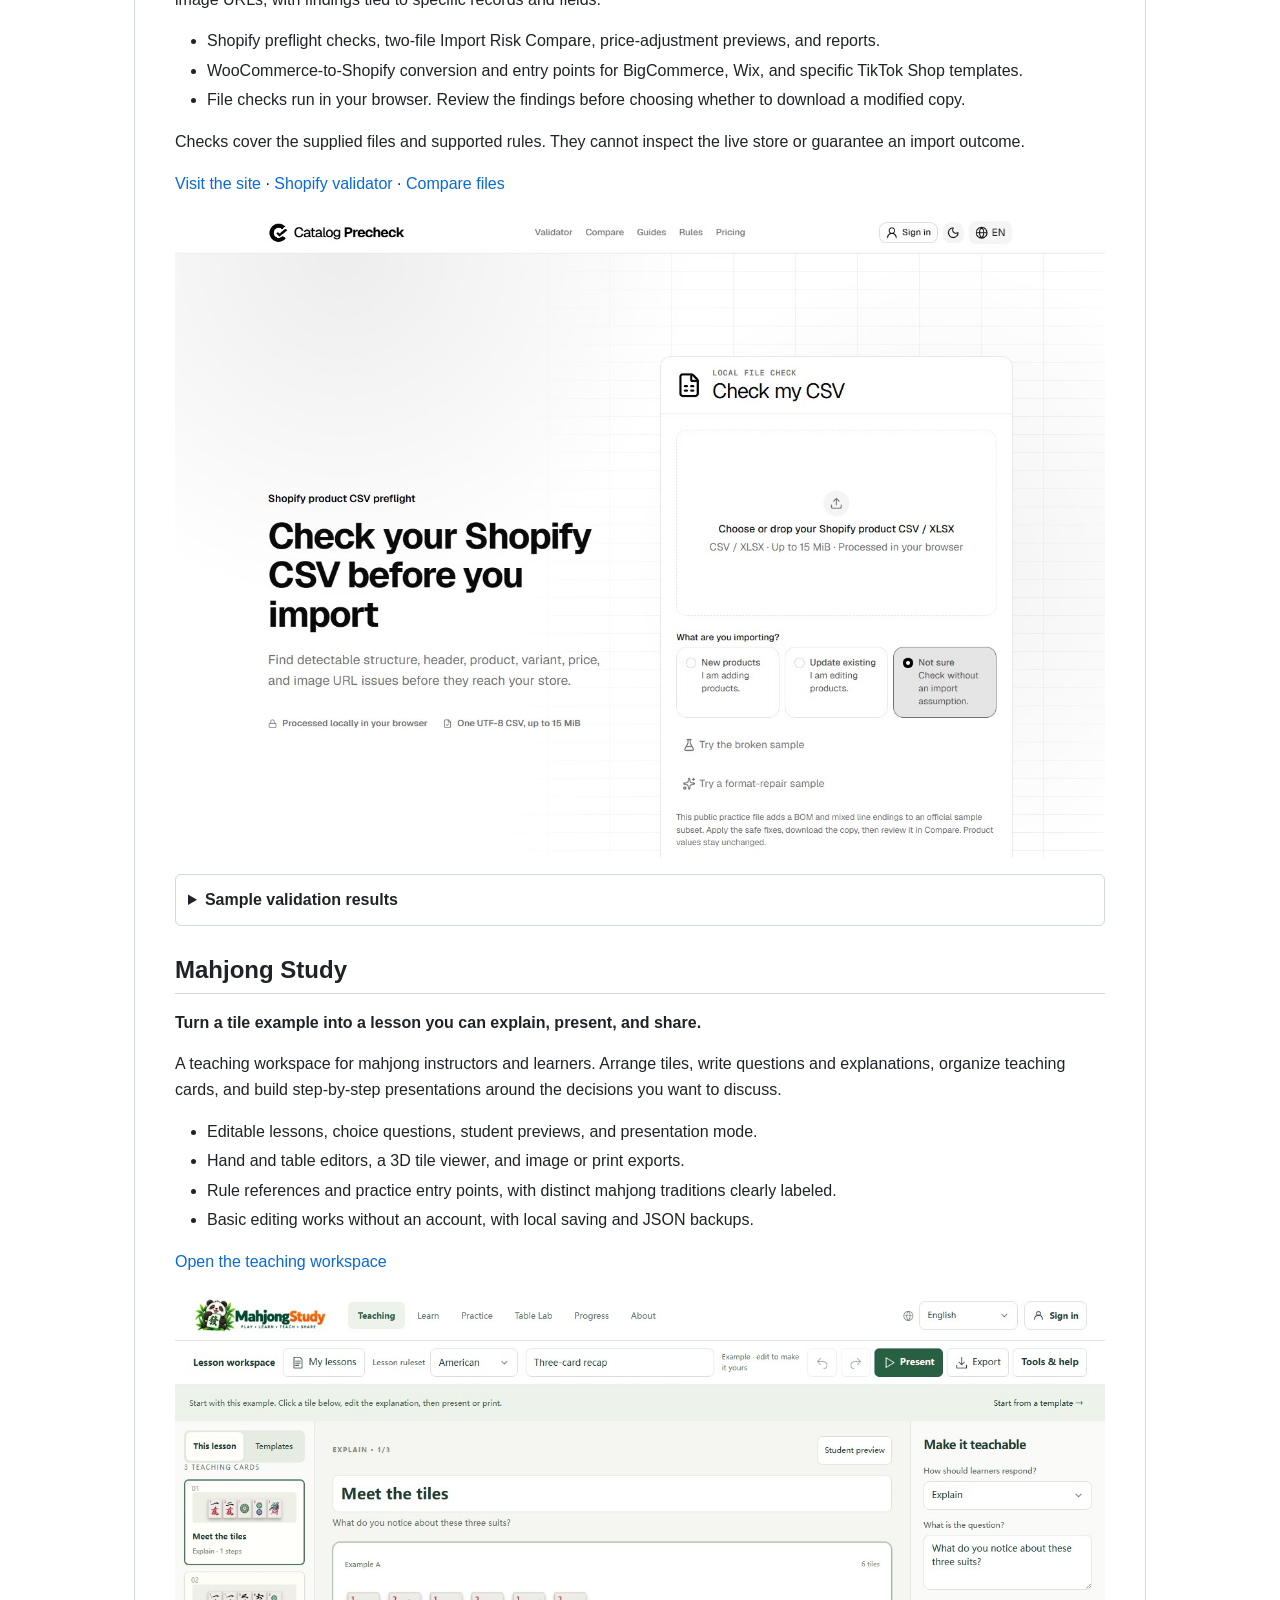
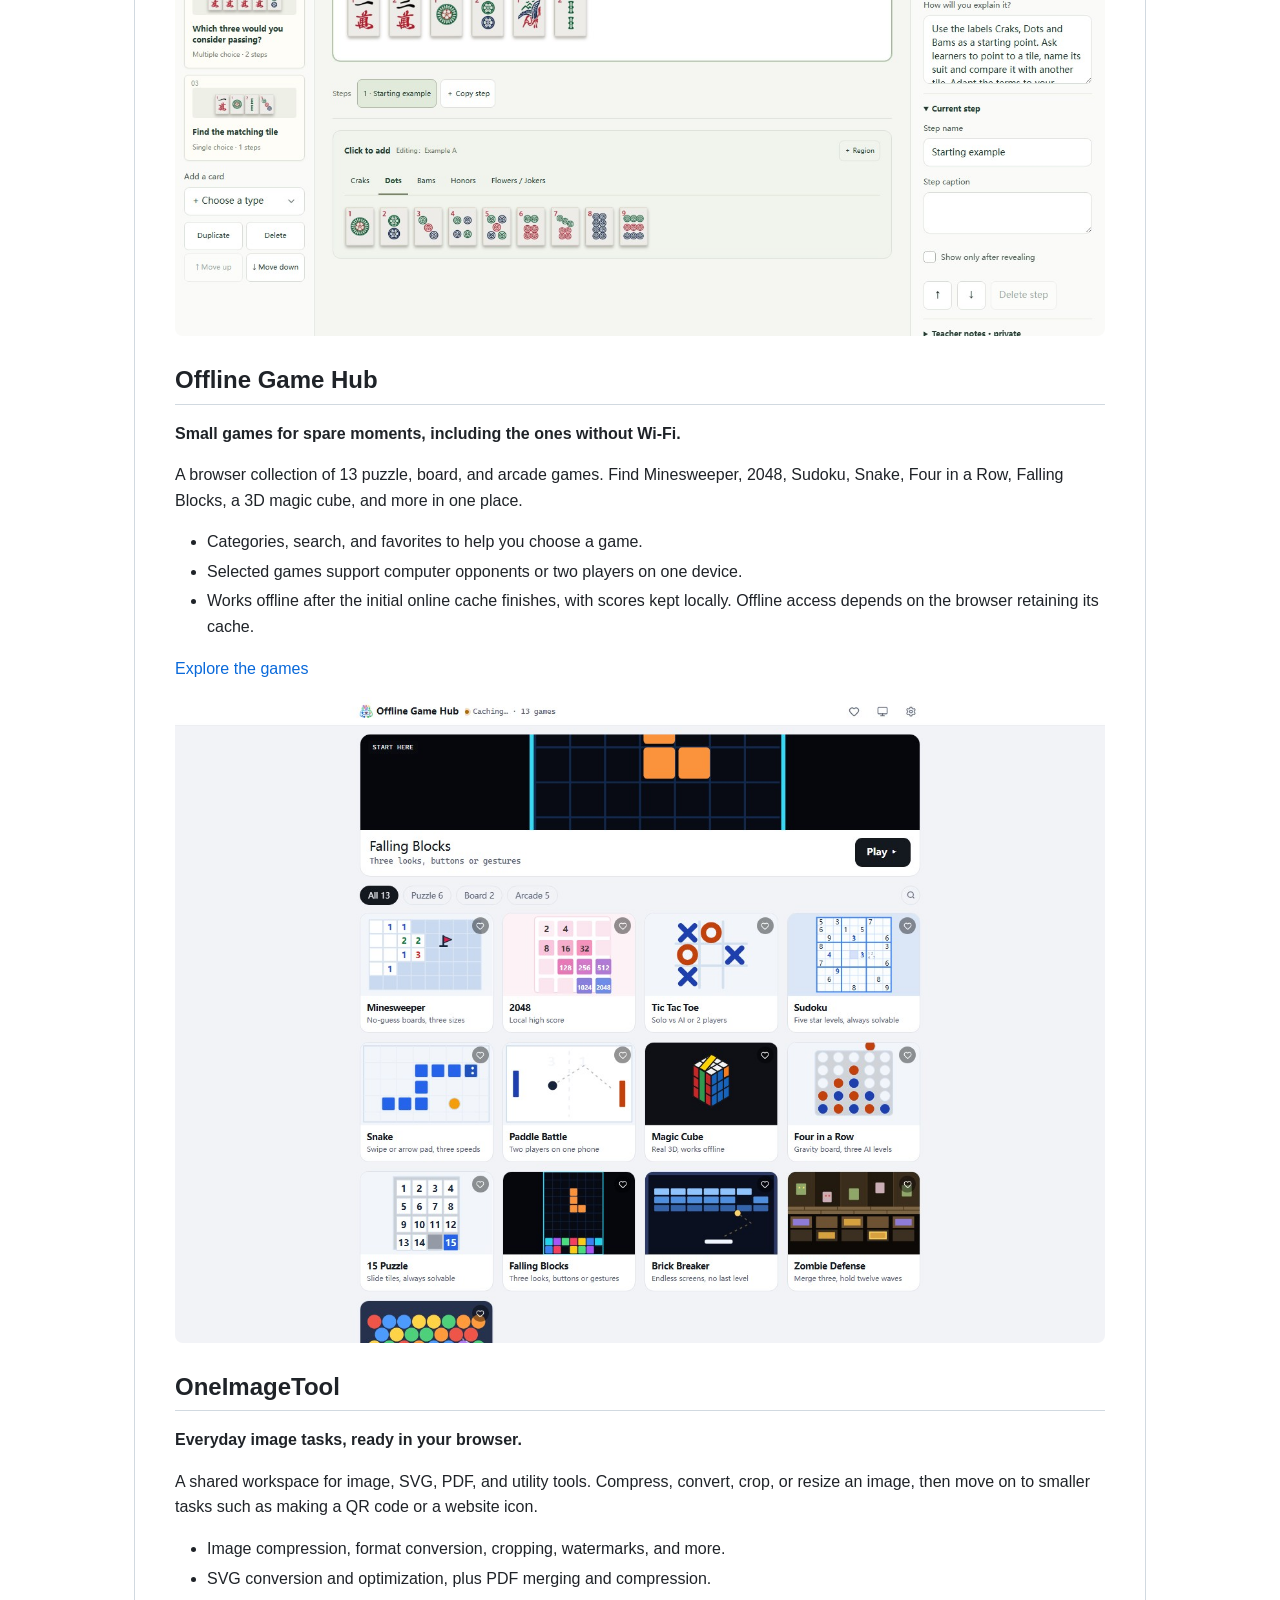
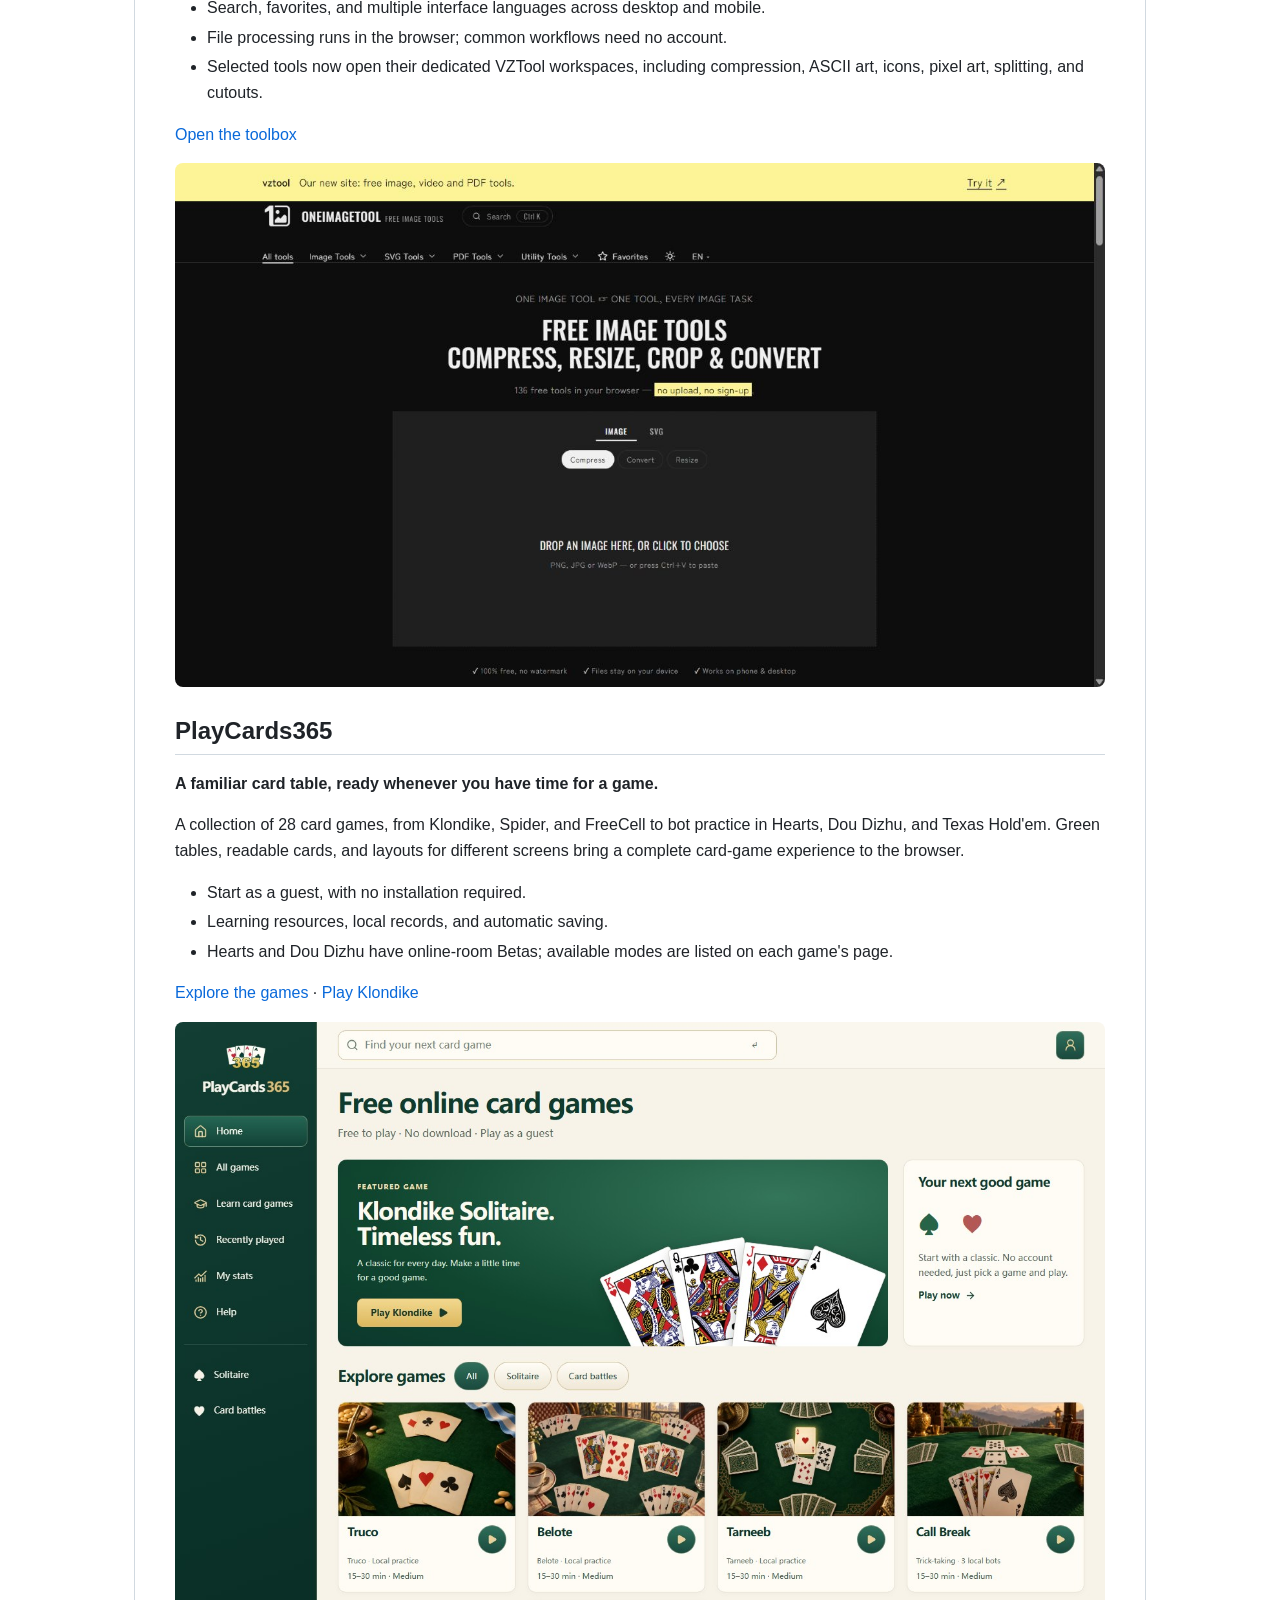
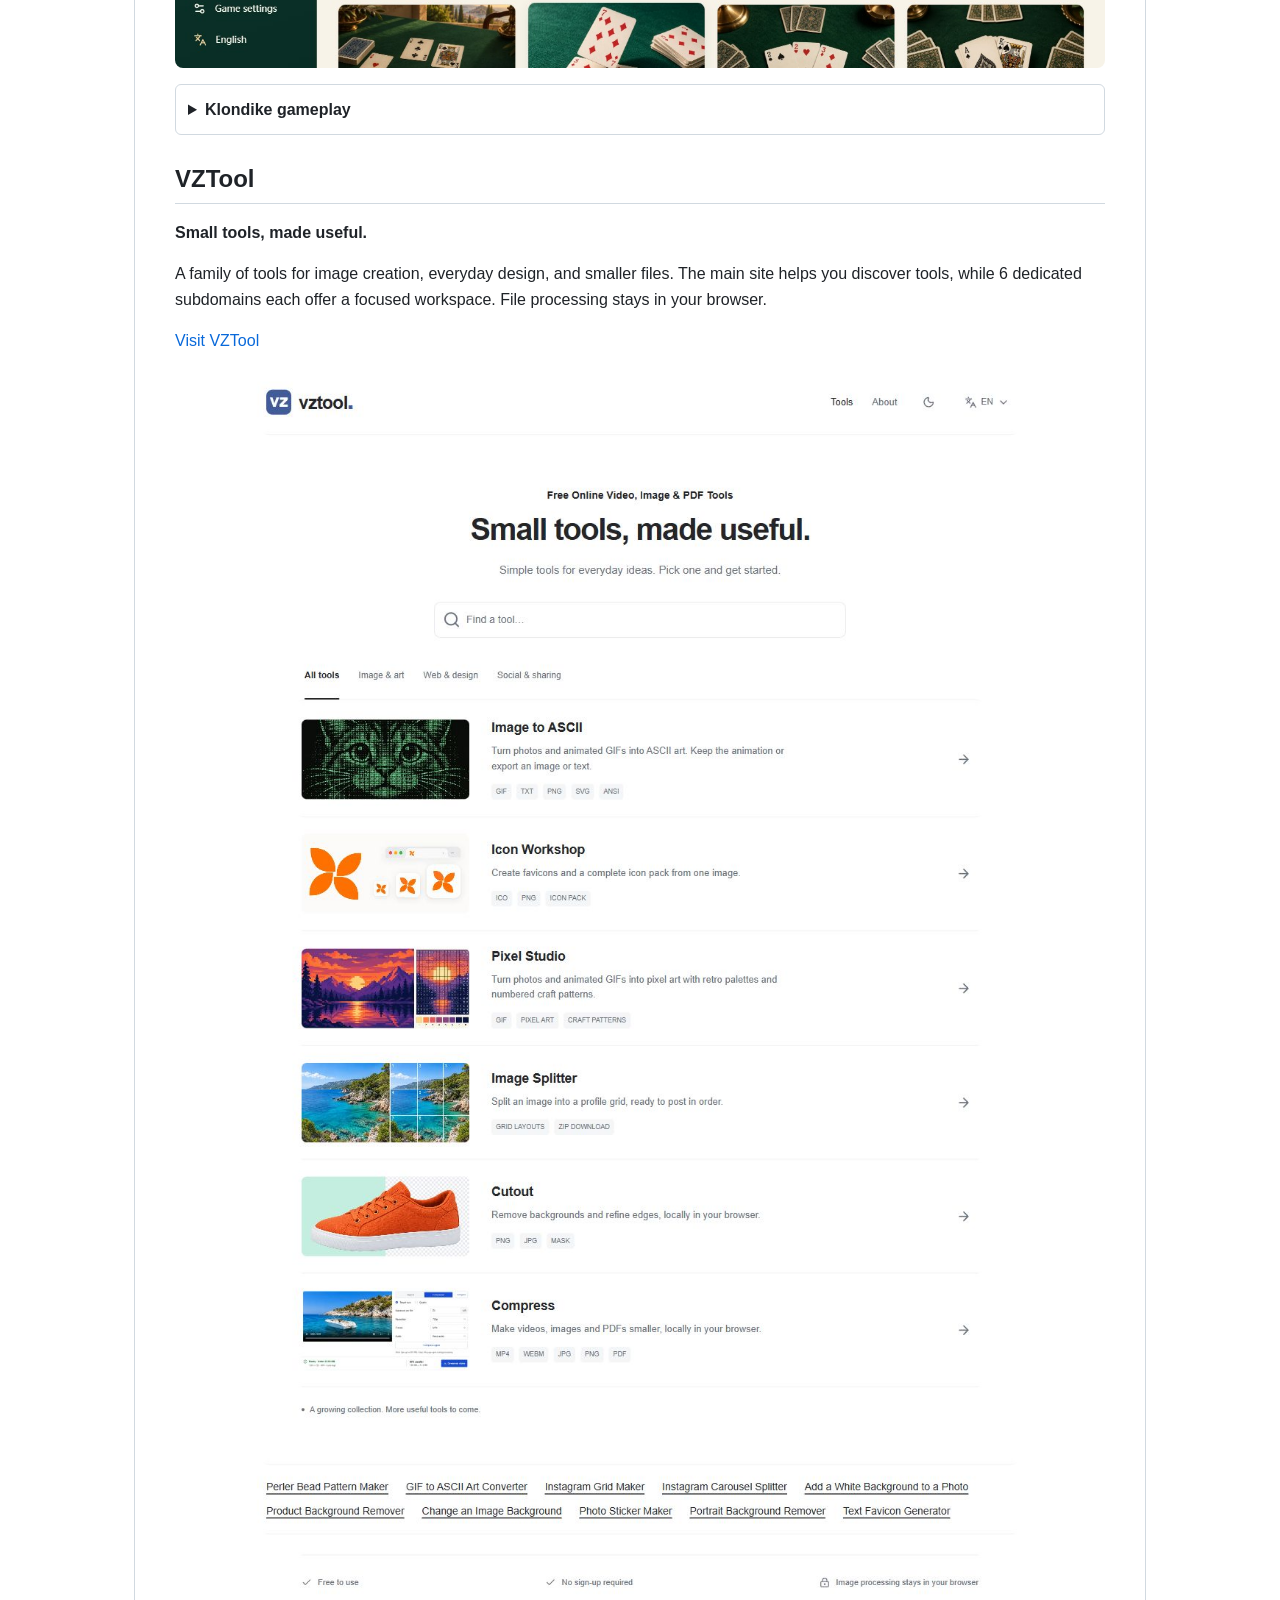
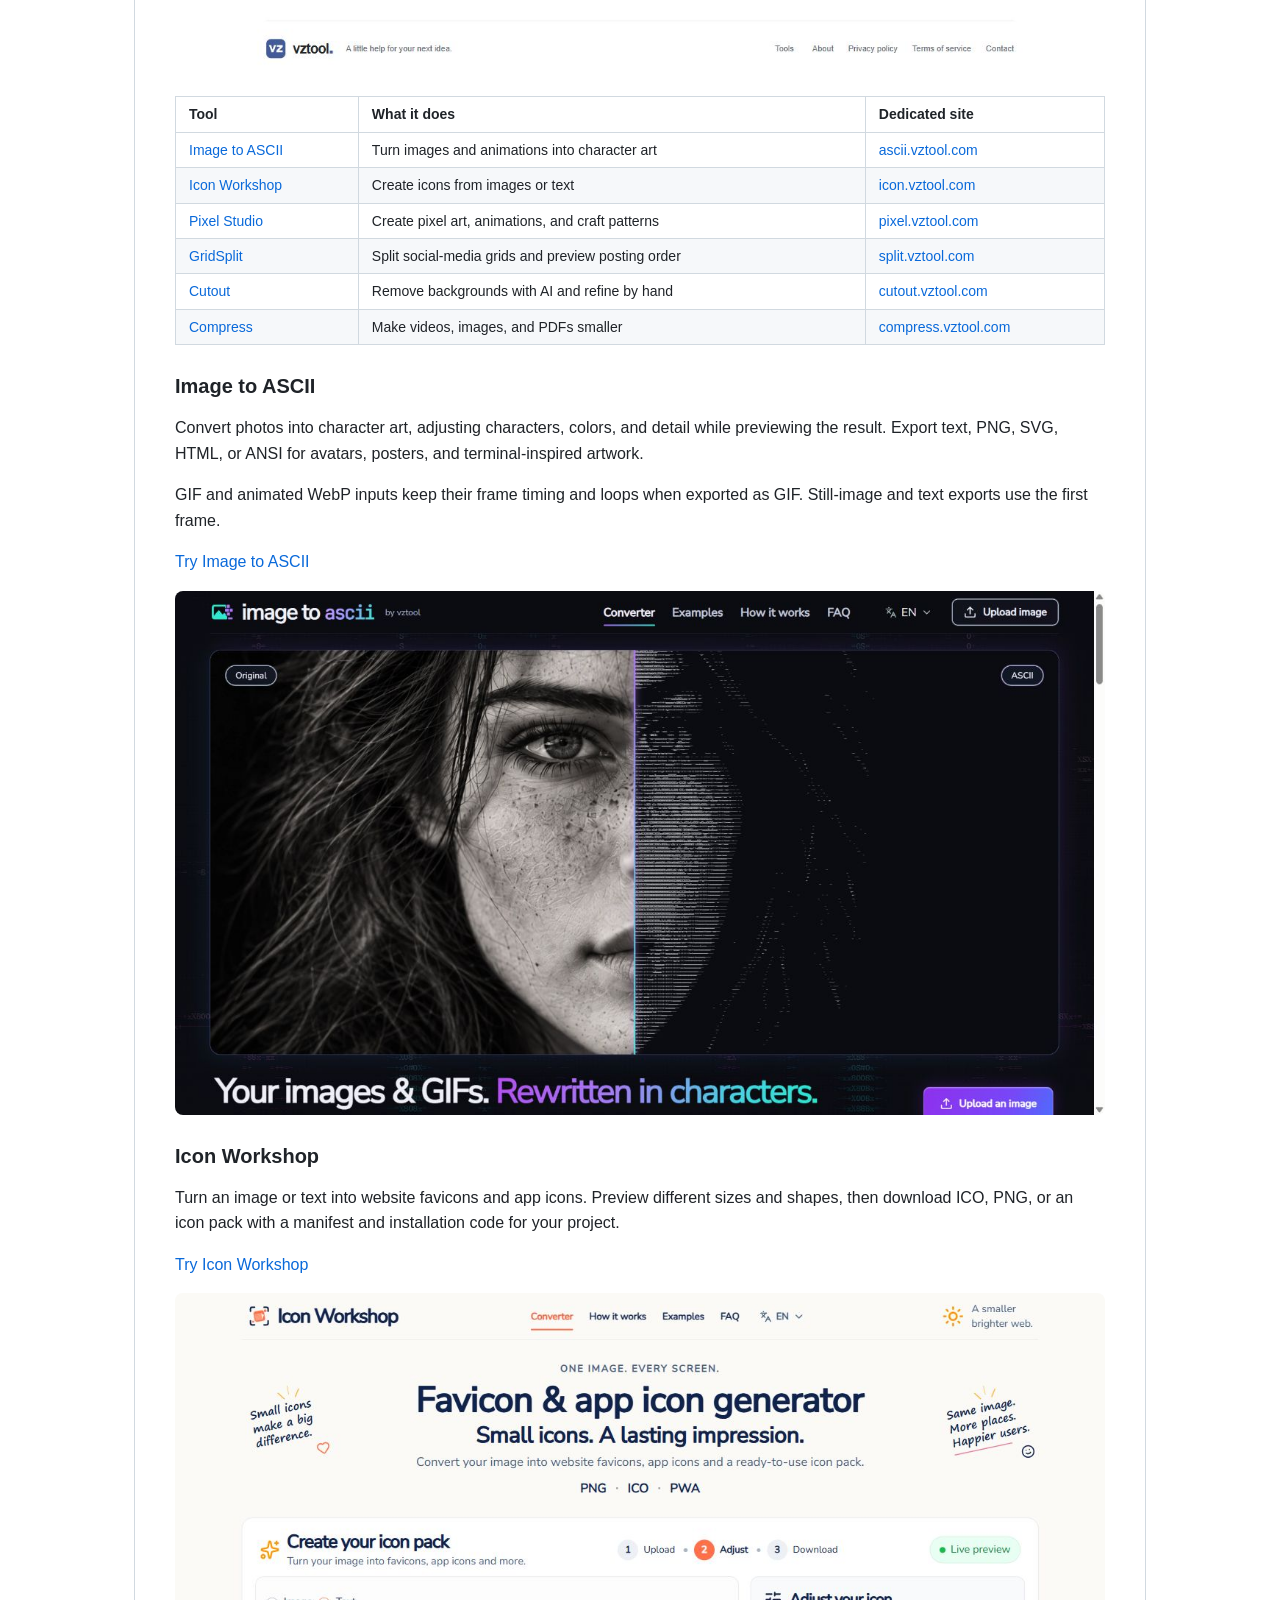
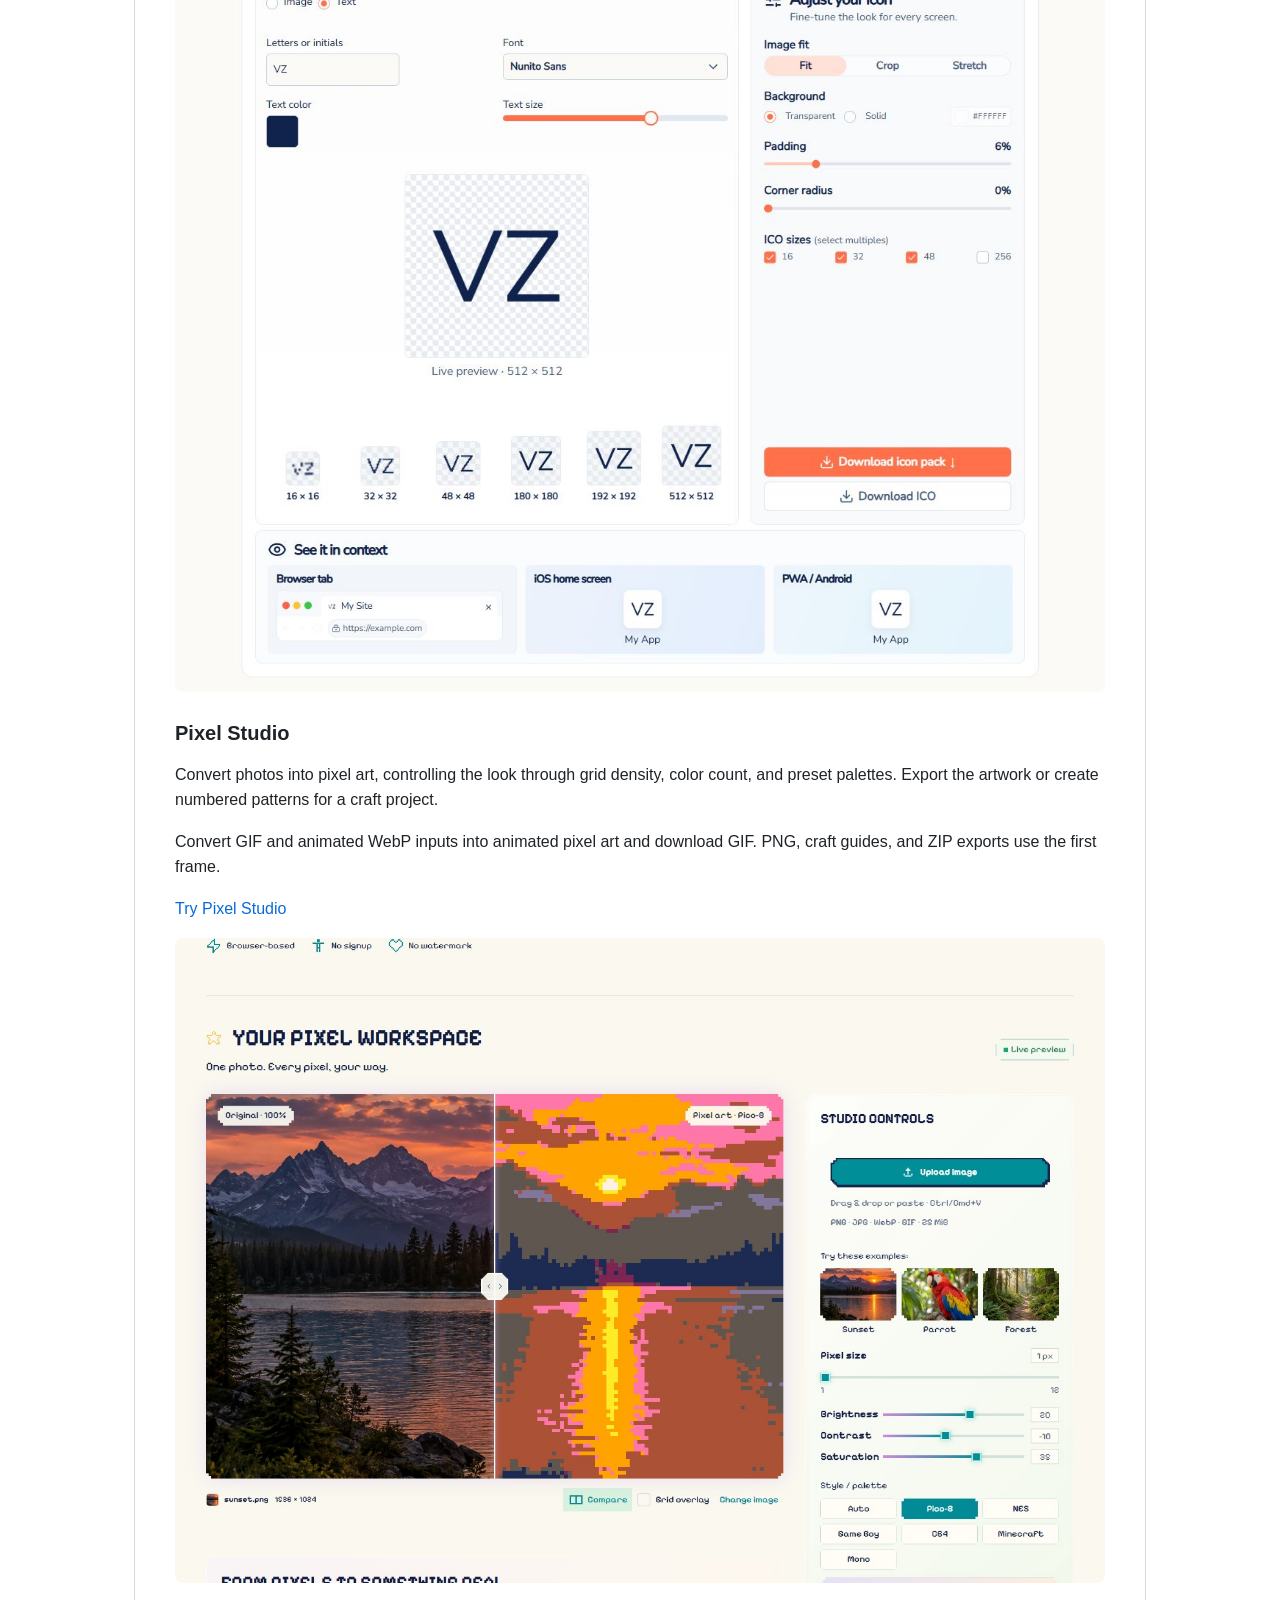
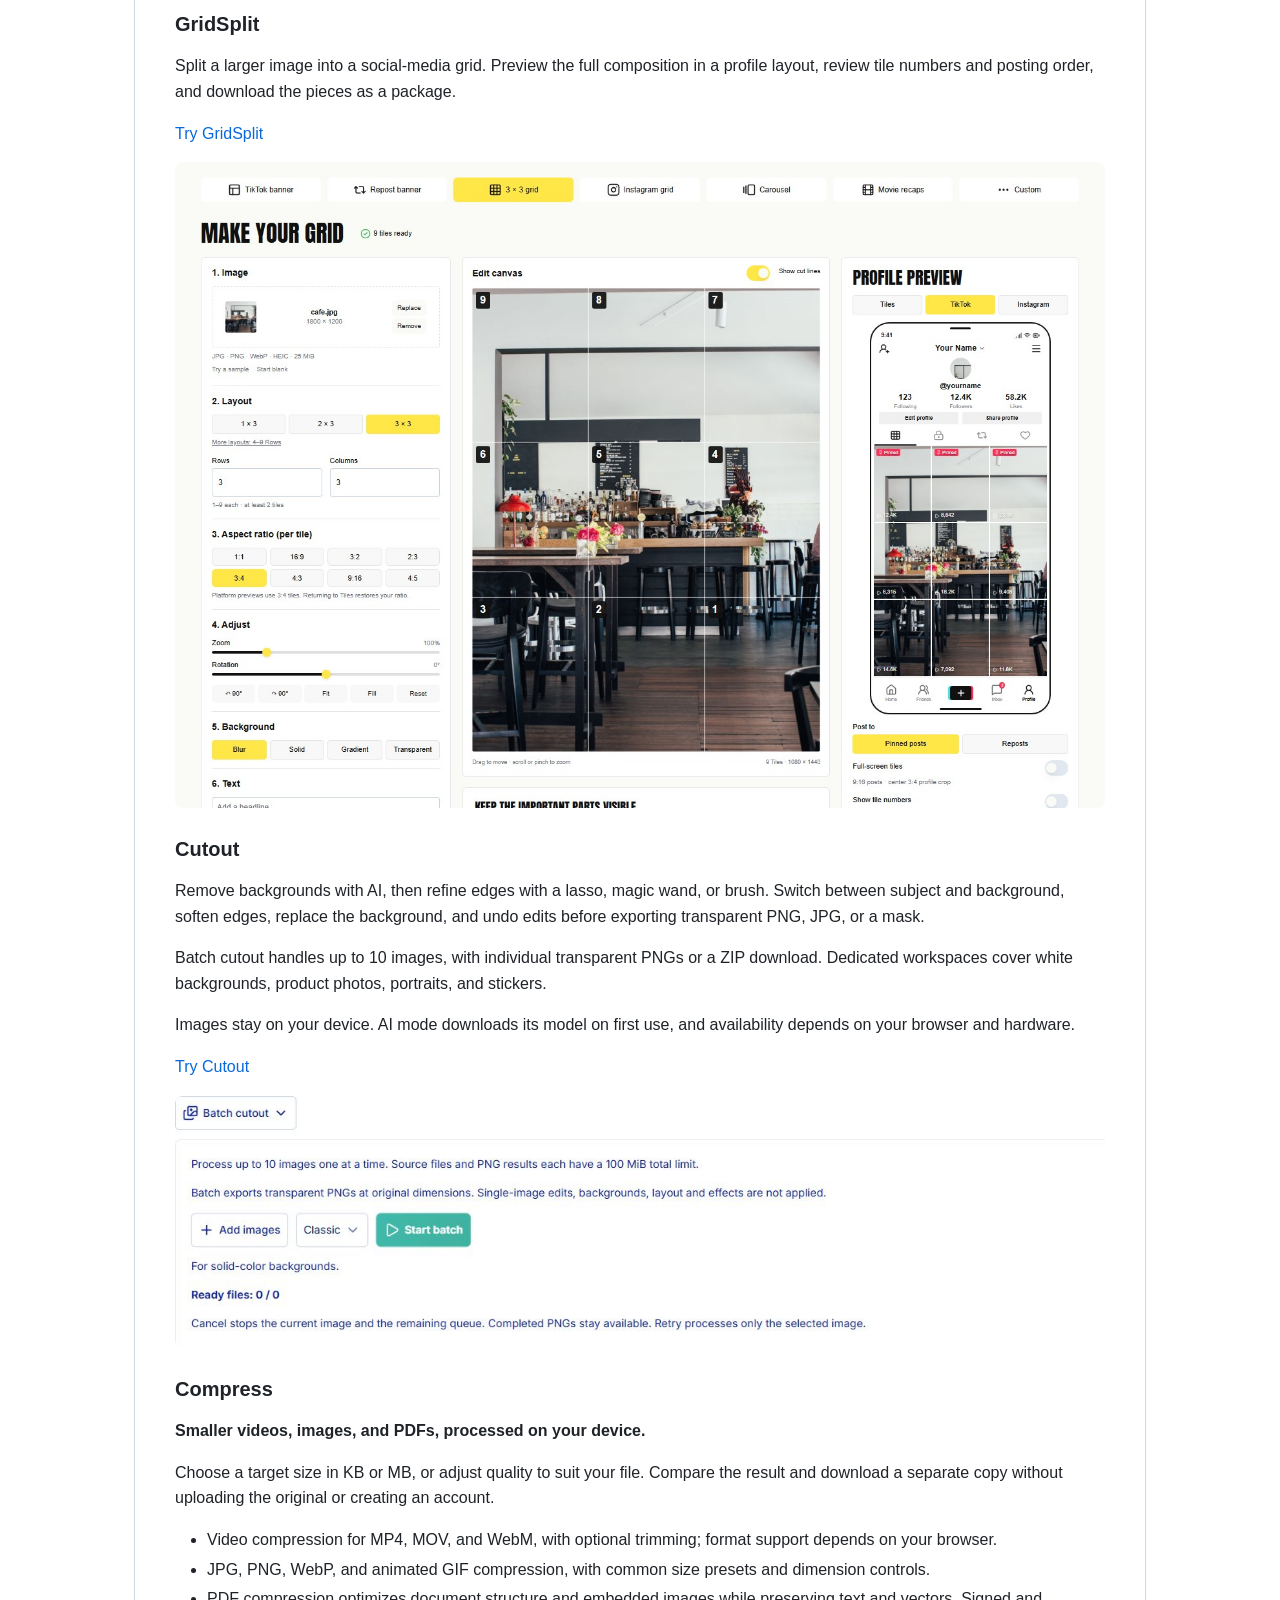
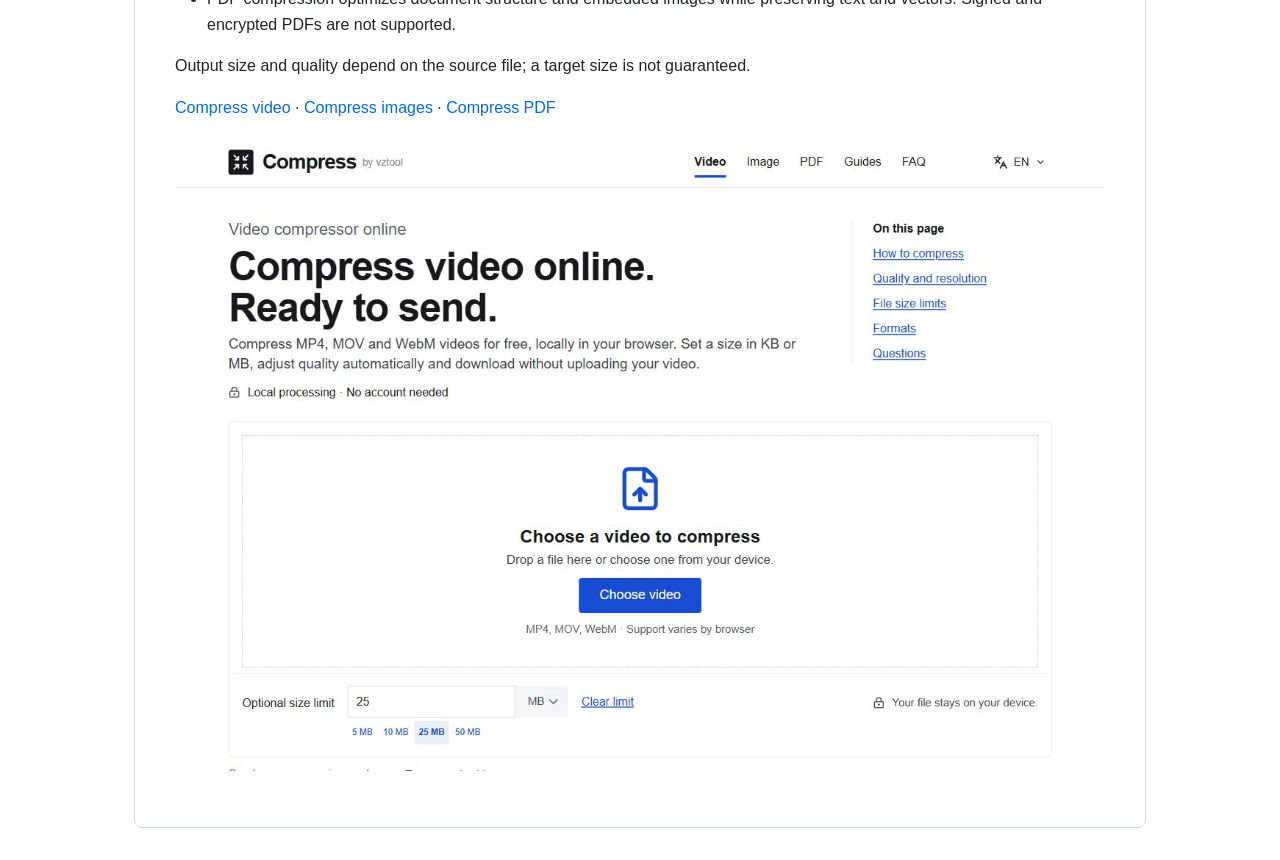
==== commit 7c10c1f8: "Use portfolio.vztool.com and make English the default page Changes since the previous release: fbdbb" ====
--- a/en.html
+++ b/en.html
@@ -5,9 +5,10 @@
   <meta name="viewport" content="width=device-width, initial-scale=1">
   <title>Work Display · Selected Work</title>
   <meta name="description" content="Live projects by NongfuSpringSweet: practical utilities, creative workspaces, mahjong teaching, and browser games. 8 projects, 14 live entries.">
-  <link rel="canonical" href="https://nongfuspringsweet.github.io/workdisplay/en.html">
-  <link rel="alternate" hreflang="zh-CN" href="https://nongfuspringsweet.github.io/workdisplay/">
-  <link rel="alternate" hreflang="en" href="https://nongfuspringsweet.github.io/workdisplay/en.html">
+  <link rel="canonical" href="https://portfolio.vztool.com/">
+  <link rel="alternate" hreflang="zh-CN" href="https://portfolio.vztool.com/zh.html">
+  <link rel="alternate" hreflang="en" href="https://portfolio.vztool.com/">
+  <link rel="alternate" hreflang="x-default" href="https://portfolio.vztool.com/">
   <link rel="stylesheet" href="assets/site.css">
 </head>
 <body>
@@ -15,8 +16,8 @@
   <header class="site-header">
     <a class="site-brand" href="./">WORK DISPLAY.</a>
     <nav class="site-nav" aria-label="Navigation and language">
-      <a href="./" lang="zh-CN">中文</a>
-      <a href="en.html" lang="en" aria-current="page">English</a>
+      <a href="./" lang="en" aria-current="page">English</a>
+      <a href="zh.html" lang="zh-CN">中文</a>
       <a href="https://github.com/NongfuSpringSweet/workdisplay">GitHub ↗</a>
     </nav>
   </header>
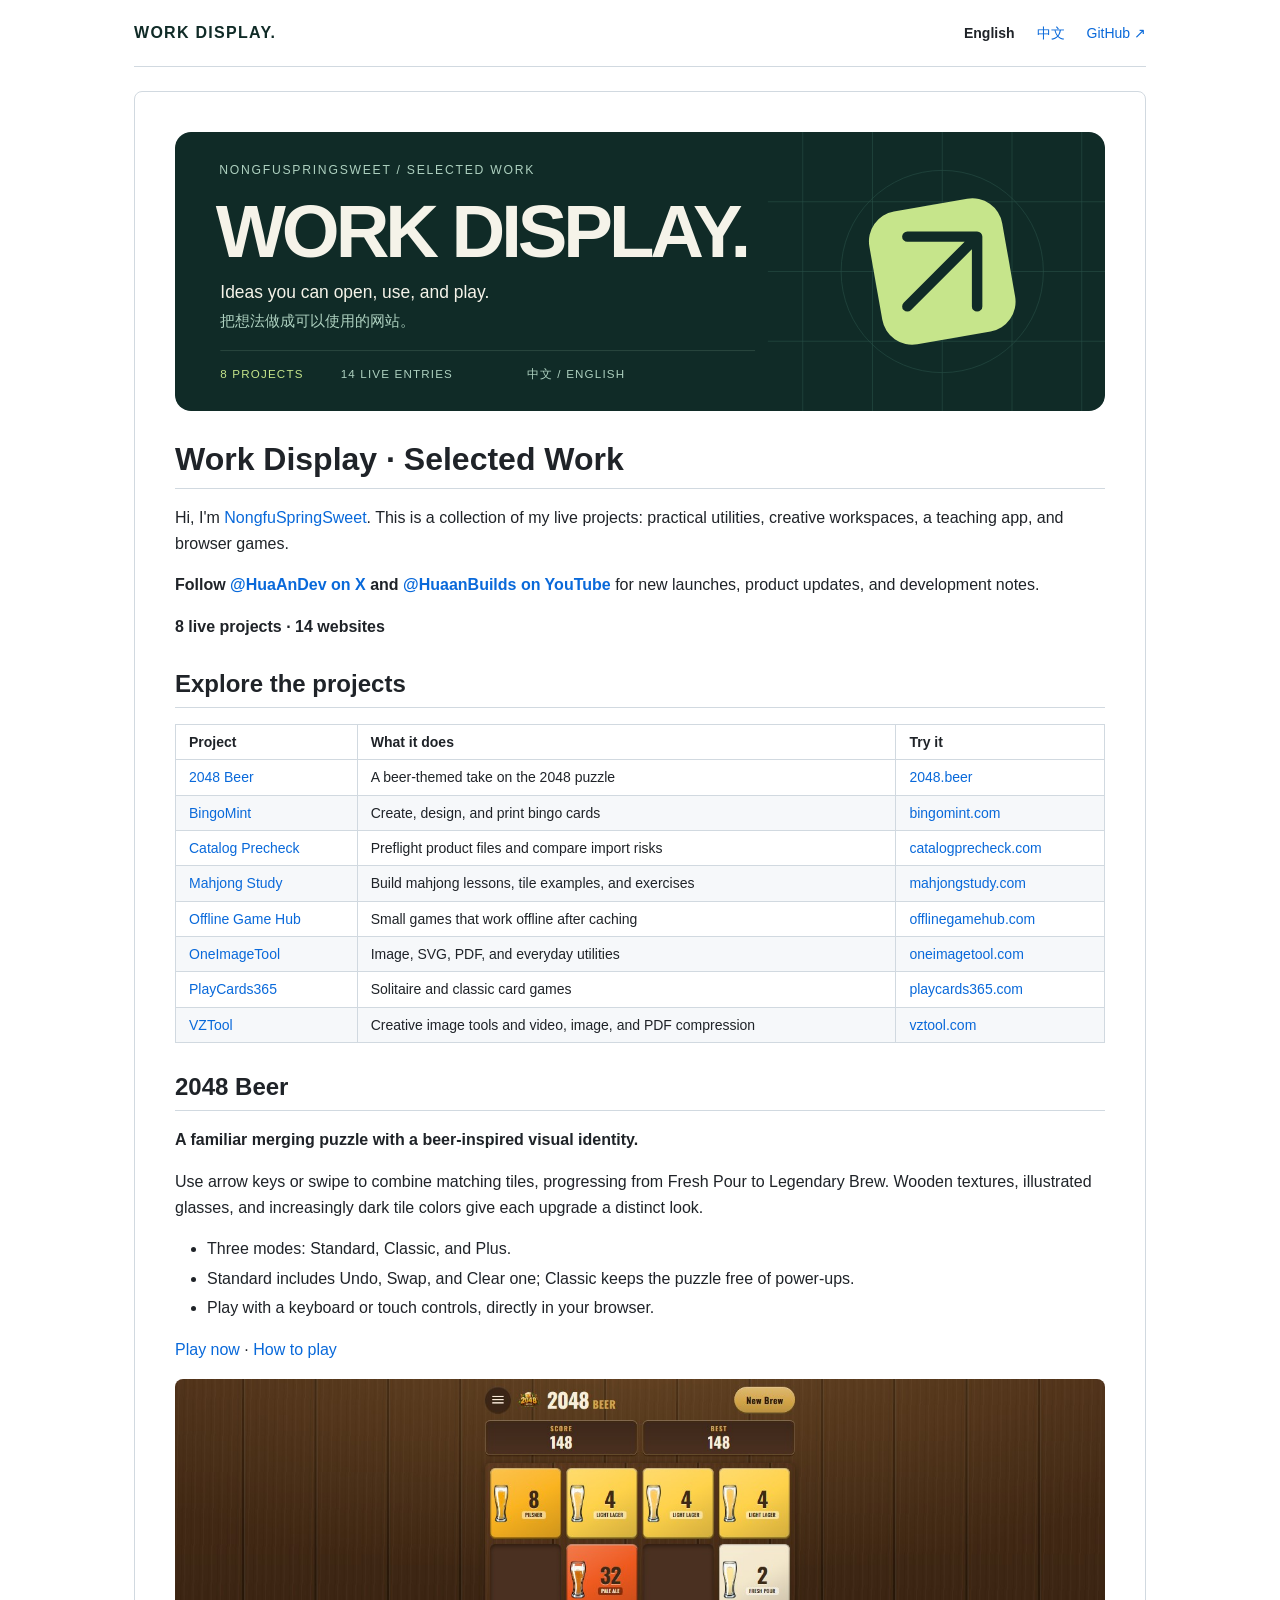
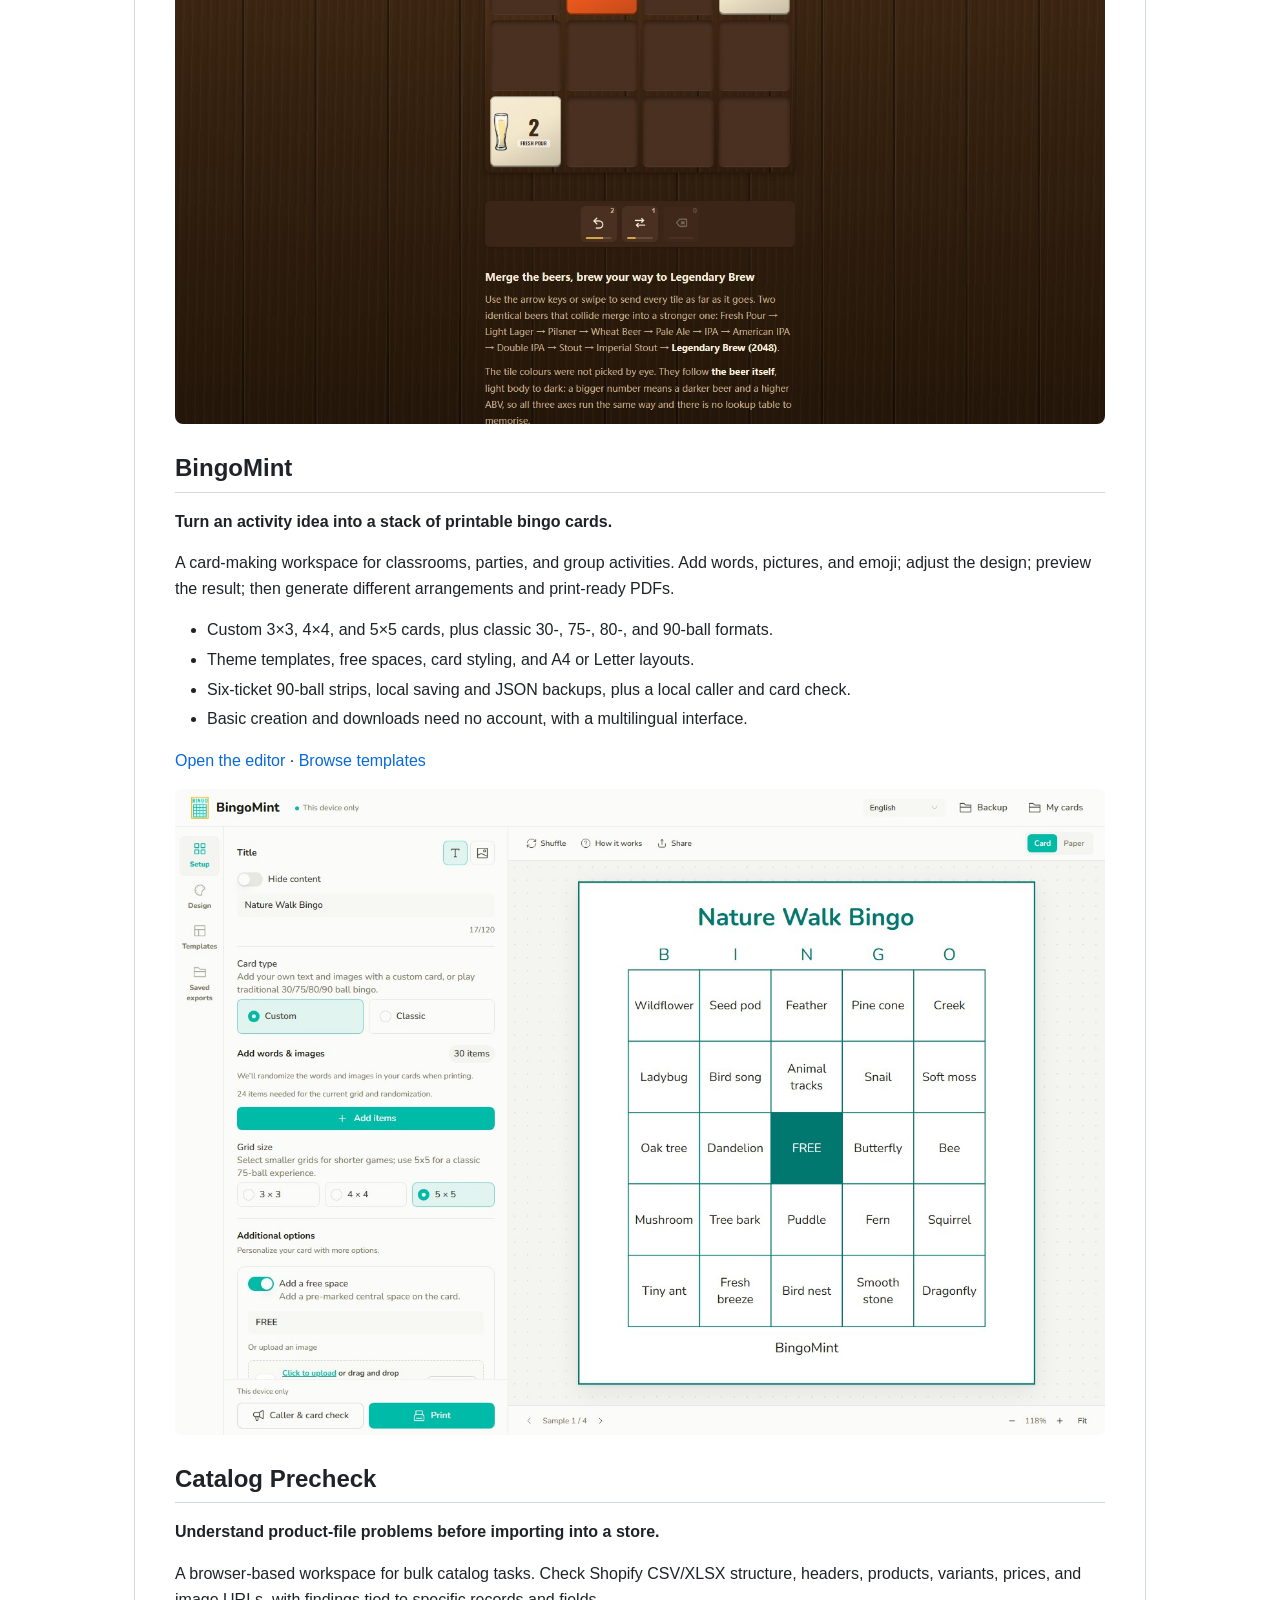
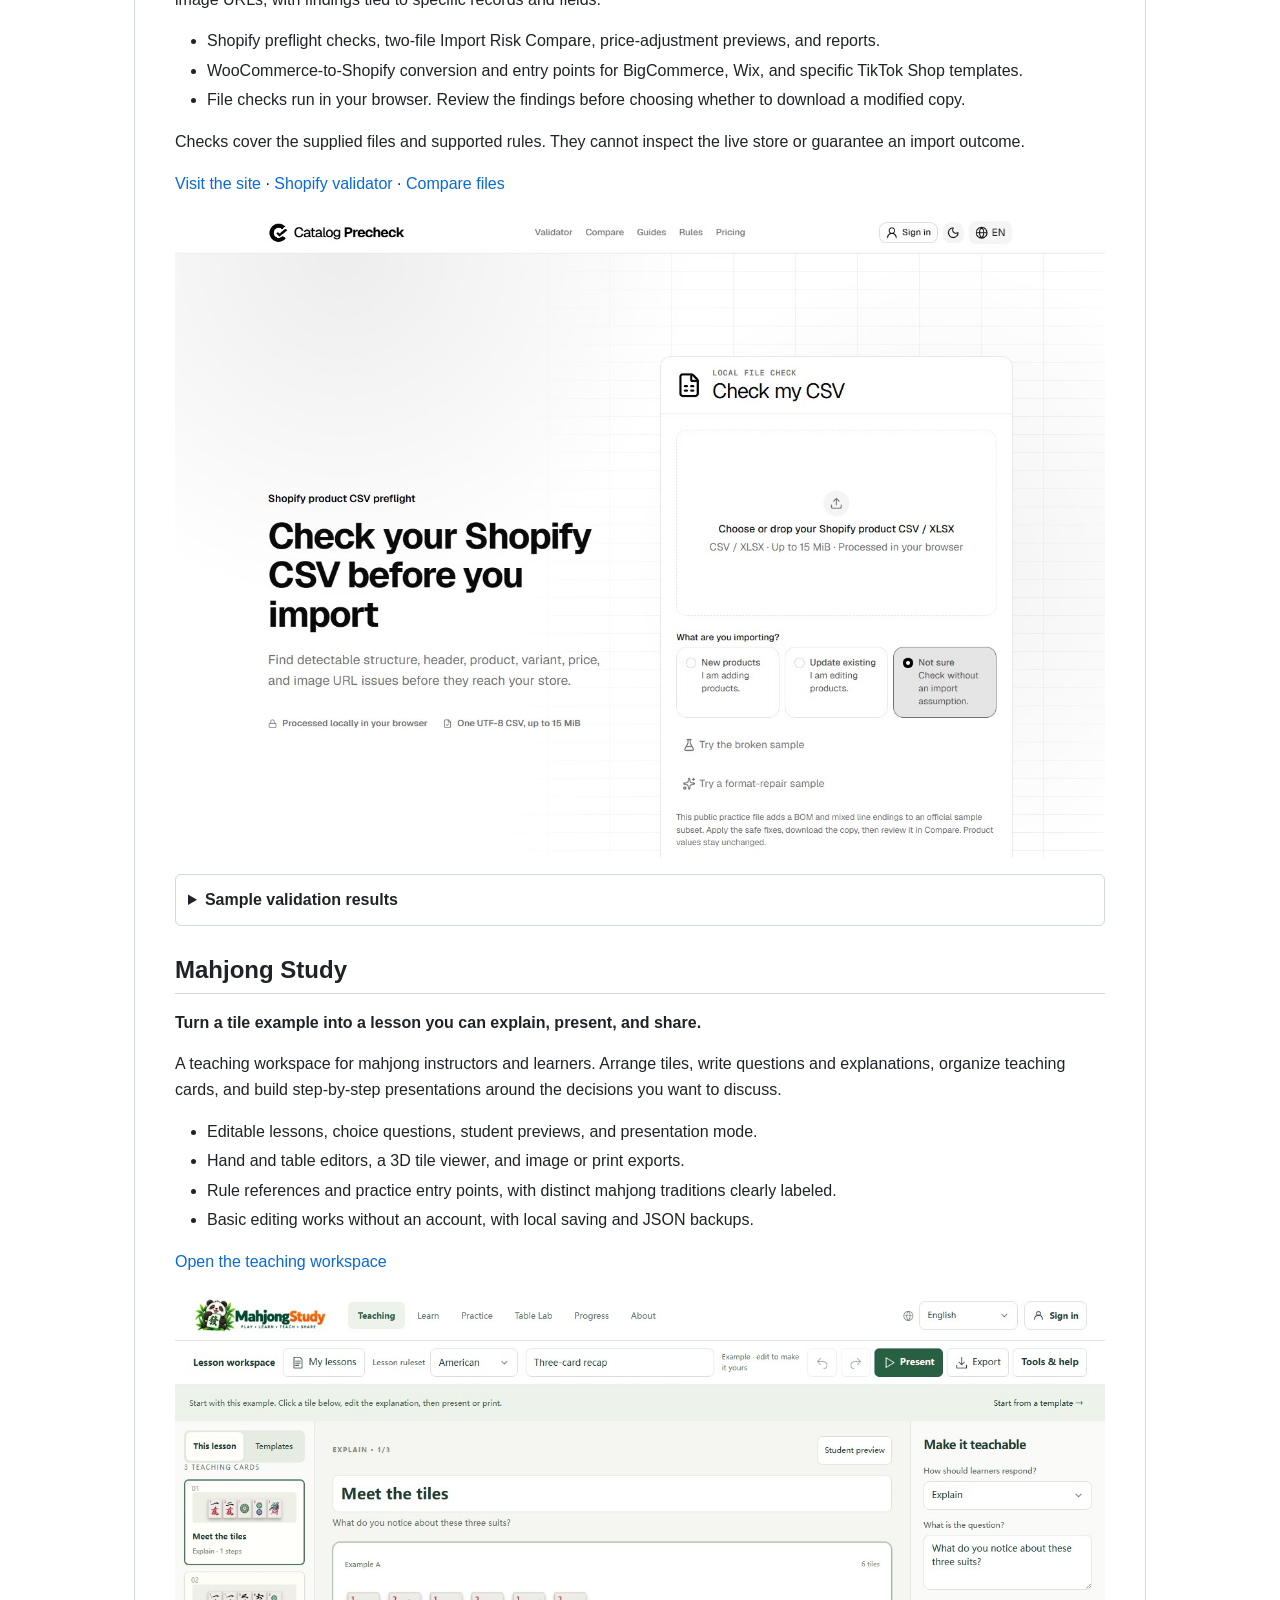
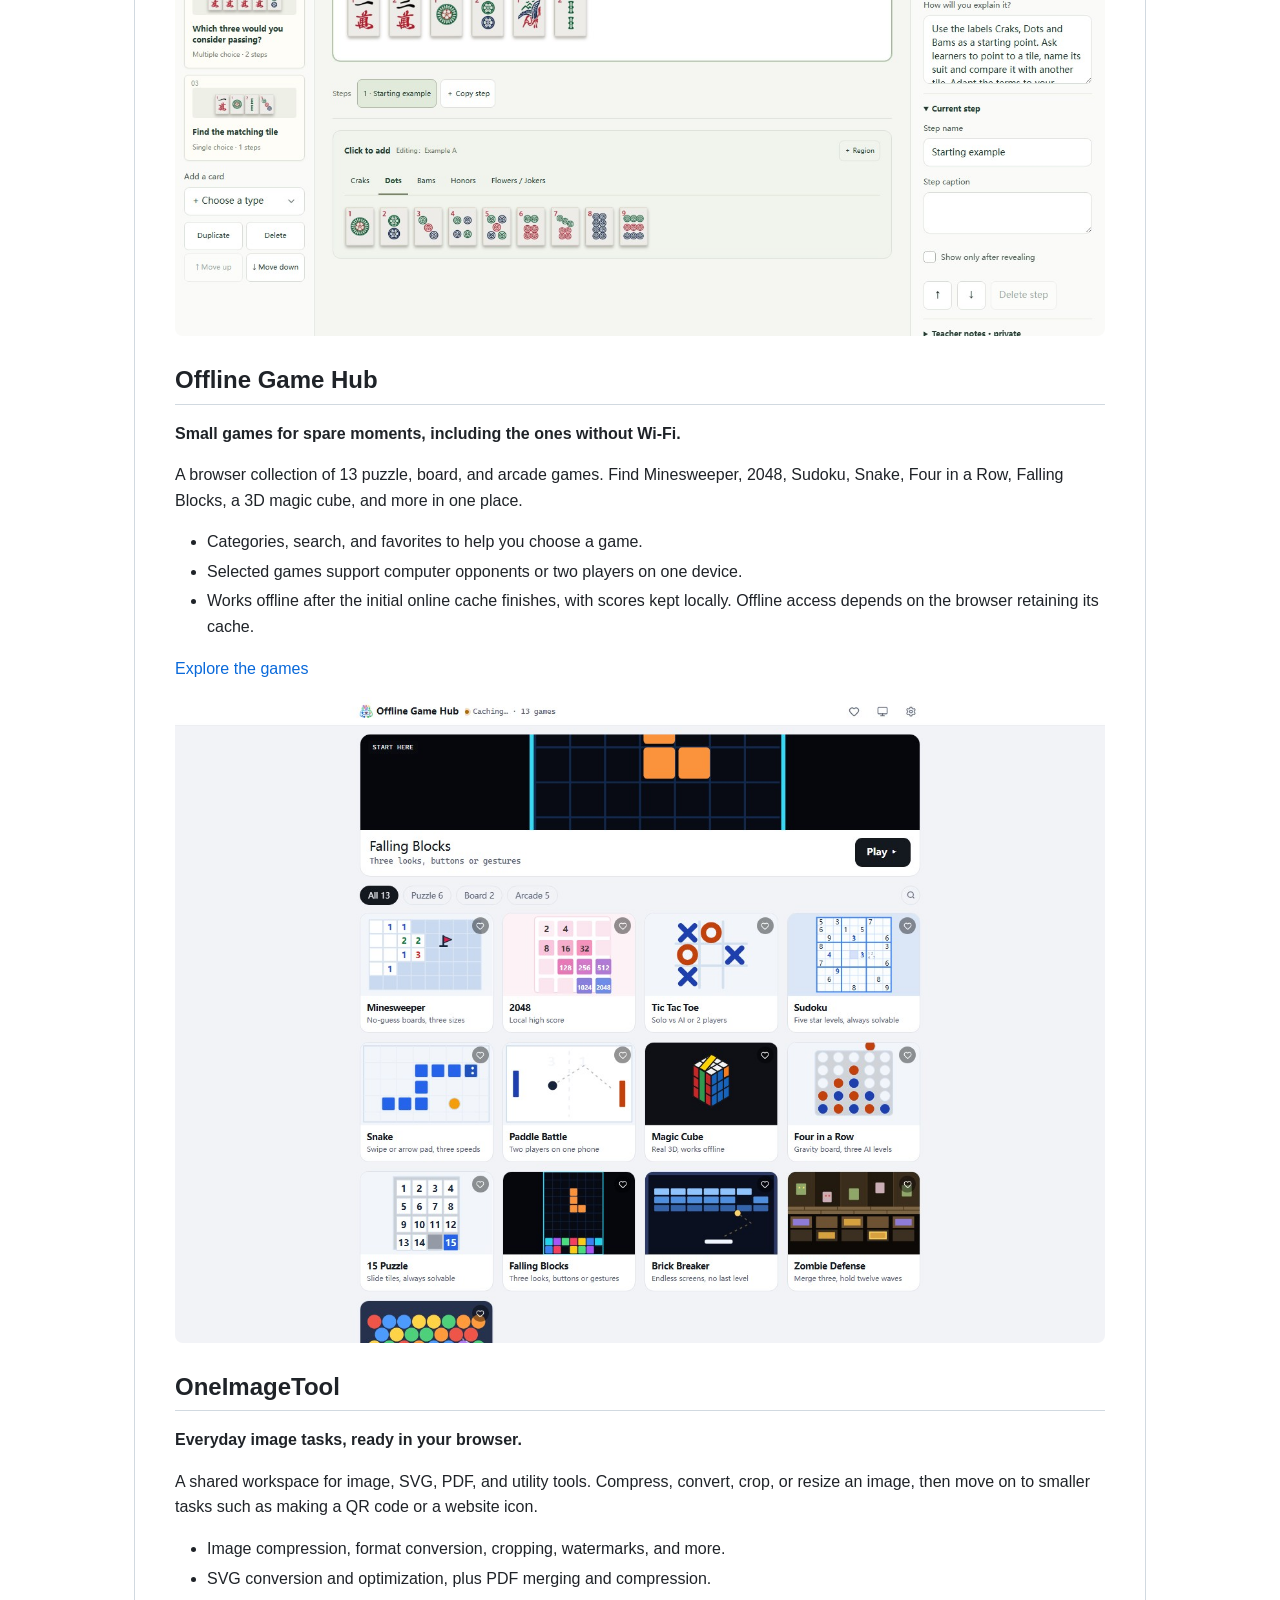
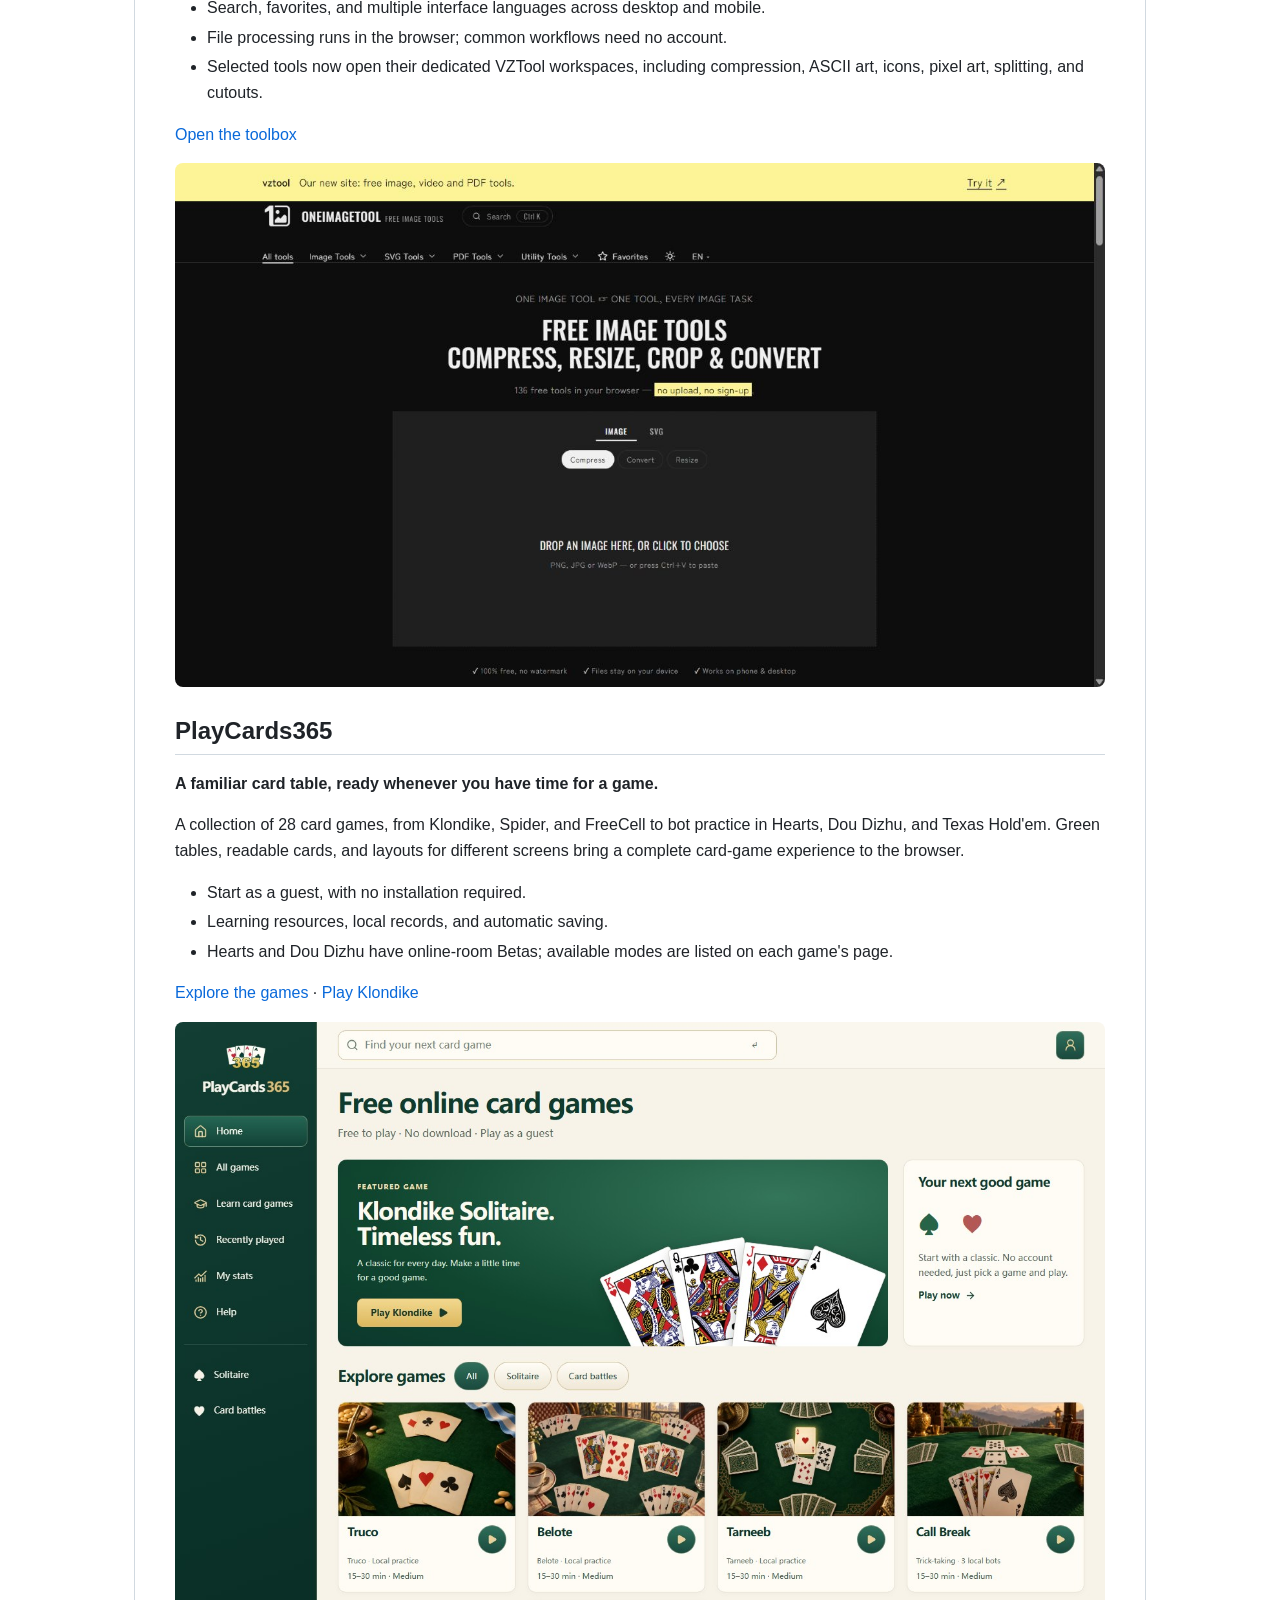
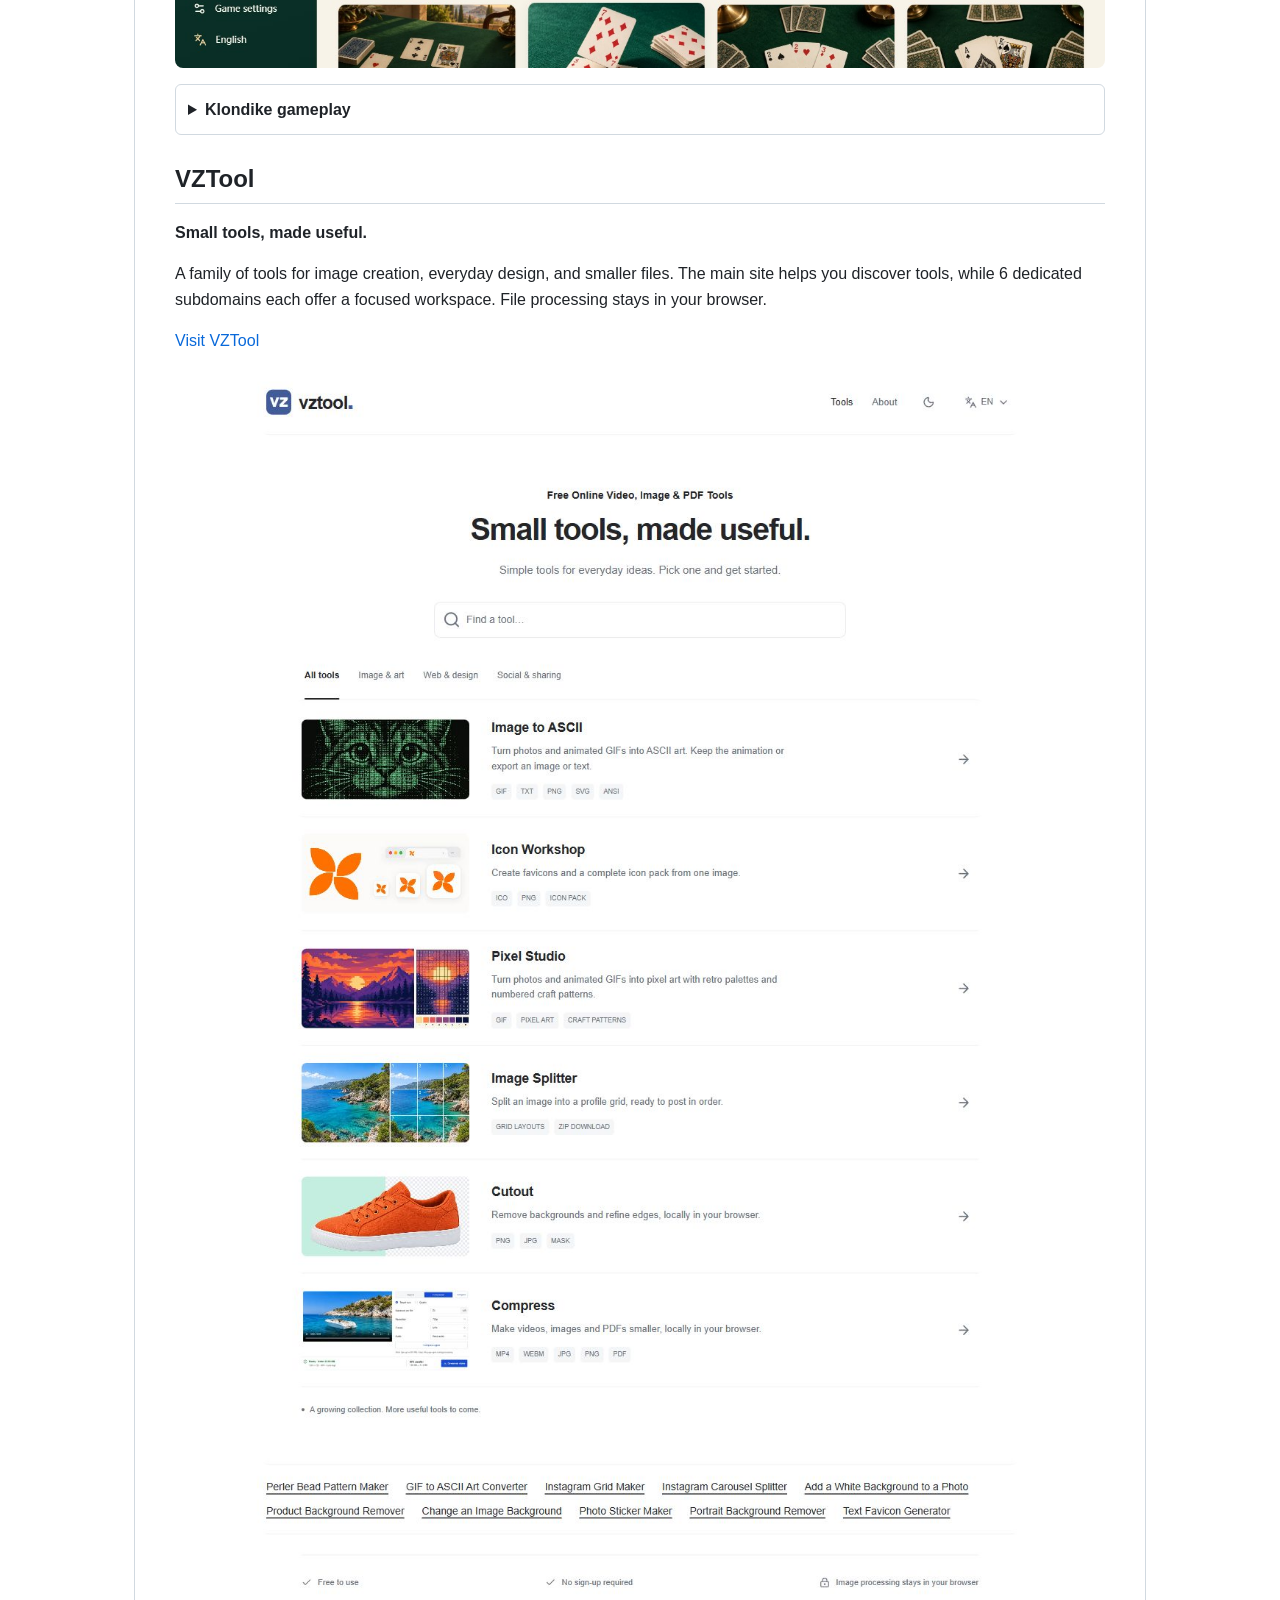
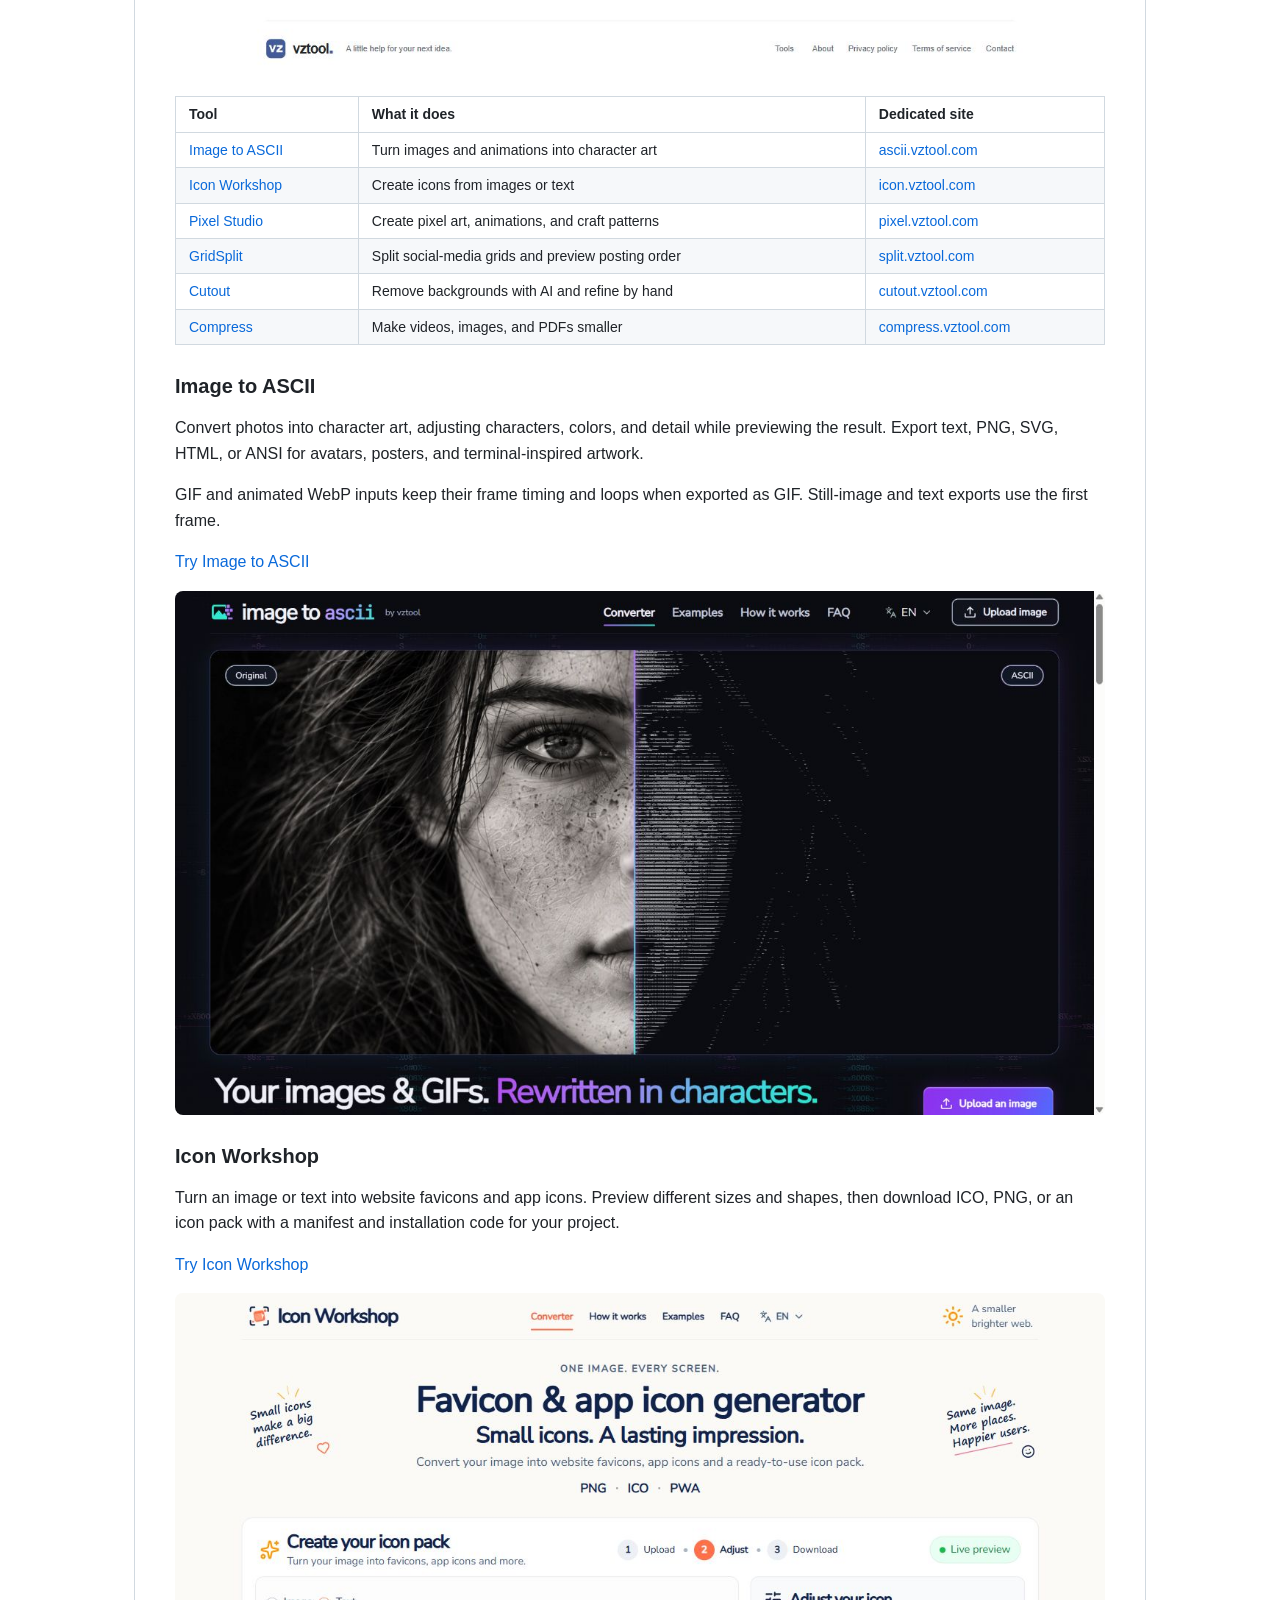
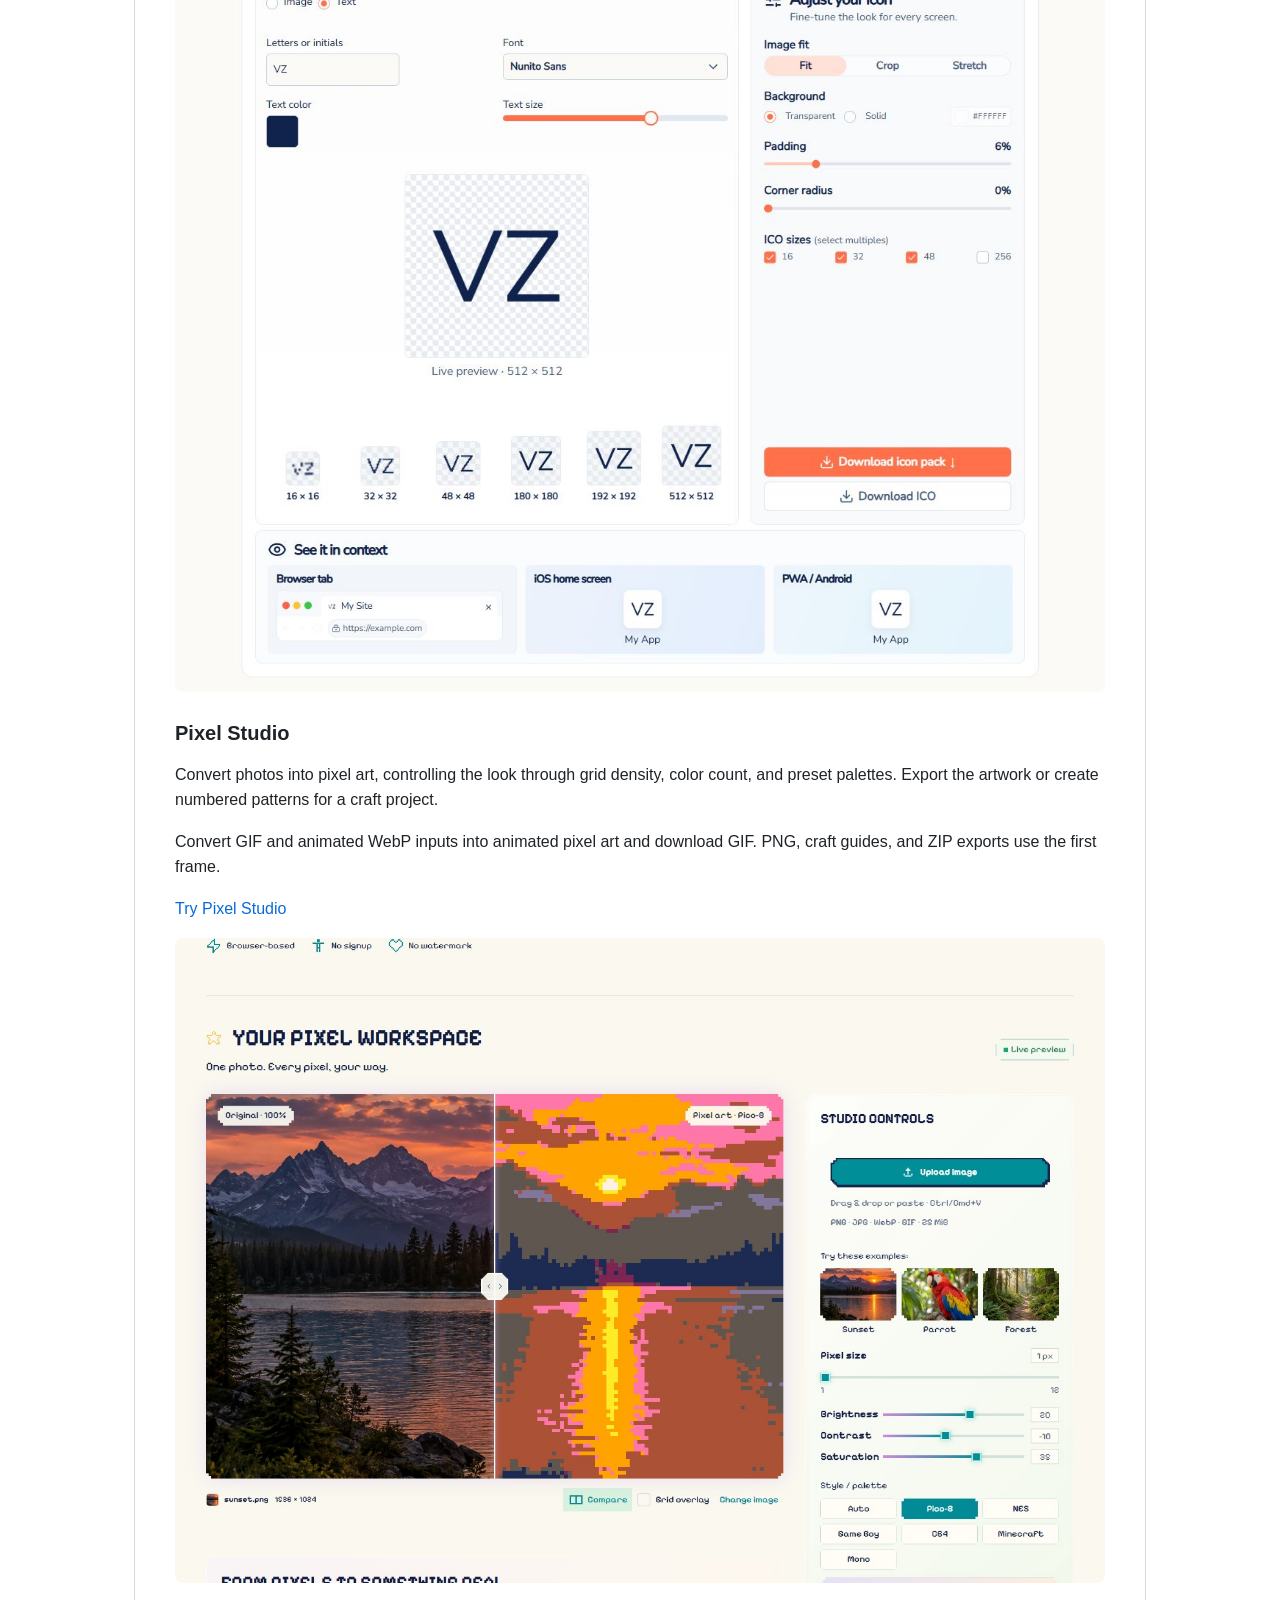
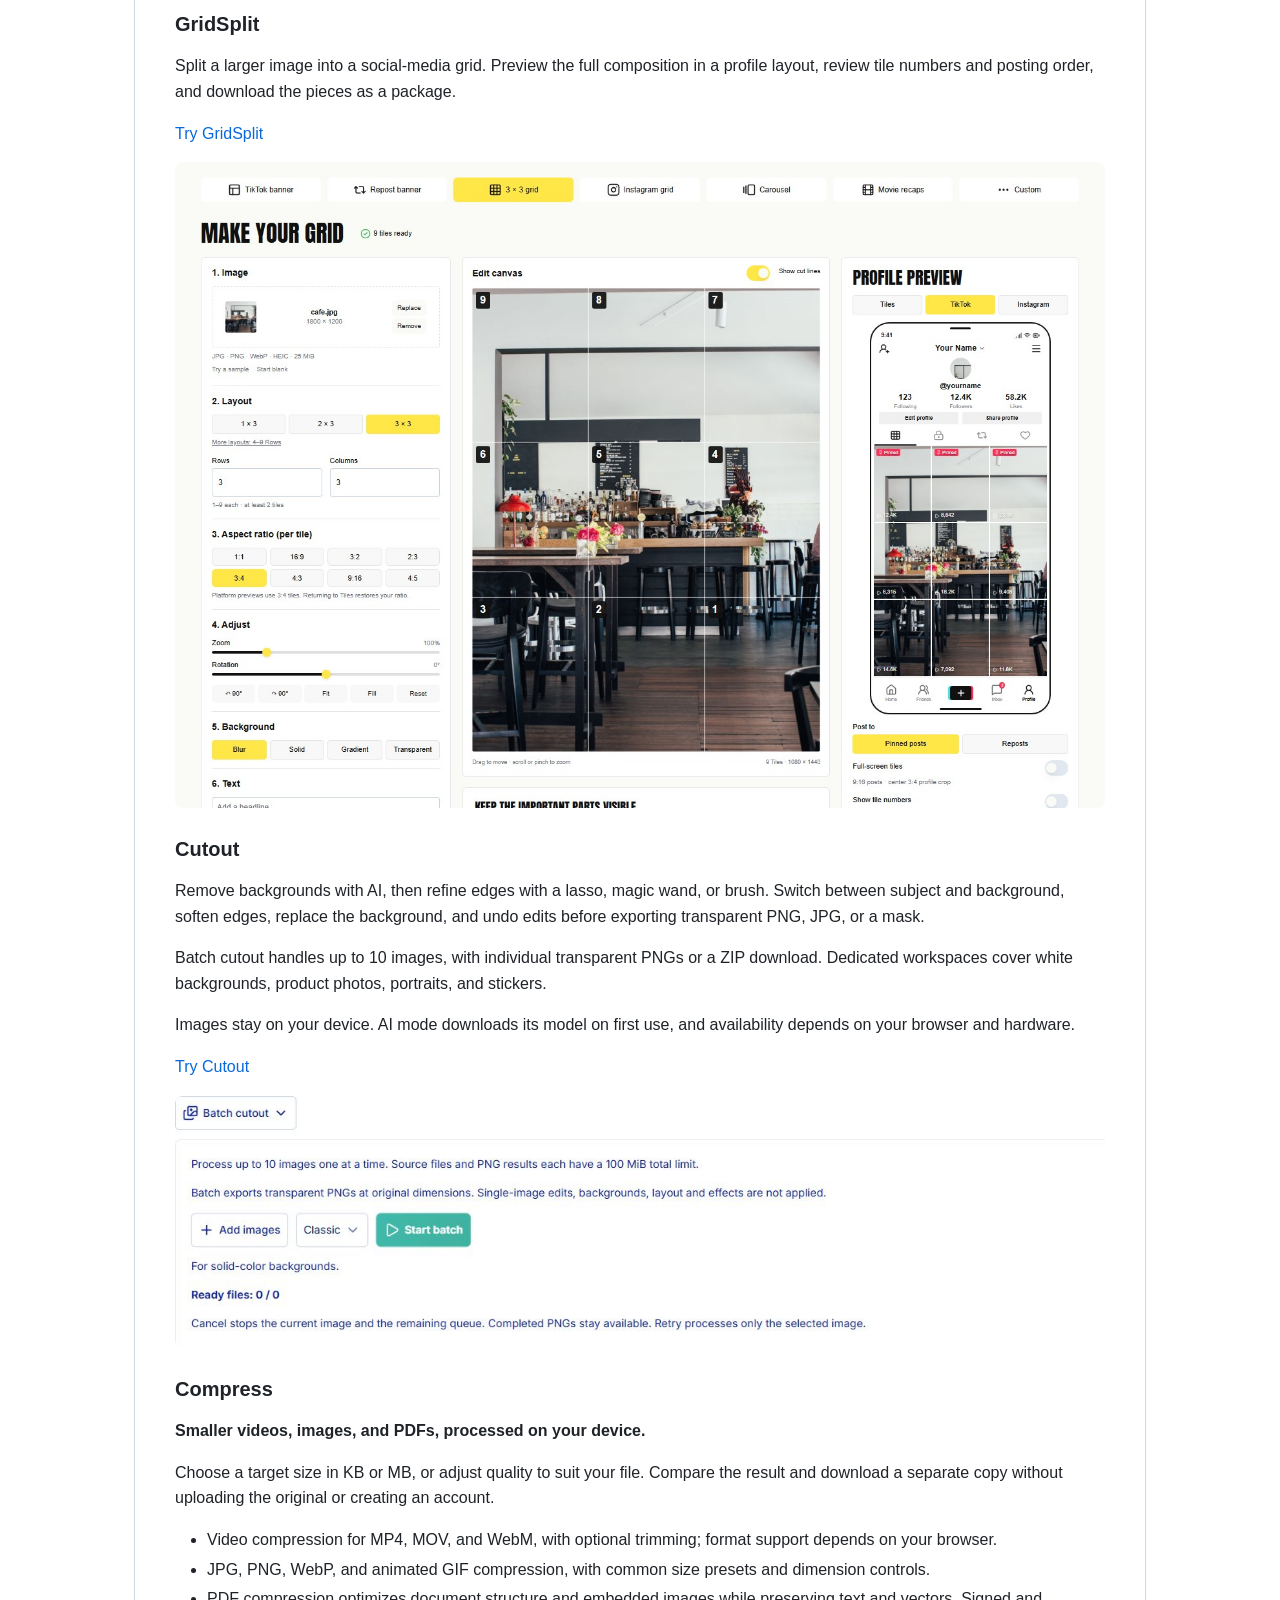
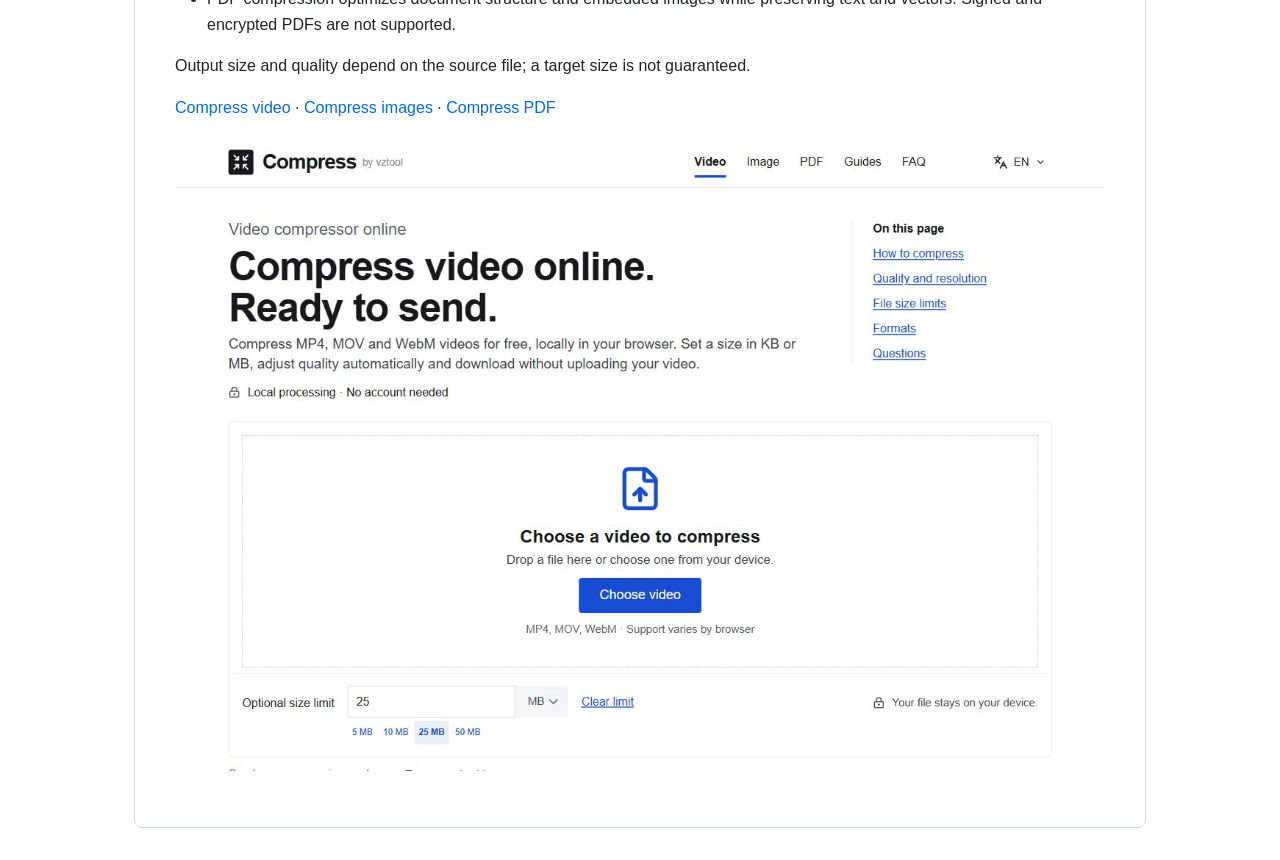
==== commit 8f9aaf43: "Add HuaanBuilds YouTube link to the bilingual portfolio Changes since the previous release: 9bfe4ae " ====
--- a/en.html
+++ b/en.html
@@ -25,7 +25,7 @@
   <main id="main"><article><p><img src="assets/cover.svg" alt="Work Display — Ideas you can open, use, and play"></p>
 <h1 id="work-display--selected-work">Work Display · Selected Work</h1>
 <p>Hi, I&#39;m <a href="https://github.com/NongfuSpringSweet">NongfuSpringSweet</a>. This is a collection of my live projects: practical utilities, creative workspaces, a teaching app, and browser games.</p>
-<p><strong>Follow <a href="https://x.com/HuaAnDev">@HuaAnDev on X</a></strong> for new launches, product updates, and development notes.</p>
+<p><strong>Follow <a href="https://x.com/HuaAnDev">@HuaAnDev on X</a> and <a href="https://www.youtube.com/@HuaanBuilds">@HuaanBuilds on YouTube</a></strong> for new launches, product updates, and development notes.</p>
 <p><strong>8 live projects · 14 websites</strong></p>
 <h2 id="explore-the-projects">Explore the projects</h2>
 <table>
